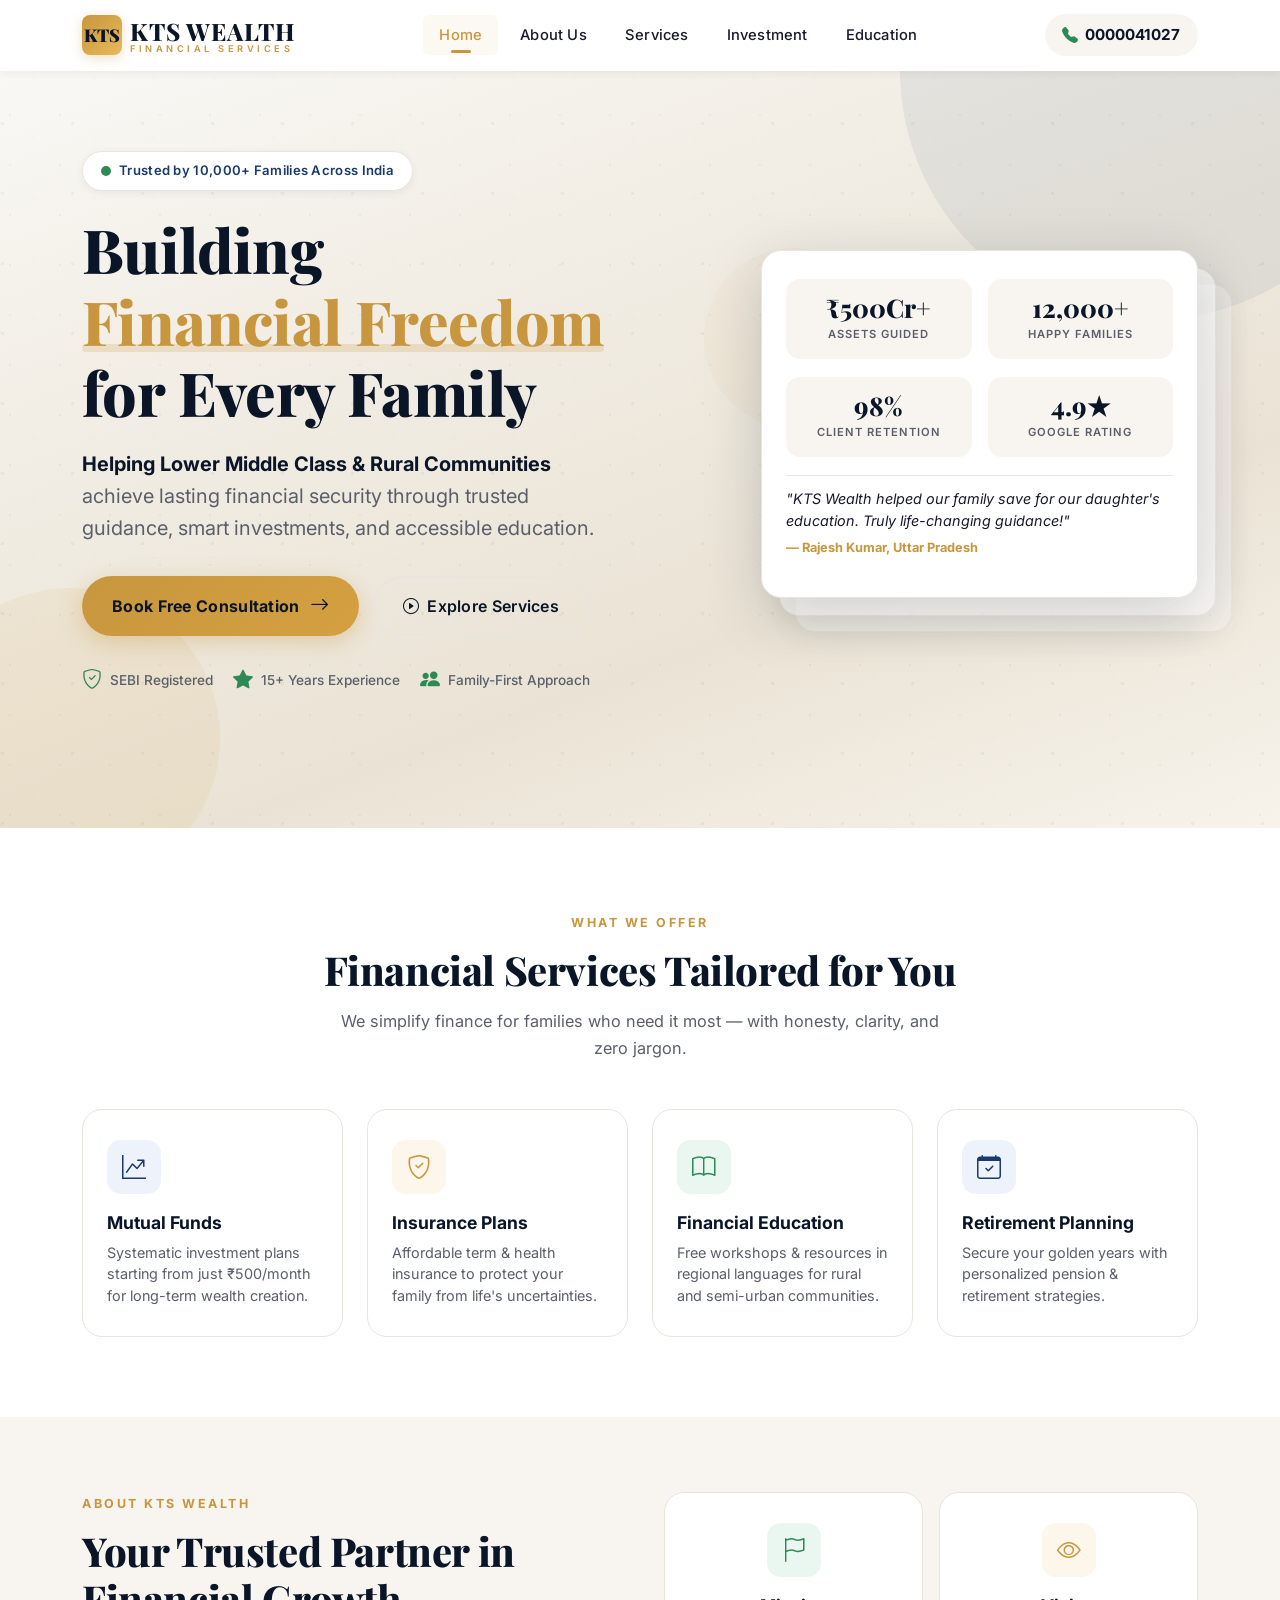
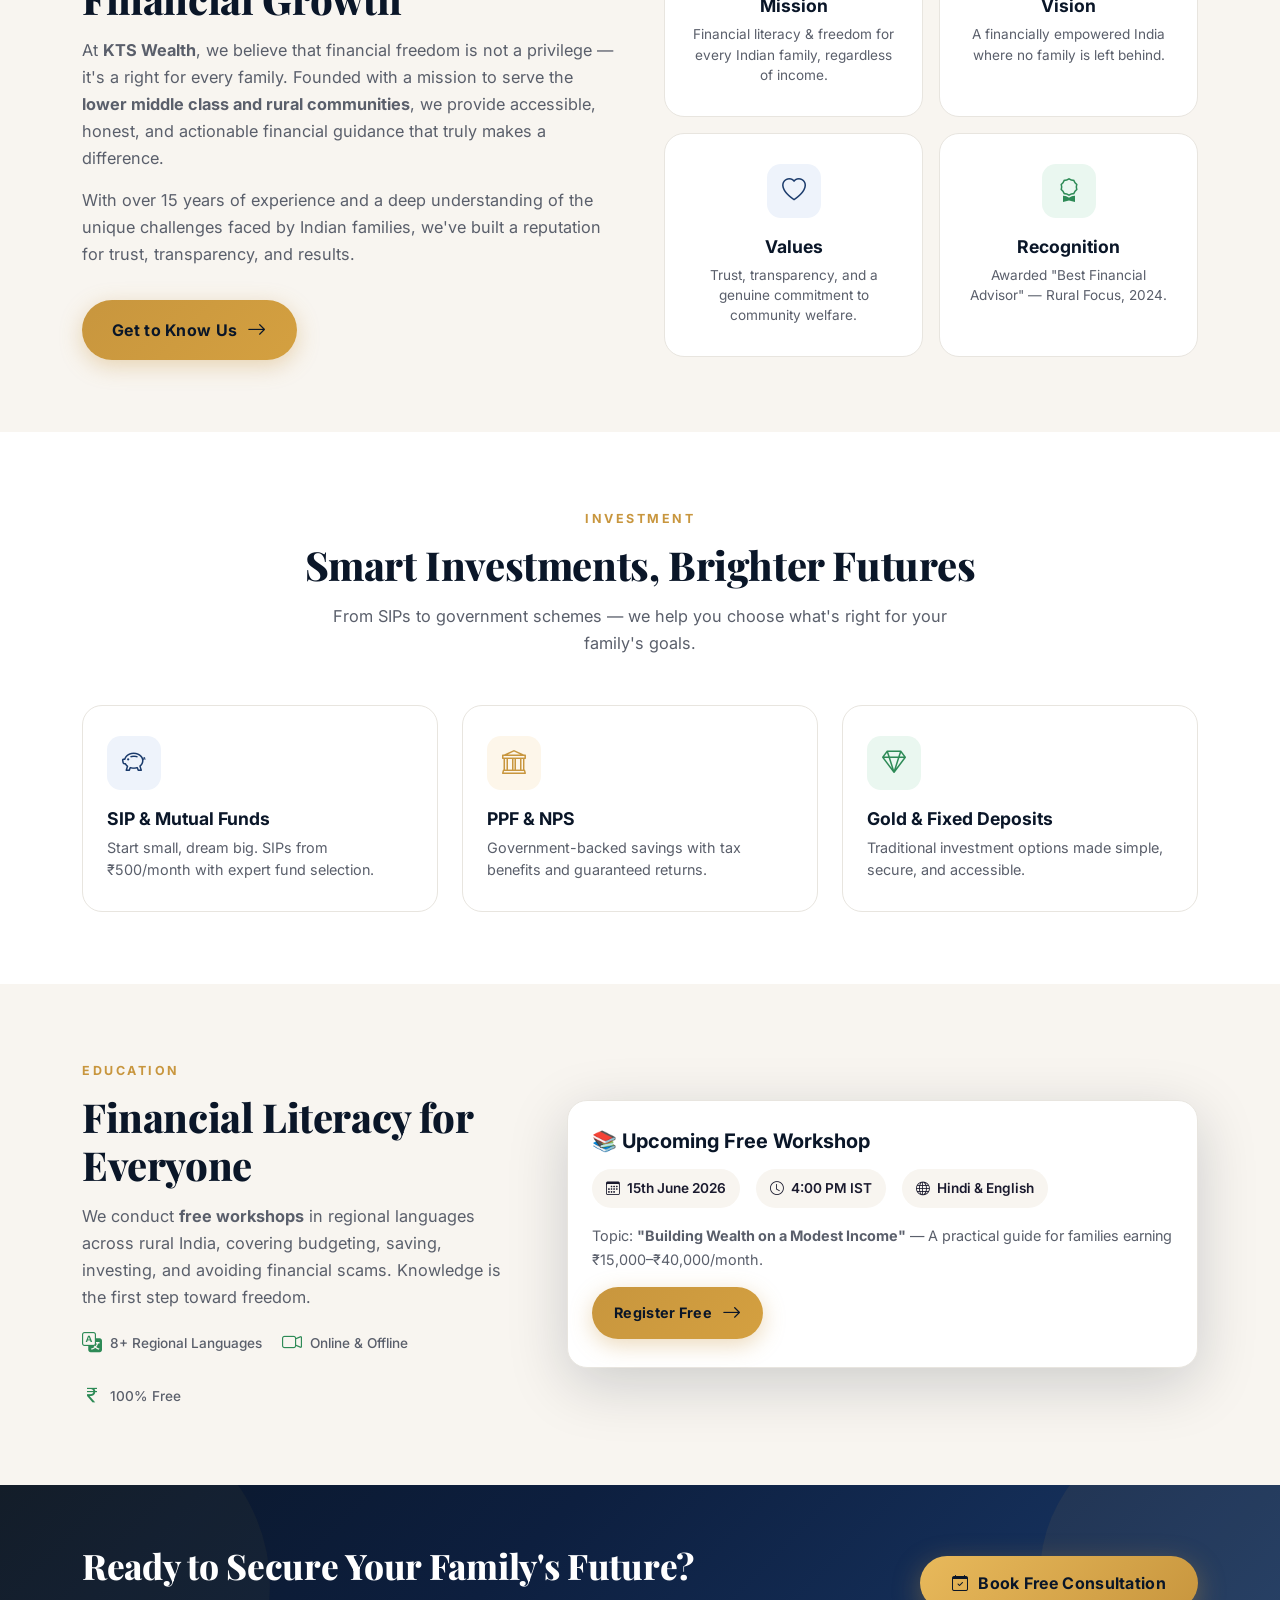
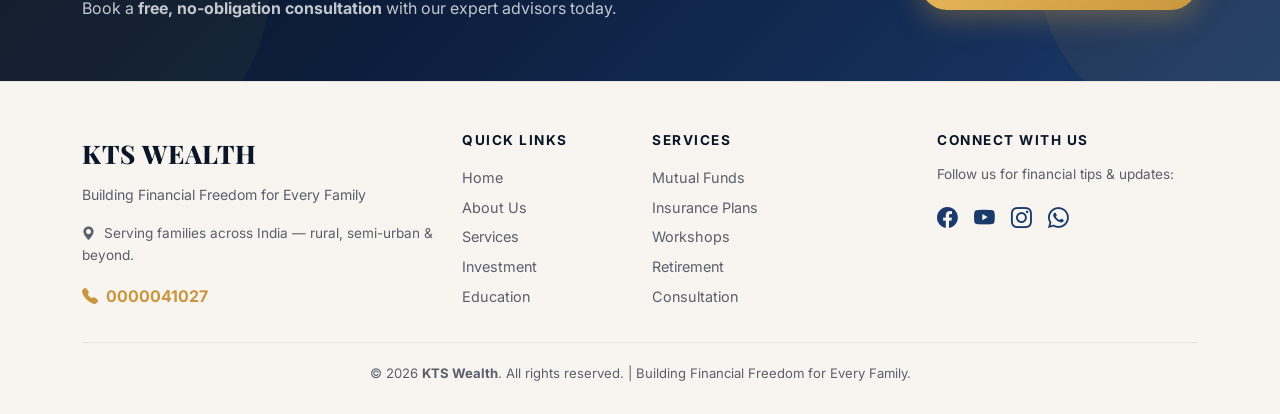
==== index.html @ d4b2c67c "first commit" ====
<!DOCTYPE html>
<html lang="en">
<head>
    <meta charset="UTF-8">
    <meta name="viewport" content="width=device-width, initial-scale=1.0">
    <title>KTS Wealth - Building Financial Freedom for Every Family</title>
    <!-- Bootstrap 5 CSS CDN -->
    <link href="https://cdn.jsdelivr.net/npm/bootstrap@5.3.2/dist/css/bootstrap.min.css" rel="stylesheet">
    <!-- Bootstrap Icons CDN -->
    <link href="https://cdn.jsdelivr.net/npm/bootstrap-icons@1.11.3/font/bootstrap-icons.css" rel="stylesheet">
    <!-- Google Fonts -->
    <link href="https://fonts.googleapis.com/css2?family=Inter:wght@300;400;500;600;700;800;900&family=Playfair+Display:wght@600;700;800&display=swap" rel="stylesheet">

    <style>
        :root {
            --deep-navy: #0a1628;
            --navy: #0f1f3d;
            --royal-blue: #1a3a6b;
            --gold: #c8963e;
            --gold-light: #d4a853;
            --gold-bright: #e8b95b;
            --cream: #f8f5f0;
            --white: #ffffff;
            --light-gray: #f4f4f5;
            --text-dark: #1a1a2e;
            --text-muted: #5a5f6b;
            --soft-border: #e8e5df;
            --success-green: #2d8a56;
            --shadow-sm: 0 2px 8px rgba(10, 22, 40, 0.06);
            --shadow-md: 0 4px 20px rgba(10, 22, 40, 0.10);
            --shadow-lg: 0 8px 40px rgba(10, 22, 40, 0.14);
            --shadow-xl: 0 16px 60px rgba(10, 22, 40, 0.18);
            --radius-sm: 8px;
            --radius-md: 14px;
            --radius-lg: 20px;
            --radius-xl: 28px;
            --transition: 0.28s cubic-bezier(0.4, 0, 0.2, 1);
            --bounce: 0.4s cubic-bezier(0.175, 0.885, 0.32, 1.275);
        }

        * {
            margin: 0;
            padding: 0;
            box-sizing: border-box;
        }

        body {
            font-family: 'Inter', -apple-system, BlinkMacSystemFont, 'Segoe UI', sans-serif;
            background-color: var(--white);
            color: var(--text-dark);
            line-height: 1.65;
            overflow-x: hidden;
            -webkit-font-smoothing: antialiased;
            -moz-osx-font-smoothing: grayscale;
        }

        /* ========== NAVBAR ========== */
        .navbar {
            background: var(--white);
            box-shadow: var(--shadow-sm);
            padding: 10px 0;
            transition: all var(--transition);
            z-index: 1050;
            border-bottom: 1px solid transparent;
        }
        .navbar.scrolled {
            box-shadow: var(--shadow-md);
            border-bottom: 1px solid var(--soft-border);
            padding: 6px 0;
        }
        .navbar-brand {
            font-family: 'Playfair Display', 'Inter', serif;
            font-weight: 800;
            font-size: 1.65rem;
            letter-spacing: -0.3px;
            color: var(--deep-navy) !important;
            display: flex;
            align-items: center;
            gap: 8px;
            text-decoration: none;
            transition: var(--transition);
        }
        .navbar-brand .brand-icon {
            width: 40px;
            height: 40px;
            background: linear-gradient(135deg, var(--gold) 0%, var(--gold-bright) 100%);
            border-radius: var(--radius-sm);
            display: flex;
            align-items: center;
            justify-content: center;
            color: var(--deep-navy);
            font-weight: 900;
            font-size: 1.1rem;
            flex-shrink: 0;
            box-shadow: 0 3px 12px rgba(200, 150, 62, 0.3);
        }
        .navbar-brand .brand-text {
            line-height: 1.15;
        }
        .navbar-brand .brand-text .brand-name {
            font-size: 1.5rem;
            font-weight: 800;
            letter-spacing: 1px;
        }
        .navbar-brand .brand-text .brand-sub {
            font-size: 0.58rem;
            font-weight: 600;
            letter-spacing: 3.5px;
            text-transform: uppercase;
            color: var(--gold);
            font-family: 'Inter', sans-serif;
            display: block;
            margin-top: -2px;
        }
        .navbar .nav-link {
            font-weight: 500;
            font-size: 0.92rem;
            color: var(--text-dark) !important;
            padding: 0.5rem 1rem !important;
            margin: 0 3px;
            border-radius: 6px;
            transition: all var(--transition);
            position: relative;
            letter-spacing: 0.2px;
        }
        .navbar .nav-link:hover,
        .navbar .nav-link.active {
            color: var(--gold) !important;
            background: rgba(200, 150, 62, 0.06);
        }
        .navbar .nav-link.active::after {
            content: '';
            position: absolute;
            bottom: 2px;
            left: 50%;
            transform: translateX(-50%);
            width: 20px;
            height: 3px;
            background: var(--gold);
            border-radius: 3px;
        }
        .navbar-phone {
            font-weight: 700;
            font-size: 0.95rem;
            color: var(--deep-navy) !important;
            background: var(--cream);
            padding: 0.5rem 1.1rem !important;
            border-radius: 50px;
            text-decoration: none;
            transition: all var(--transition);
            display: inline-flex;
            align-items: center;
            gap: 7px;
            white-space: nowrap;
        }
        .navbar-phone:hover {
            background: #efe9db;
            color: var(--gold) !important;
            transform: translateY(-1px);
            box-shadow: var(--shadow-sm);
        }
        .navbar-phone i {
            color: var(--success-green);
            font-size: 1rem;
        }
        .navbar-toggler {
            border: none;
            padding: 8px 10px;
            border-radius: var(--radius-sm);
            background: var(--cream);
            transition: var(--transition);
        }
        .navbar-toggler:focus {
            box-shadow: 0 0 0 3px rgba(200, 150, 62, 0.25);
            outline: none;
        }
        .navbar-toggler .navbar-toggler-icon {
            background-image: url("data:image/svg+xml,%3csvg xmlns='http://www.w3.org/2000/svg' viewBox='0 0 30 30'%3e%3cpath stroke='rgba(10, 22, 40, 0.75)' stroke-linecap='round' stroke-miterlimit='10' stroke-width='2.5' d='M4 7h22M4 15h22M4 23h22'/%3e%3c/svg%3e");
        }

        /* ========== HERO SECTION ========== */
        .hero-section {
            position: relative;
            background: linear-gradient(160deg, #fafaf8 0%, #f3efe7 30%, #eae3d5 70%, #f7f3eb 100%);
            min-height: 92vh;
            display: flex;
            align-items: center;
            overflow: hidden;
            padding: 100px 0 80px;
        }
        .hero-bg-pattern {
            position: absolute;
            top: 0;
            left: 0;
            width: 100%;
            height: 100%;
            pointer-events: none;
            z-index: 0;
            opacity: 0.045;
            background-image:
                radial-gradient(circle at 20% 30%, #1a3a6b 1px, transparent 1px),
                radial-gradient(circle at 75% 55%, #1a3a6b 1.5px, transparent 1.5px),
                radial-gradient(circle at 40% 80%, #c8963e 1px, transparent 1px);
            background-size: 50px 50px, 70px 70px, 60px 60px;
            background-position: 0 0, 20px 15px, 10px 30px;
        }
        .hero-accent-circle {
            position: absolute;
            border-radius: 50%;
            pointer-events: none;
            z-index: 0;
            opacity: 0.07;
        }
        .hero-accent-circle.circle-1 {
            width: 500px;
            height: 500px;
            background: var(--royal-blue);
            top: -180px;
            right: -120px;
        }
        .hero-accent-circle.circle-2 {
            width: 300px;
            height: 300px;
            background: var(--gold);
            bottom: -60px;
            left: -80px;
            opacity: 0.09;
        }
        .hero-accent-circle.circle-3 {
            width: 180px;
            height: 180px;
            background: var(--gold-light);
            top: 30%;
            left: 55%;
            opacity: 0.06;
        }
        .hero-content {
            position: relative;
            z-index: 2;
        }
        .hero-badge {
            display: inline-flex;
            align-items: center;
            gap: 8px;
            background: var(--white);
            border: 1px solid var(--soft-border);
            border-radius: 50px;
            padding: 8px 18px;
            font-size: 0.82rem;
            font-weight: 600;
            color: var(--royal-blue);
            letter-spacing: 0.3px;
            margin-bottom: 22px;
            box-shadow: var(--shadow-sm);
            animation: fadeInUp 0.7s ease-out;
        }
        .hero-badge .badge-dot {
            width: 10px;
            height: 10px;
            background: var(--success-green);
            border-radius: 50%;
            animation: pulse-dot 2s infinite;
        }
        @keyframes pulse-dot {
            0%,
            100% {
                box-shadow: 0 0 0 0 rgba(45, 138, 86, 0.5);
            }
            50% {
                box-shadow: 0 0 0 10px rgba(45, 138, 86, 0);
            }
        }
        .hero-title {
            font-family: 'Playfair Display', 'Inter', serif;
            font-weight: 800;
            font-size: clamp(2.4rem, 5.5vw, 3.8rem);
            line-height: 1.18;
            color: var(--deep-navy);
            margin-bottom: 20px;
            letter-spacing: -0.6px;
            animation: fadeInUp 0.7s ease-out 0.1s both;
        }
        .hero-title .highlight {
            position: relative;
            display: inline-block;
            color: var(--gold);
        }
        .hero-title .highlight::after {
            content: '';
            position: absolute;
            bottom: 4px;
            left: 0;
            width: 100%;
            height: 8px;
            background: rgba(200, 150, 62, 0.2);
            border-radius: 4px;
            z-index: -1;
        }
        .hero-subtitle {
            font-size: clamp(1.05rem, 1.8vw, 1.25rem);
            color: var(--text-muted);
            font-weight: 400;
            line-height: 1.6;
            margin-bottom: 32px;
            max-width: 540px;
            animation: fadeInUp 0.7s ease-out 0.2s both;
        }
        .hero-subtitle strong {
            color: var(--deep-navy);
            font-weight: 700;
        }
        .hero-buttons {
            display: flex;
            flex-wrap: wrap;
            gap: 14px;
            animation: fadeInUp 0.7s ease-out 0.3s both;
        }
        .btn-hero-primary {
            background: linear-gradient(135deg, var(--gold) 0%, #d4a040 100%);
            color: var(--deep-navy);
            font-weight: 700;
            font-size: 1rem;
            padding: 14px 30px;
            border-radius: 50px;
            border: none;
            letter-spacing: 0.3px;
            transition: all var(--bounce);
            box-shadow: 0 6px 22px rgba(200, 150, 62, 0.35);
            display: inline-flex;
            align-items: center;
            gap: 10px;
            text-decoration: none;
            cursor: pointer;
        }
        .btn-hero-primary:hover {
            background: linear-gradient(135deg, #d4a040 0%, #c8963e 100%);
            transform: translateY(-3px);
            box-shadow: 0 10px 30px rgba(200, 150, 62, 0.45);
            color: var(--deep-navy);
        }
        .btn-hero-primary i {
            font-size: 1.2rem;
            transition: transform var(--bounce);
        }
        .btn-hero-primary:hover i {
            transform: translateX(4px);
        }
        .btn-hero-outline {
            background: transparent;
            color: var(--deep-navy);
            font-weight: 600;
            font-size: 1rem;
            padding: 14px 28px;
            border-radius: 50px;
            border: 2px solid var(--soft-border);
            letter-spacing: 0.3px;
            transition: all var(--bounce);
            text-decoration: none;
            display: inline-flex;
            align-items: center;
            gap: 8px;
            cursor: pointer;
        }
        .btn-hero-outline:hover {
            border-color: var(--gold);
            color: var(--gold);
            background: rgba(200, 150, 62, 0.03);
            transform: translateY(-3px);
        }
        .hero-visual {
            position: relative;
            z-index: 2;
            animation: fadeInRight 0.8s ease-out 0.2s both;
        }
        .hero-card-stack {
            position: relative;
            width: 100%;
            max-width: 440px;
            margin: 0 auto;
        }
        .hero-card {
            background: var(--white);
            border-radius: var(--radius-lg);
            padding: 28px 24px;
            box-shadow: var(--shadow-xl);
            position: relative;
            z-index: 3;
            border: 1px solid var(--soft-border);
        }
        .hero-card-behind {
            position: absolute;
            top: 18px;
            left: 18px;
            right: -18px;
            bottom: -18px;
            background: var(--white);
            border-radius: var(--radius-lg);
            z-index: 1;
            opacity: 0.55;
            box-shadow: var(--shadow-lg);
            border: 1px solid var(--soft-border);
        }
        .hero-card-behind.behind-2 {
            top: 34px;
            left: 34px;
            right: -34px;
            bottom: -34px;
            opacity: 0.3;
            z-index: 0;
        }
        .hero-card .card-stat-row {
            display: flex;
            gap: 16px;
            margin-bottom: 18px;
        }
        .hero-card .stat-box {
            flex: 1;
            background: var(--cream);
            border-radius: var(--radius-md);
            padding: 16px 14px;
            text-align: center;
            transition: var(--transition);
        }
        .hero-card .stat-box:hover {
            background: #efe9db;
            transform: translateY(-2px);
        }
        .hero-card .stat-box .stat-number {
            font-family: 'Playfair Display', serif;
            font-weight: 800;
            font-size: 1.6rem;
            color: var(--deep-navy);
            line-height: 1;
        }
        .hero-card .stat-box .stat-label {
            font-size: 0.7rem;
            font-weight: 600;
            color: var(--text-muted);
            text-transform: uppercase;
            letter-spacing: 1px;
            margin-top: 4px;
        }
        .hero-card .card-testimonial {
            font-size: 0.9rem;
            color: var(--text-dark);
            font-style: italic;
            line-height: 1.5;
            padding: 12px 0;
            border-top: 1px solid var(--soft-border);
            margin-top: 8px;
        }
        .hero-card .card-testimonial .testimonial-author {
            font-style: normal;
            font-weight: 700;
            font-size: 0.8rem;
            color: var(--gold);
            margin-top: 6px;
        }
        .hero-trust-strip {
            display: flex;
            flex-wrap: wrap;
            gap: 20px;
            margin-top: 28px;
            animation: fadeInUp 0.7s ease-out 0.4s both;
        }
        .hero-trust-item {
            display: flex;
            align-items: center;
            gap: 8px;
            font-size: 0.85rem;
            font-weight: 500;
            color: var(--text-muted);
        }
        .hero-trust-item i {
            color: var(--success-green);
            font-size: 1.25rem;
        }

        @keyframes fadeInUp {
            from {
                opacity: 0;
                transform: translateY(28px);
            }
            to {
                opacity: 1;
                transform: translateY(0);
            }
        }
        @keyframes fadeInRight {
            from {
                opacity: 0;
                transform: translateX(30px);
            }
            to {
                opacity: 1;
                transform: translateX(0);
            }
        }

        /* ========== SECTION STYLES ========== */
        .section-pill {
            display: inline-block;
            font-size: 0.78rem;
            font-weight: 700;
            letter-spacing: 2.5px;
            text-transform: uppercase;
            color: var(--gold);
            margin-bottom: 12px;
        }
        .section-title {
            font-family: 'Playfair Display', serif;
            font-weight: 800;
            font-size: clamp(1.8rem, 3.5vw, 2.5rem);
            color: var(--deep-navy);
            letter-spacing: -0.4px;
            margin-bottom: 14px;
        }
        .section-desc {
            color: var(--text-muted);
            font-size: 1.02rem;
            max-width: 620px;
            line-height: 1.65;
        }

        /* ========== SERVICES SECTION ========== */
        .services-section {
            background: var(--white);
            padding: 80px 0;
        }
        .service-card {
            background: var(--white);
            border: 1px solid var(--soft-border);
            border-radius: var(--radius-lg);
            padding: 30px 24px;
            transition: all var(--bounce);
            cursor: pointer;
            position: relative;
            overflow: hidden;
            height: 100%;
            text-decoration: none;
            display: block;
            color: inherit;
        }
        .service-card:hover {
            transform: translateY(-8px);
            box-shadow: var(--shadow-xl);
            border-color: transparent;
        }
        .service-card .service-icon {
            width: 54px;
            height: 54px;
            border-radius: var(--radius-md);
            display: flex;
            align-items: center;
            justify-content: center;
            font-size: 1.5rem;
            margin-bottom: 18px;
            transition: var(--bounce);
        }
        .service-card:hover .service-icon {
            transform: scale(1.1);
        }
        .service-card .icon-blue {
            background: #eef3fb;
            color: var(--royal-blue);
        }
        .service-card .icon-gold {
            background: #fdf6ea;
            color: var(--gold);
        }
        .service-card .icon-green {
            background: #eaf7f0;
            color: var(--success-green);
        }
        .service-card h5 {
            font-weight: 700;
            font-size: 1.1rem;
            color: var(--deep-navy);
            margin-bottom: 8px;
        }
        .service-card p {
            font-size: 0.9rem;
            color: var(--text-muted);
            margin: 0;
            line-height: 1.5;
        }
        .service-card .card-arrow {
            position: absolute;
            bottom: 20px;
            right: 24px;
            width: 34px;
            height: 34px;
            border-radius: 50%;
            background: var(--cream);
            display: flex;
            align-items: center;
            justify-content: center;
            transition: var(--bounce);
            opacity: 0;
            transform: translateX(-10px);
        }
        .service-card:hover .card-arrow {
            opacity: 1;
            transform: translateX(0);
            background: var(--gold);
            color: var(--white);
        }

        /* ========== CTA BANNER ========== */
        .cta-banner {
            background: linear-gradient(135deg, var(--deep-navy) 0%, #0d1f3f 40%, var(--royal-blue) 100%);
            padding: 60px 0;
            position: relative;
            overflow: hidden;
        }
        .cta-banner::before {
            content: '';
            position: absolute;
            top: -60px;
            right: -60px;
            width: 300px;
            height: 300px;
            border-radius: 50%;
            background: rgba(200, 150, 62, 0.08);
            pointer-events: none;
        }
        .cta-banner::after {
            content: '';
            position: absolute;
            bottom: -80px;
            left: -80px;
            width: 350px;
            height: 350px;
            border-radius: 50%;
            background: rgba(200, 150, 62, 0.05);
            pointer-events: none;
        }
        .cta-banner .cta-content {
            position: relative;
            z-index: 2;
        }
        .cta-banner h2 {
            font-family: 'Playfair Display', serif;
            font-weight: 800;
            font-size: clamp(1.6rem, 3vw, 2.2rem);
            color: var(--white);
            letter-spacing: -0.3px;
        }
        .cta-banner p {
            color: rgba(255, 255, 255, 0.75);
            font-size: 1rem;
        }
        .btn-cta-gold {
            background: linear-gradient(135deg, var(--gold-bright) 0%, var(--gold) 100%);
            color: var(--deep-navy);
            font-weight: 700;
            font-size: 1rem;
            padding: 14px 32px;
            border-radius: 50px;
            border: none;
            letter-spacing: 0.3px;
            transition: all var(--bounce);
            box-shadow: 0 8px 28px rgba(200, 150, 62, 0.4);
            text-decoration: none;
            display: inline-flex;
            align-items: center;
            gap: 10px;
            white-space: nowrap;
            cursor: pointer;
        }
        .btn-cta-gold:hover {
            background: linear-gradient(135deg, #f0c860 0%, #d4a040 100%);
            transform: translateY(-3px);
            box-shadow: 0 12px 36px rgba(200, 150, 62, 0.55);
            color: var(--deep-navy);
        }

        /* ========== FOOTER ========== */
        .footer-section {
            background: var(--cream);
            padding: 50px 0 30px;
            border-top: 1px solid var(--soft-border);
        }
        .footer-brand {
            font-family: 'Playfair Display', serif;
            font-weight: 800;
            font-size: 1.6rem;
            color: var(--deep-navy);
            letter-spacing: 1px;
            margin-bottom: 8px;
        }
        .footer-tagline {
            font-size: 0.88rem;
            color: var(--text-muted);
            margin-bottom: 16px;
        }
        .footer-link {
            color: var(--text-muted);
            text-decoration: none;
            font-size: 0.9rem;
            transition: var(--transition);
            display: block;
            padding: 3px 0;
            font-weight: 400;
        }
        .footer-link:hover {
            color: var(--gold);
            padding-left: 4px;
        }
        .footer-heading {
            font-weight: 700;
            font-size: 0.85rem;
            text-transform: uppercase;
            letter-spacing: 1.5px;
            color: var(--deep-navy);
            margin-bottom: 14px;
        }
        .footer-bottom {
            border-top: 1px solid var(--soft-border);
            padding-top: 20px;
            margin-top: 30px;
            text-align: center;
            font-size: 0.82rem;
            color: var(--text-muted);
        }

        /* ========== MODAL ========== */
        .modal-content {
            border-radius: var(--radius-lg);
            border: none;
            box-shadow: var(--shadow-xl);
        }
        .modal-header {
            border-bottom: 1px solid var(--soft-border);
            padding: 20px 24px;
        }
        .modal-header .modal-title {
            font-family: 'Playfair Display', serif;
            font-weight: 700;
            color: var(--deep-navy);
        }
        .modal-body {
            padding: 24px;
        }
        .form-control {
            border-radius: var(--radius-sm);
            border: 1.5px solid var(--soft-border);
            padding: 12px 16px;
            font-size: 0.95rem;
            transition: var(--transition);
            background: var(--white);
        }
        .form-control:focus {
            border-color: var(--gold);
            box-shadow: 0 0 0 4px rgba(200, 150, 62, 0.1);
            outline: none;
        }
        .form-label {
            font-weight: 600;
            font-size: 0.88rem;
            color: var(--deep-navy);
            margin-bottom: 6px;
        }
        .btn-submit {
            background: linear-gradient(135deg, var(--gold) 0%, #d4a040 100%);
            color: var(--deep-navy);
            font-weight: 700;
            border: none;
            padding: 13px 28px;
            border-radius: 50px;
            letter-spacing: 0.3px;
            transition: all var(--bounce);
            box-shadow: 0 6px 22px rgba(200, 150, 62, 0.35);
            cursor: pointer;
            width: 100%;
        }
        .btn-submit:hover {
            transform: translateY(-2px);
            box-shadow: 0 10px 30px rgba(200, 150, 62, 0.5);
        }

        /* ========== RESPONSIVE ========== */
        @media (max-width: 991.98px) {
            .hero-section {
                min-height: auto;
                padding: 70px 0 50px;
                text-align: center;
            }
            .hero-subtitle {
                margin-left: auto;
                margin-right: auto;
            }
            .hero-buttons {
                justify-content: center;
            }
            .hero-trust-strip {
                justify-content: center;
            }
            .hero-visual {
                margin-top: 40px;
            }
            .hero-card-stack {
                max-width: 340px;
            }
            .hero-card-behind {
                display: none;
            }
            .navbar .nav-link {
                padding: 0.6rem 1rem !important;
            }
            .navbar-phone {
                margin-top: 6px;
            }
            .navbar-collapse {
                background: var(--white);
                border-radius: var(--radius-md);
                padding: 16px;
                box-shadow: var(--shadow-lg);
                margin-top: 8px;
            }
        }
        @media (max-width: 575.98px) {
            .hero-title {
                font-size: 2rem;
            }
            .hero-buttons {
                flex-direction: column;
                align-items: center;
            }
            .btn-hero-primary,
            .btn-hero-outline {
                width: 100%;
                justify-content: center;
                text-align: center;
            }
            .hero-card-stack {
                max-width: 280px;
            }
            .hero-card .card-stat-row {
                flex-direction: column;
                gap: 10px;
            }
            .cta-banner {
                text-align: center;
            }
            .cta-banner .d-flex {
                flex-direction: column;
                align-items: center;
                gap: 16px;
            }
            .navbar-brand {
                font-size: 1.3rem;
            }
            .navbar-brand .brand-icon {
                width: 34px;
                height: 34px;
                font-size: 0.9rem;
            }
            .navbar-brand .brand-text .brand-name {
                font-size: 1.25rem;
            }
        }
        @media (min-width: 1400px) {
            .container {
                max-width: 1240px;
            }
        }
    </style>
</head>
<body>

    <!-- ==================== NAVBAR ==================== -->
    <nav class="navbar navbar-expand-lg fixed-top" id="mainNavbar">
        <div class="container">
            <!-- Brand -->
            <a class="navbar-brand" href="#">
                <div class="brand-icon">KTS</div>
                <div class="brand-text">
                    <span class="brand-name">KTS WEALTH</span>
                    <span class="brand-sub">Financial Services</span>
                </div>
            </a>

            <!-- Toggler -->
            <button class="navbar-toggler" type="button" data-bs-toggle="collapse" data-bs-target="#navbarContent"
            aria-controls="navbarContent" aria-expanded="false" aria-label="Toggle navigation">
            <span class="navbar-toggler-icon"></span>
        </button>

        <!-- Nav Links -->
        <div class="collapse navbar-collapse" id="navbarContent">
            <ul class="navbar-nav mx-auto mb-2 mb-lg-0 align-items-lg-center">
                <li class="nav-item"><a class="nav-link active" href="#">Home</a></li>
                <li class="nav-item"><a class="nav-link" href="#about">About Us</a></li>
                <li class="nav-item"><a class="nav-link" href="#services">Services</a></li>
                <li class="nav-item"><a class="nav-link" href="#investment">Investment</a></li>
                <li class="nav-item"><a class="nav-link" href="#education">Education</a></li>
            </ul>
            <!-- Phone -->
            <a href="tel:0000041027" class="navbar-phone">
                <i class="bi bi-telephone-fill"></i> 0000041027
            </a>
        </div>
    </div>
</nav>

<!-- ==================== HERO SECTION ==================== -->
<section class="hero-section" id="home">
    <div class="hero-bg-pattern"></div>
    <div class="hero-accent-circle circle-1"></div>
    <div class="hero-accent-circle circle-2"></div>
    <div class="hero-accent-circle circle-3"></div>
    <div class="container">
        <div class="row align-items-center g-5">
            <!-- Left Content -->
            <div class="col-lg-7 hero-content">
                <div class="hero-badge">
                    <span class="badge-dot"></span> Trusted by 10,000+ Families Across India
                </div>
                <h1 class="hero-title">
                    Building <span class="highlight">Financial Freedom</span><br>for Every Family
                </h1>
                <p class="hero-subtitle">
                    <strong>Helping Lower Middle Class &amp; Rural Communities</strong> achieve lasting financial security through trusted guidance, smart investments, and accessible education.
                </p>
                <div class="hero-buttons">
                    <a href="#consultation" class="btn-hero-primary" data-bs-toggle="modal" data-bs-target="#consultationModal">
                        Book Free Consultation <i class="bi bi-arrow-right"></i>
                    </a>
                    <a href="#services" class="btn-hero-outline">
                        <i class="bi bi-play-circle"></i> Explore Services
                    </a>
                </div>
                <div class="hero-trust-strip">
                    <div class="hero-trust-item"><i class="bi bi-shield-check"></i> SEBI Registered</div>
                    <div class="hero-trust-item"><i class="bi bi-star-fill"></i> 15+ Years Experience</div>
                    <div class="hero-trust-item"><i class="bi bi-people-fill"></i> Family-First Approach</div>
                </div>
            </div>

            <!-- Right Visual -->
            <div class="col-lg-5 hero-visual">
                <div class="hero-card-stack">
                    <div class="hero-card-behind behind-2"></div>
                    <div class="hero-card-behind"></div>
                    <div class="hero-card">
                        <div class="card-stat-row">
                            <div class="stat-box">
                                <div class="stat-number">₹500Cr+</div>
                                <div class="stat-label">Assets Guided</div>
                            </div>
                            <div class="stat-box">
                                <div class="stat-number">12,000+</div>
                                <div class="stat-label">Happy Families</div>
                            </div>
                        </div>
                        <div class="card-stat-row">
                            <div class="stat-box">
                                <div class="stat-number">98%</div>
                                <div class="stat-label">Client Retention</div>
                            </div>
                            <div class="stat-box">
                                <div class="stat-number">4.9★</div>
                                <div class="stat-label">Google Rating</div>
                            </div>
                        </div>
                        <div class="card-testimonial">
                            "KTS Wealth helped our family save for our daughter's education. Truly life-changing guidance!"
                            <div class="testimonial-author">— Rajesh Kumar, Uttar Pradesh</div>
                        </div>
                    </div>
                </div>
            </div>
        </div>
    </div>
</section>

<!-- ==================== SERVICES SECTION ==================== -->
<section class="services-section" id="services">
    <div class="container">
        <div class="text-center mb-5">
            <span class="section-pill">What We Offer</span>
            <h2 class="section-title">Financial Services Tailored for You</h2>
            <p class="section-desc mx-auto">We simplify finance for families who need it most — with honesty, clarity, and zero jargon.</p>
        </div>
        <div class="row g-4">
            <div class="col-md-6 col-lg-3">
                <a href="#investment" class="service-card">
                    <div class="service-icon icon-blue"><i class="bi bi-graph-up-arrow"></i></div>
                    <h5>Mutual Funds</h5>
                    <p>Systematic investment plans starting from just ₹500/month for long-term wealth creation.</p>
                    <div class="card-arrow"><i class="bi bi-arrow-right"></i></div>
                </a>
            </div>
            <div class="col-md-6 col-lg-3">
                <a href="#insurance" class="service-card">
                    <div class="service-icon icon-gold"><i class="bi bi-shield-check"></i></div>
                    <h5>Insurance Plans</h5>
                    <p>Affordable term &amp; health insurance to protect your family from life's uncertainties.</p>
                    <div class="card-arrow"><i class="bi bi-arrow-right"></i></div>
                </a>
            </div>
            <div class="col-md-6 col-lg-3">
                <a href="#education" class="service-card">
                    <div class="service-icon icon-green"><i class="bi bi-book"></i></div>
                    <h5>Financial Education</h5>
                    <p>Free workshops &amp; resources in regional languages for rural and semi-urban communities.</p>
                    <div class="card-arrow"><i class="bi bi-arrow-right"></i></div>
                </a>
            </div>
            <div class="col-md-6 col-lg-3">
                <a href="#retirement" class="service-card">
                    <div class="service-icon icon-blue"><i class="bi bi-calendar-check"></i></div>
                    <h5>Retirement Planning</h5>
                    <p>Secure your golden years with personalized pension &amp; retirement strategies.</p>
                    <div class="card-arrow"><i class="bi bi-arrow-right"></i></div>
                </a>
            </div>
        </div>
    </div>
</section>

<!-- ==================== ABOUT SECTION ==================== -->
<section class="py-5" id="about" style="background: var(--cream);">
    <div class="container py-4">
        <div class="row align-items-center g-5">
            <div class="col-lg-6">
                <span class="section-pill">About KTS Wealth</span>
                <h2 class="section-title">Your Trusted Partner in Financial Growth</h2>
                <p class="section-desc">
                    At <strong>KTS Wealth</strong>, we believe that financial freedom is not a privilege — it's a right for every family. Founded with a mission to serve the <strong>lower middle class and rural communities</strong>, we provide accessible, honest, and actionable financial guidance that truly makes a difference.
                </p>
                <p class="section-desc mt-3">
                    With over 15 years of experience and a deep understanding of the unique challenges faced by Indian families, we've built a reputation for trust, transparency, and results.
                </p>
                <a href="#consultation" class="btn-hero-primary mt-3" data-bs-toggle="modal" data-bs-target="#consultationModal" style="display: inline-flex;">
                    Get to Know Us <i class="bi bi-arrow-right"></i>
                </a>
            </div>
            <div class="col-lg-6">
                <div class="row g-3">
                    <div class="col-6">
                        <div class="service-card text-center" style="cursor:default;">
                            <div class="service-icon icon-green mx-auto"><i class="bi bi-flag"></i></div>
                            <h5>Mission</h5>
                            <p style="font-size:0.85rem;">Financial literacy &amp; freedom for every Indian family, regardless of income.</p>
                        </div>
                    </div>
                    <div class="col-6">
                        <div class="service-card text-center" style="cursor:default;">
                            <div class="service-icon icon-gold mx-auto"><i class="bi bi-eye"></i></div>
                            <h5>Vision</h5>
                            <p style="font-size:0.85rem;">A financially empowered India where no family is left behind.</p>
                        </div>
                    </div>
                    <div class="col-6">
                        <div class="service-card text-center" style="cursor:default;">
                            <div class="service-icon icon-blue mx-auto"><i class="bi bi-heart"></i></div>
                            <h5>Values</h5>
                            <p style="font-size:0.85rem;">Trust, transparency, and a genuine commitment to community welfare.</p>
                        </div>
                    </div>
                    <div class="col-6">
                        <div class="service-card text-center" style="cursor:default;">
                            <div class="service-icon icon-green mx-auto"><i class="bi bi-award"></i></div>
                            <h5>Recognition</h5>
                            <p style="font-size:0.85rem;">Awarded "Best Financial Advisor" — Rural Focus, 2024.</p>
                        </div>
                    </div>
                </div>
            </div>
        </div>
    </div>
</section>

<!-- ==================== INVESTMENT SECTION ==================== -->
<section class="py-5" id="investment">
    <div class="container py-4">
        <div class="text-center mb-5">
            <span class="section-pill">Investment</span>
            <h2 class="section-title">Smart Investments, Brighter Futures</h2>
            <p class="section-desc mx-auto">From SIPs to government schemes — we help you choose what's right for your family's goals.</p>
        </div>
        <div class="row g-4">
            <div class="col-md-4">
                <div class="service-card">
                    <div class="service-icon icon-blue"><i class="bi bi-piggy-bank"></i></div>
                    <h5>SIP &amp; Mutual Funds</h5>
                    <p>Start small, dream big. SIPs from ₹500/month with expert fund selection.</p>
                </div>
            </div>
            <div class="col-md-4">
                <div class="service-card">
                    <div class="service-icon icon-gold"><i class="bi bi-bank"></i></div>
                    <h5>PPF &amp; NPS</h5>
                    <p>Government-backed savings with tax benefits and guaranteed returns.</p>
                </div>
            </div>
            <div class="col-md-4">
                <div class="service-card">
                    <div class="service-icon icon-green"><i class="bi bi-gem"></i></div>
                    <h5>Gold &amp; Fixed Deposits</h5>
                    <p>Traditional investment options made simple, secure, and accessible.</p>
                </div>
            </div>
        </div>
    </div>
</section>

<!-- ==================== EDUCATION SECTION ==================== -->
<section class="py-5" id="education" style="background: var(--cream);">
    <div class="container py-4">
        <div class="row align-items-center g-5">
            <div class="col-lg-5">
                <span class="section-pill">Education</span>
                <h2 class="section-title">Financial Literacy for Everyone</h2>
                <p class="section-desc">
                    We conduct <strong>free workshops</strong> in regional languages across rural India, covering budgeting, saving, investing, and avoiding financial scams. Knowledge is the first step toward freedom.
                </p>
                <div class="hero-trust-strip mt-3">
                    <div class="hero-trust-item"><i class="bi bi-translate"></i> 8+ Regional Languages</div>
                    <div class="hero-trust-item"><i class="bi bi-camera-video"></i> Online &amp; Offline</div>
                    <div class="hero-trust-item"><i class="bi bi-currency-rupee"></i> 100% Free</div>
                </div>
            </div>
            <div class="col-lg-7">
                <div class="hero-card" style="max-width:100%;">
                    <h5 class="fw-bold mb-3" style="color:var(--deep-navy);">📚 Upcoming Free Workshop</h5>
                    <div class="d-flex flex-wrap gap-3 mb-3">
                        <span style="background:var(--cream);padding:8px 14px;border-radius:20px;font-size:0.85rem;font-weight:600;">
                            <i class="bi bi-calendar3 me-1"></i> 15th June 2026
                        </span>
                        <span style="background:var(--cream);padding:8px 14px;border-radius:20px;font-size:0.85rem;font-weight:600;">
                            <i class="bi bi-clock me-1"></i> 4:00 PM IST
                        </span>
                        <span style="background:var(--cream);padding:8px 14px;border-radius:20px;font-size:0.85rem;font-weight:600;">
                            <i class="bi bi-globe me-1"></i> Hindi &amp; English
                        </span>
                    </div>
                    <p style="font-size:0.9rem;color:var(--text-muted);">Topic: <strong>"Building Wealth on a Modest Income"</strong> — A practical guide for families earning ₹15,000–₹40,000/month.</p>
                    <a href="#consultation" class="btn-hero-primary" data-bs-toggle="modal" data-bs-target="#consultationModal" style="display:inline-flex;font-size:0.9rem;padding:10px 22px;">
                        Register Free <i class="bi bi-arrow-right"></i>
                    </a>
                </div>
            </div>
        </div>
    </div>
</section>

<!-- ==================== CTA BANNER ==================== -->
<section class="cta-banner" id="consultation">
    <div class="container">
        <div class="cta-content d-flex flex-wrap align-items-center justify-content-between gap-3">
            <div>
                <h2>Ready to Secure Your Family's Future?</h2>
                <p class="mb-0 mt-2">Book a <strong>free, no-obligation consultation</strong> with our expert advisors today.</p>
            </div>
            <a href="#" class="btn-cta-gold" data-bs-toggle="modal" data-bs-target="#consultationModal">
                <i class="bi bi-calendar-check"></i> Book Free Consultation
            </a>
        </div>
    </div>
</section>

<!-- ==================== FOOTER ==================== -->
<footer class="footer-section">
    <div class="container">
        <div class="row g-4">
            <div class="col-md-4">
                <div class="footer-brand">KTS WEALTH</div>
                <p class="footer-tagline">Building Financial Freedom for Every Family</p>
                <p style="font-size:0.85rem;color:var(--text-muted);">
                    <i class="bi bi-geo-alt-fill me-1"></i> Serving families across India — rural, semi-urban &amp; beyond.
                </p>
                <a href="tel:0000041027" style="color:var(--gold);font-weight:700;text-decoration:none;font-size:1rem;">
                    <i class="bi bi-telephone-fill me-1"></i> 0000041027
                </a>
            </div>
            <div class="col-md-2 col-6">
                <h6 class="footer-heading">Quick Links</h6>
                <a href="#" class="footer-link">Home</a>
                <a href="#about" class="footer-link">About Us</a>
                <a href="#services" class="footer-link">Services</a>
                <a href="#investment" class="footer-link">Investment</a>
                <a href="#education" class="footer-link">Education</a>
            </div>
            <div class="col-md-3 col-6">
                <h6 class="footer-heading">Services</h6>
                <a href="#investment" class="footer-link">Mutual Funds</a>
                <a href="#investment" class="footer-link">Insurance Plans</a>
                <a href="#education" class="footer-link">Workshops</a>
                <a href="#investment" class="footer-link">Retirement</a>
                <a href="#consultation" class="footer-link" data-bs-toggle="modal" data-bs-target="#consultationModal">Consultation</a>
            </div>
            <div class="col-md-3">
                <h6 class="footer-heading">Connect With Us</h6>
                <p style="font-size:0.85rem;color:var(--text-muted);">Follow us for financial tips &amp; updates:</p>
                <div class="d-flex gap-3 mt-2">
                    <a href="#" style="color:var(--royal-blue);font-size:1.3rem;" title="Facebook"><i class="bi bi-facebook"></i></a>
                    <a href="#" style="color:var(--royal-blue);font-size:1.3rem;" title="YouTube"><i class="bi bi-youtube"></i></a>
                    <a href="#" style="color:var(--royal-blue);font-size:1.3rem;" title="Instagram"><i class="bi bi-instagram"></i></a>
                    <a href="#" style="color:var(--royal-blue);font-size:1.3rem;" title="WhatsApp"><i class="bi bi-whatsapp"></i></a>
                </div>
            </div>
        </div>
        <div class="footer-bottom">
            &copy; 2026 <strong>KTS Wealth</strong>. All rights reserved. | Building Financial Freedom for Every Family.
        </div>
    </div>
</footer>

<!-- ==================== CONSULTATION MODAL ==================== -->
<div class="modal fade" id="consultationModal" tabindex="-1" aria-labelledby="consultationModalLabel" aria-hidden="true">
    <div class="modal-dialog modal-dialog-centered modal-lg">
        <div class="modal-content">
            <div class="modal-header">
                <h5 class="modal-title" id="consultationModalLabel">
                    <i class="bi bi-calendar-check me-2" style="color:var(--gold);"></i>Book Your Free Consultation
                </h5>
                <button type="button" class="btn-close" data-bs-dismiss="modal" aria-label="Close"></button>
            </div>
            <div class="modal-body">
                <form id="consultationForm">
                    <div class="row g-3">
                        <div class="col-md-6">
                            <label for="fullName" class="form-label">Full Name *</label>
                            <input type="text" class="form-control" id="fullName" placeholder="Enter your full name" required>
                        </div>
                        <div class="col-md-6">
                            <label for="phoneNumber" class="form-label">Phone Number *</label>
                            <input type="tel" class="form-control" id="phoneNumber" placeholder="Enter phone number" required>
                        </div>
                        <div class="col-md-6">
                            <label for="emailAddress" class="form-label">Email Address</label>
                            <input type="email" class="form-control" id="emailAddress" placeholder="Enter email (optional)">
                        </div>
                        <div class="col-md-6">
                            <label for="serviceInterest" class="form-label">I'm Interested In</label>
                            <select class="form-control" id="serviceInterest">
                                <option value="">Select an option</option>
                                <option>Mutual Funds / SIP</option>
                                <option>Insurance Planning</option>
                                <option>Financial Education</option>
                                <option>Retirement Planning</option>
                                <option>General Consultation</option>
                            </select>
                        </div>
                        <div class="col-12">
                            <label for="messageArea" class="form-label">Message (Optional)</label>
                            <textarea class="form-control" id="messageArea" rows="3" placeholder="Tell us about your financial goals..."></textarea>
                        </div>
                        <div class="col-12 mt-2">
                            <button type="submit" class="btn-submit">
                                <i class="bi bi-send-fill me-2"></i> Submit &amp; Schedule Call
                            </button>
                            <p class="text-muted mt-2 mb-0" style="font-size:0.78rem;text-align:center;">
                                <i class="bi bi-lock-fill me-1"></i> Your information is safe &amp; will never be shared.
                            </p>
                        </div>
                    </div>
                </form>
                <div id="formSuccessMessage" class="text-center py-4" style="display:none;">
                    <i class="bi bi-check-circle-fill" style="font-size:3rem;color:var(--success-green);"></i>
                    <h5 class="mt-3 fw-bold" style="color:var(--deep-navy);">Thank You!</h5>
                    <p class="text-muted">We've received your request. Our advisor will call you within <strong>24 hours</strong>.</p>
                </div>
            </div>
        </div>
    </div>
</div>

<!-- Bootstrap 5 JS CDN -->
<script src="https://cdn.jsdelivr.net/npm/bootstrap@5.3.2/dist/js/bootstrap.bundle.min.js">
</script>

<script>
    // ========== Navbar scroll effect ==========
    const navbar = document.getElementById('mainNavbar');
    window.addEventListener('scroll', function() {
        if (window.scrollY > 50) {
            navbar.classList.add('scrolled');
        } else {
            navbar.classList.remove('scrolled');
        }
    });

    // ========== Smooth scroll for anchor links ==========
    document.querySelectorAll('a[href^="#"]').forEach(anchor => {
        anchor.addEventListener('click', function(e) {
            const href = this.getAttribute('href');
            // Skip modal triggers and non-hash links
            if (!href || href === '#' || href.includes('modal') || !href.startsWith(
                    '#')) return;
            const targetEl = document.querySelector(href);
            if (targetEl) {
                e.preventDefault();
                const navbarHeight = navbar.offsetHeight;
                const targetPosition = targetEl.getBoundingClientRect().top + window.pageYOffset -
                    navbarHeight - 10;
                window.scrollTo({
                    top: targetPosition,
                    behavior: 'smooth'
                });
                // Close mobile navbar if open
                const navbarCollapse = document.getElementById('navbarContent');
                if (navbarCollapse.classList.contains('show')) {
                    bootstrap.Collapse.getInstance(navbarCollapse)?.hide();
                }
            }
        });
    });

    // ========== Consultation form submission ==========
    const consultationForm = document.getElementById('consultationForm');
    const formSuccessMessage = document.getElementById('formSuccessMessage');

    consultationForm.addEventListener('submit', function(e) {
        e.preventDefault();

        // Basic validation
        const fullName = document.getElementById('fullName').value.trim();
        const phoneNumber = document.getElementById('phoneNumber').value.trim();

        if (!fullName || !phoneNumber) {
            alert('Please fill in your name and phone number.');
            return;
        }

        if (!/^\d{10,}$/.test(phoneNumber.replace(/[\s\-+]/g, ''))) {
            alert('Please enter a valid phone number (at least 10 digits).');
            return;
        }

        // Simulate submission
        consultationForm.style.display = 'none';
        formSuccessMessage.style.display = 'block';

        // Reset after modal closes
        const modalEl = document.getElementById('consultationModal');
        modalEl.addEventListener('hidden.bs.modal', function resetForm() {
            consultationForm.style.display = 'block';
            formSuccessMessage.style.display = 'none';
            consultationForm.reset();
            modalEl.removeEventListener('hidden.bs.modal', resetForm);
        });

        // Auto close after 4 seconds
        setTimeout(() => {
            const modalInstance = bootstrap.Modal.getInstance(modalEl);
            if (modalInstance) modalInstance.hide();
        }, 4000);
    });

    // ========== Active nav link update on scroll ==========
    const sections = document.querySelectorAll('section[id]');
    const navLinks = document.querySelectorAll('.navbar .nav-link');

    function updateActiveLink() {
        let currentSectionId = '';
        const scrollPos = window.scrollY + navbar.offsetHeight + 60;

        sections.forEach(section => {
            const sectionTop = section.offsetTop;
            const sectionHeight = section.offsetHeight;
            if (scrollPos >= sectionTop && scrollPos < sectionTop + sectionHeight) {
                currentSectionId = section.getAttribute('id');
            }
        });

        navLinks.forEach(link => {
            link.classList.remove('active');
            const linkHref = link.getAttribute('href');
            if (linkHref && linkHref.includes('#' + currentSectionId)) {
                link.classList.add('active');
            }
        });

        // Default to Home if at top
        if (window.scrollY < 200) {
            navLinks.forEach(link => link.classList.remove('active'));
            const homeLink = document.querySelector('.navbar .nav-link[href="#"]');
            if (homeLink) homeLink.classList.add('active');
        }
    }

    window.addEventListener('scroll', updateActiveLink);
    updateActiveLink(); // Run on load

    console.log('🏠 KTS Wealth — Building Financial Freedom for Every Family');
    console.log('📞 Contact: 0000041027 | Book a Free Consultation today!');
</script>
</body>
</html>
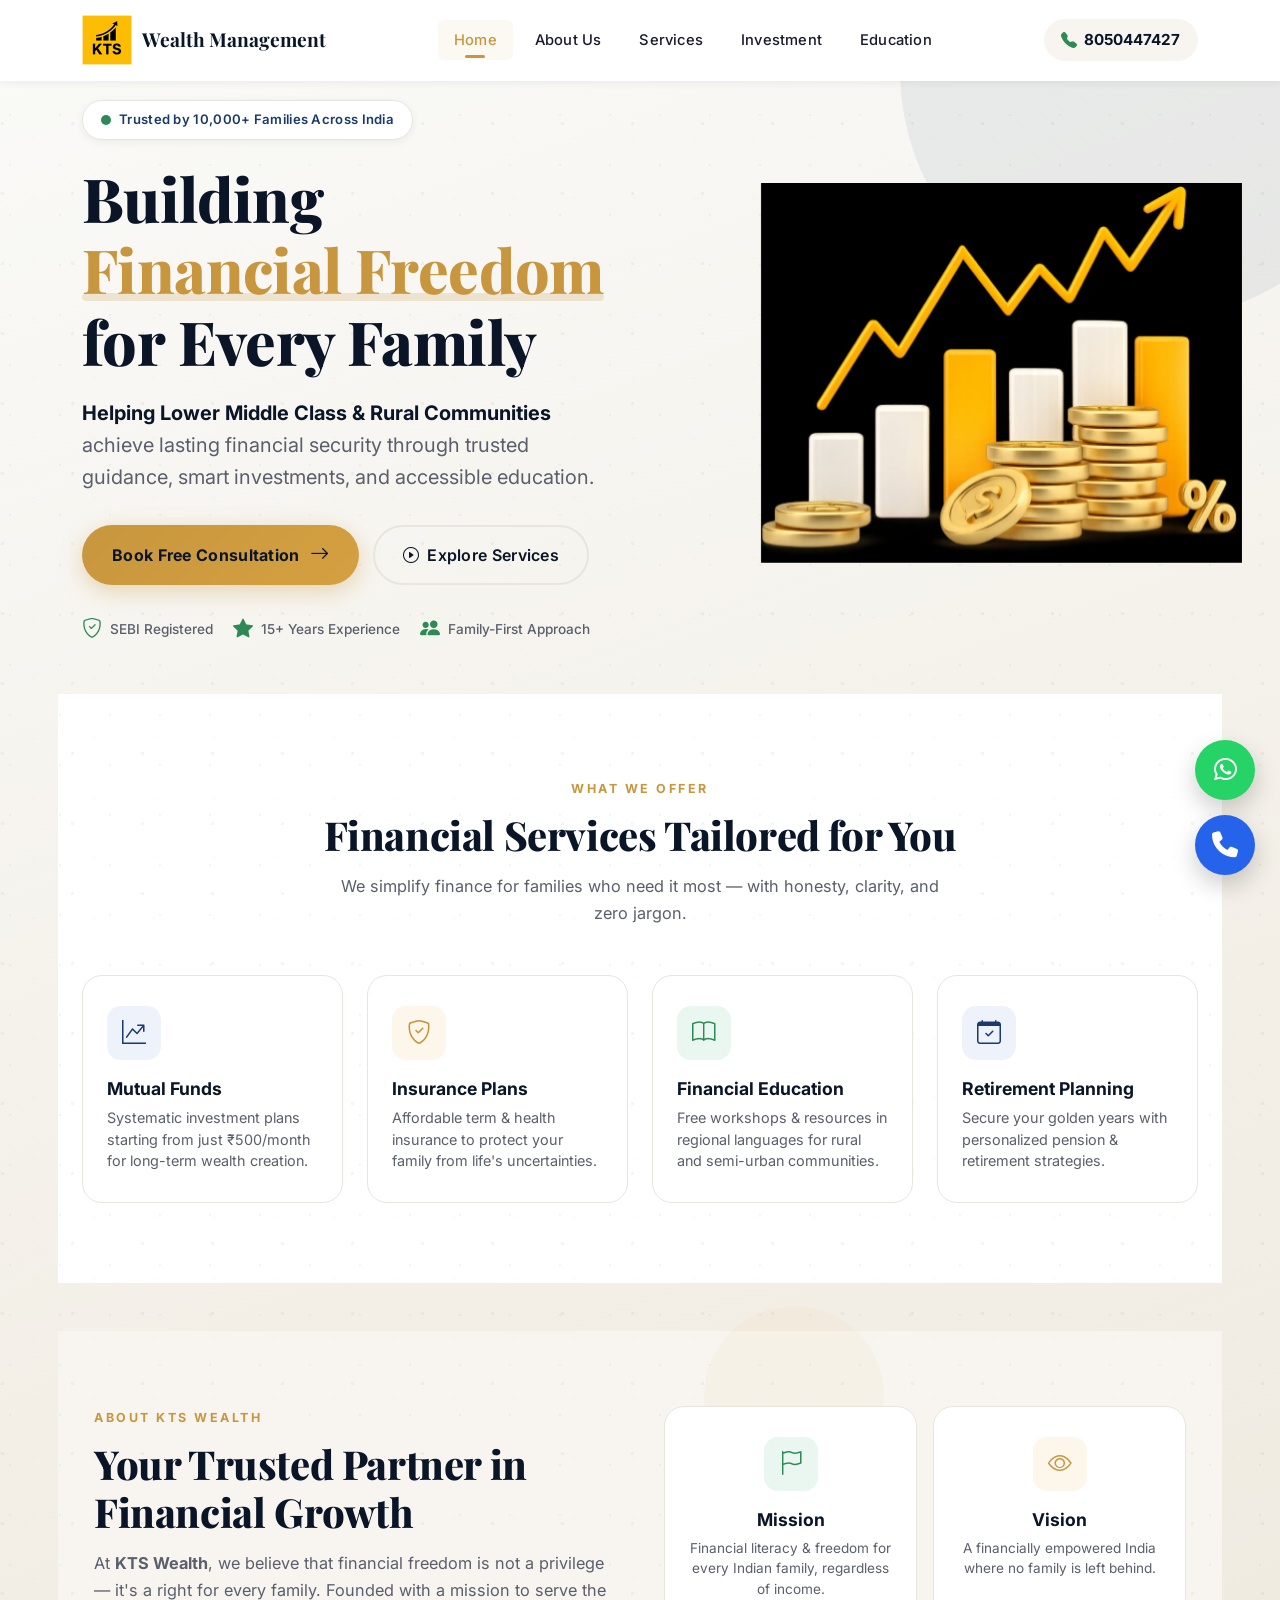
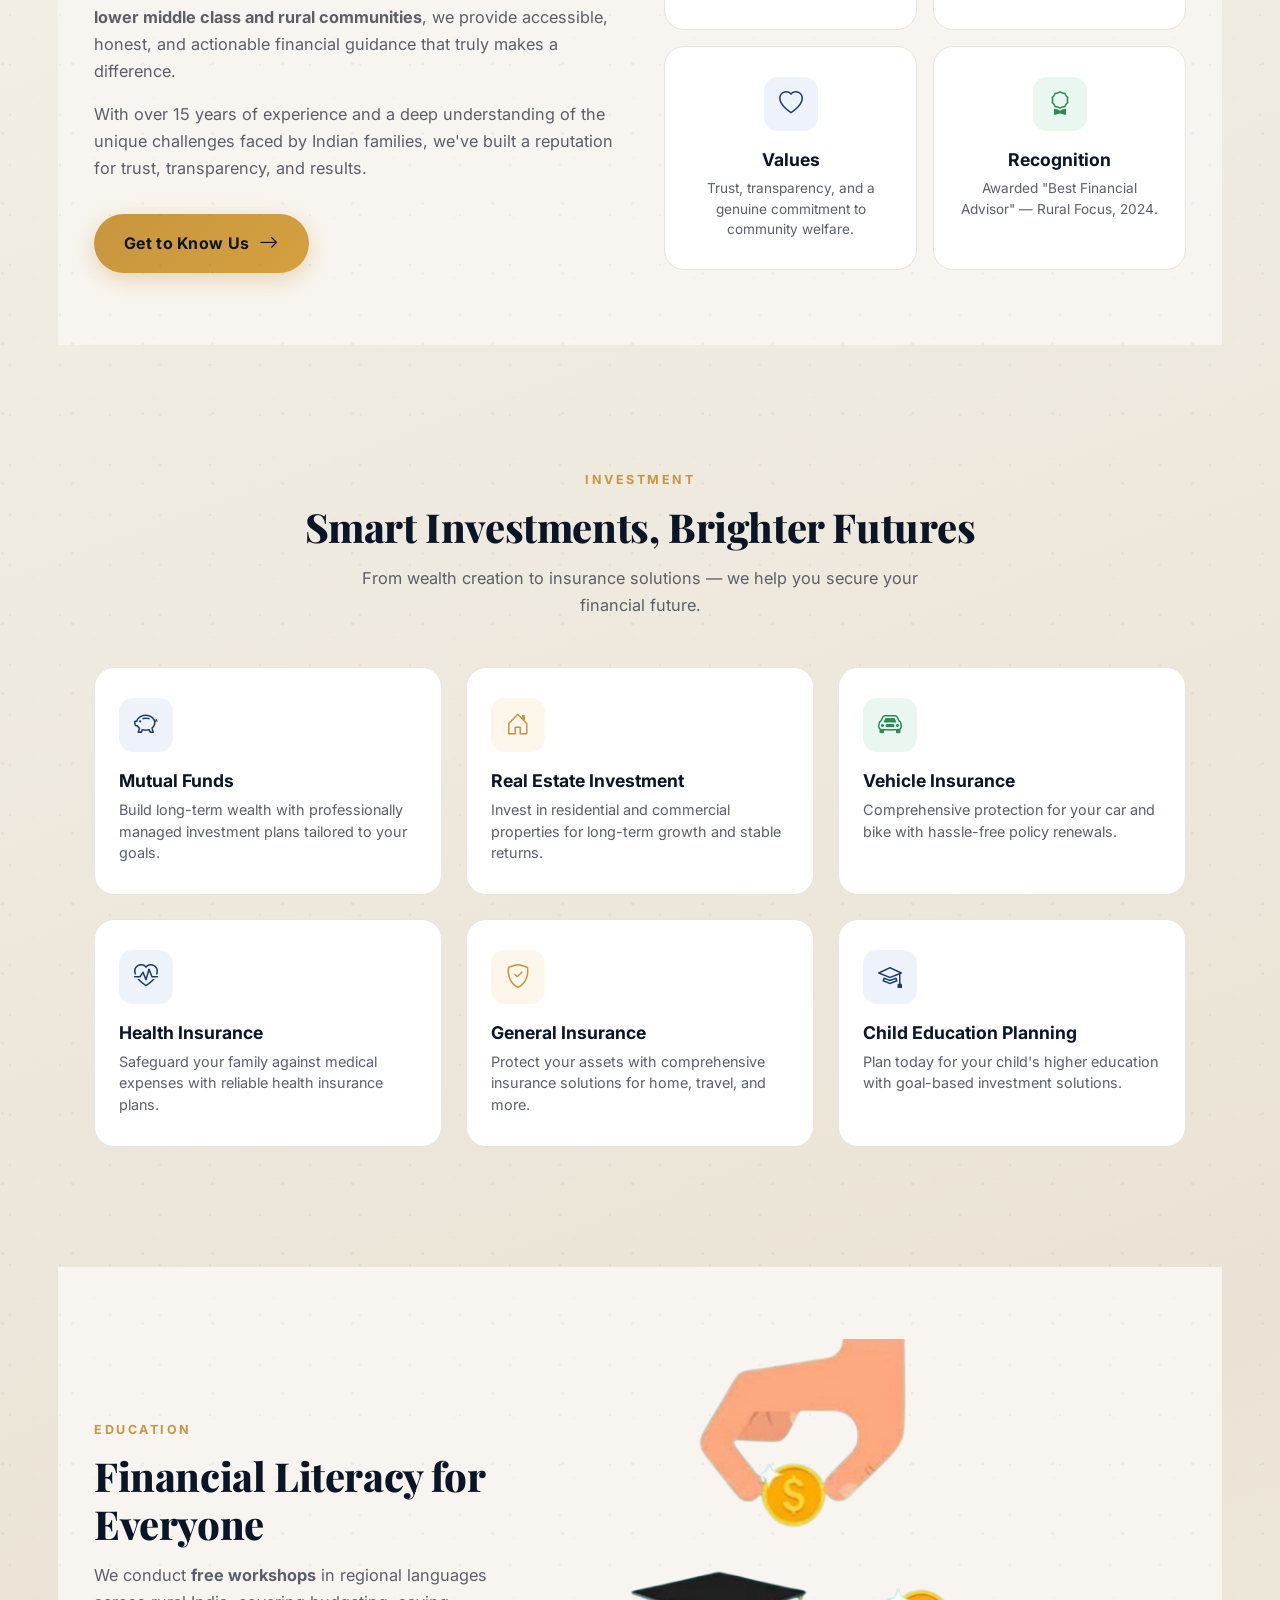
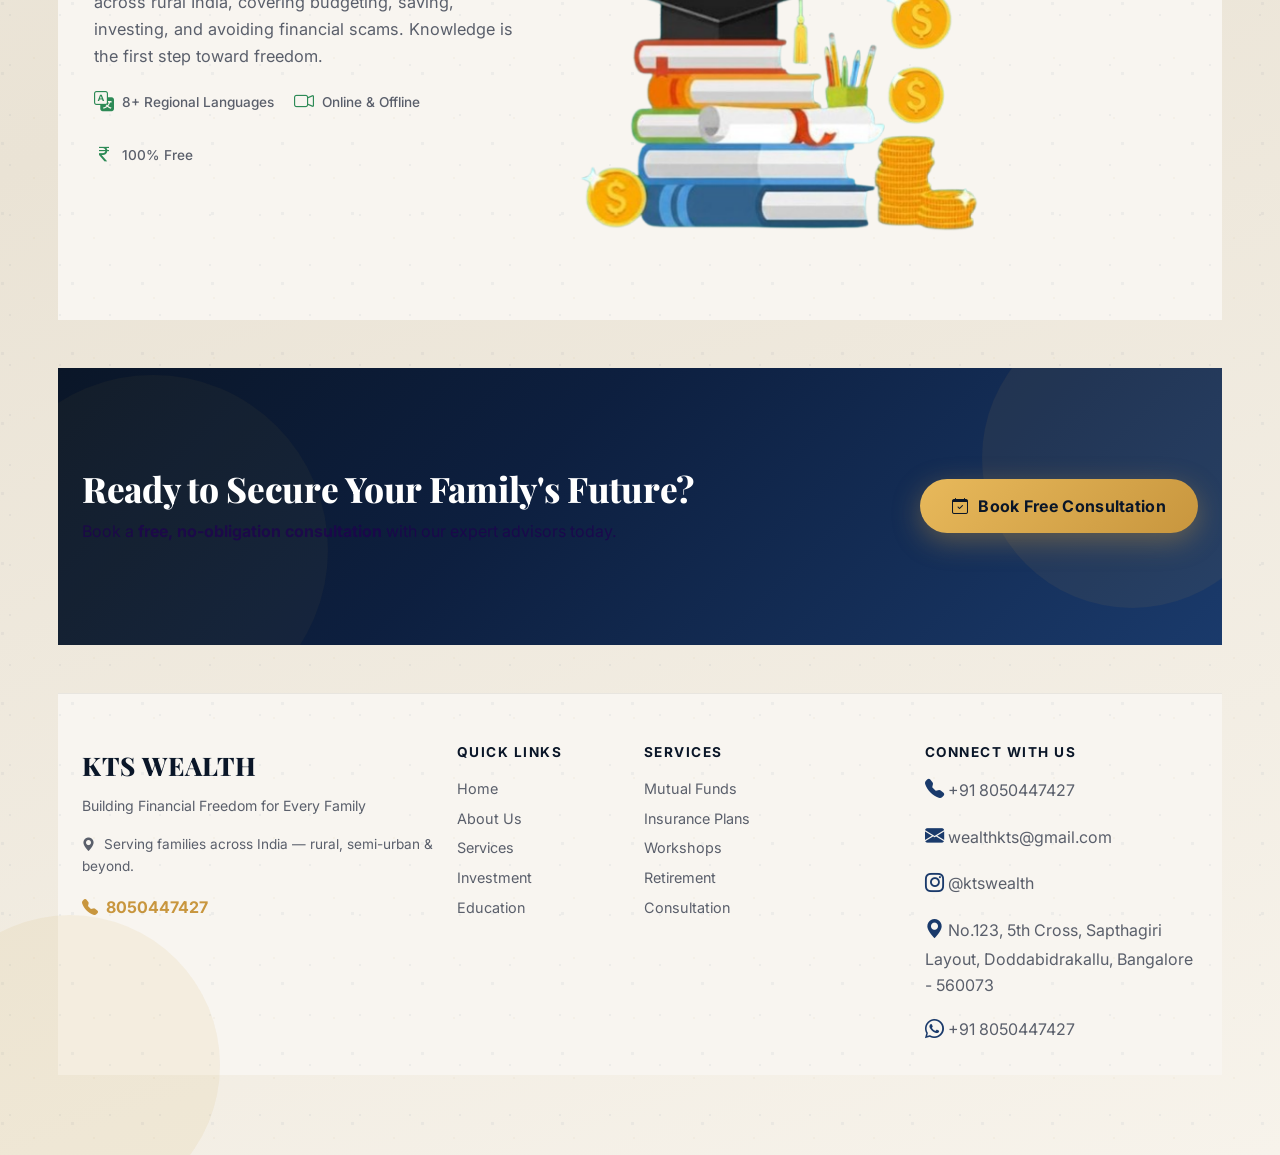
==== commit e503400c: "first commit" ====
--- a/index.html
+++ b/index.html
@@ -11,860 +11,15 @@
     <!-- Google Fonts -->
     <link href="https://fonts.googleapis.com/css2?family=Inter:wght@300;400;500;600;700;800;900&family=Playfair+Display:wght@600;700;800&display=swap" rel="stylesheet">
 
+    <!-- FONT AWESOME -->
+
+    <link
+        rel="stylesheet"
+        href="https://cdnjs.cloudflare.com/ajax/libs/font-awesome/6.5.2/css/all.min.css">
+
+    <link rel="stylesheet" href="index.css">
+
     <style>
-        :root {
-            --deep-navy: #0a1628;
-            --navy: #0f1f3d;
-            --royal-blue: #1a3a6b;
-            --gold: #c8963e;
-            --gold-light: #d4a853;
-            --gold-bright: #e8b95b;
-            --cream: #f8f5f0;
-            --white: #ffffff;
-            --light-gray: #f4f4f5;
-            --text-dark: #1a1a2e;
-            --text-muted: #5a5f6b;
-            --soft-border: #e8e5df;
-            --success-green: #2d8a56;
-            --shadow-sm: 0 2px 8px rgba(10, 22, 40, 0.06);
-            --shadow-md: 0 4px 20px rgba(10, 22, 40, 0.10);
-            --shadow-lg: 0 8px 40px rgba(10, 22, 40, 0.14);
-            --shadow-xl: 0 16px 60px rgba(10, 22, 40, 0.18);
-            --radius-sm: 8px;
-            --radius-md: 14px;
-            --radius-lg: 20px;
-            --radius-xl: 28px;
-            --transition: 0.28s cubic-bezier(0.4, 0, 0.2, 1);
-            --bounce: 0.4s cubic-bezier(0.175, 0.885, 0.32, 1.275);
-        }
-
-        * {
-            margin: 0;
-            padding: 0;
-            box-sizing: border-box;
-        }
-
-        body {
-            font-family: 'Inter', -apple-system, BlinkMacSystemFont, 'Segoe UI', sans-serif;
-            background-color: var(--white);
-            color: var(--text-dark);
-            line-height: 1.65;
-            overflow-x: hidden;
-            -webkit-font-smoothing: antialiased;
-            -moz-osx-font-smoothing: grayscale;
-        }
-
-        /* ========== NAVBAR ========== */
-        .navbar {
-            background: var(--white);
-            box-shadow: var(--shadow-sm);
-            padding: 10px 0;
-            transition: all var(--transition);
-            z-index: 1050;
-            border-bottom: 1px solid transparent;
-        }
-        .navbar.scrolled {
-            box-shadow: var(--shadow-md);
-            border-bottom: 1px solid var(--soft-border);
-            padding: 6px 0;
-        }
-        .navbar-brand {
-            font-family: 'Playfair Display', 'Inter', serif;
-            font-weight: 800;
-            font-size: 1.65rem;
-            letter-spacing: -0.3px;
-            color: var(--deep-navy) !important;
-            display: flex;
-            align-items: center;
-            gap: 8px;
-            text-decoration: none;
-            transition: var(--transition);
-        }
-        .navbar-brand .brand-icon {
-            width: 40px;
-            height: 40px;
-            background: linear-gradient(135deg, var(--gold) 0%, var(--gold-bright) 100%);
-            border-radius: var(--radius-sm);
-            display: flex;
-            align-items: center;
-            justify-content: center;
-            color: var(--deep-navy);
-            font-weight: 900;
-            font-size: 1.1rem;
-            flex-shrink: 0;
-            box-shadow: 0 3px 12px rgba(200, 150, 62, 0.3);
-        }
-        .navbar-brand .brand-text {
-            line-height: 1.15;
-        }
-        .navbar-brand .brand-text .brand-name {
-            font-size: 1.5rem;
-            font-weight: 800;
-            letter-spacing: 1px;
-        }
-        .navbar-brand .brand-text .brand-sub {
-            font-size: 0.58rem;
-            font-weight: 600;
-            letter-spacing: 3.5px;
-            text-transform: uppercase;
-            color: var(--gold);
-            font-family: 'Inter', sans-serif;
-            display: block;
-            margin-top: -2px;
-        }
-        .navbar .nav-link {
-            font-weight: 500;
-            font-size: 0.92rem;
-            color: var(--text-dark) !important;
-            padding: 0.5rem 1rem !important;
-            margin: 0 3px;
-            border-radius: 6px;
-            transition: all var(--transition);
-            position: relative;
-            letter-spacing: 0.2px;
-        }
-        .navbar .nav-link:hover,
-        .navbar .nav-link.active {
-            color: var(--gold) !important;
-            background: rgba(200, 150, 62, 0.06);
-        }
-        .navbar .nav-link.active::after {
-            content: '';
-            position: absolute;
-            bottom: 2px;
-            left: 50%;
-            transform: translateX(-50%);
-            width: 20px;
-            height: 3px;
-            background: var(--gold);
-            border-radius: 3px;
-        }
-        .navbar-phone {
-            font-weight: 700;
-            font-size: 0.95rem;
-            color: var(--deep-navy) !important;
-            background: var(--cream);
-            padding: 0.5rem 1.1rem !important;
-            border-radius: 50px;
-            text-decoration: none;
-            transition: all var(--transition);
-            display: inline-flex;
-            align-items: center;
-            gap: 7px;
-            white-space: nowrap;
-        }
-        .navbar-phone:hover {
-            background: #efe9db;
-            color: var(--gold) !important;
-            transform: translateY(-1px);
-            box-shadow: var(--shadow-sm);
-        }
-        .navbar-phone i {
-            color: var(--success-green);
-            font-size: 1rem;
-        }
-        .navbar-toggler {
-            border: none;
-            padding: 8px 10px;
-            border-radius: var(--radius-sm);
-            background: var(--cream);
-            transition: var(--transition);
-        }
-        .navbar-toggler:focus {
-            box-shadow: 0 0 0 3px rgba(200, 150, 62, 0.25);
-            outline: none;
-        }
-        .navbar-toggler .navbar-toggler-icon {
-            background-image: url("data:image/svg+xml,%3csvg xmlns='http://www.w3.org/2000/svg' viewBox='0 0 30 30'%3e%3cpath stroke='rgba(10, 22, 40, 0.75)' stroke-linecap='round' stroke-miterlimit='10' stroke-width='2.5' d='M4 7h22M4 15h22M4 23h22'/%3e%3c/svg%3e");
-        }
-
-        /* ========== HERO SECTION ========== */
-        .hero-section {
-            position: relative;
-            background: linear-gradient(160deg, #fafaf8 0%, #f3efe7 30%, #eae3d5 70%, #f7f3eb 100%);
-            min-height: 92vh;
-            display: flex;
-            align-items: center;
-            overflow: hidden;
-            padding: 100px 0 80px;
-        }
-        .hero-bg-pattern {
-            position: absolute;
-            top: 0;
-            left: 0;
-            width: 100%;
-            height: 100%;
-            pointer-events: none;
-            z-index: 0;
-            opacity: 0.045;
-            background-image:
-                radial-gradient(circle at 20% 30%, #1a3a6b 1px, transparent 1px),
-                radial-gradient(circle at 75% 55%, #1a3a6b 1.5px, transparent 1.5px),
-                radial-gradient(circle at 40% 80%, #c8963e 1px, transparent 1px);
-            background-size: 50px 50px, 70px 70px, 60px 60px;
-            background-position: 0 0, 20px 15px, 10px 30px;
-        }
-        .hero-accent-circle {
-            position: absolute;
-            border-radius: 50%;
-            pointer-events: none;
-            z-index: 0;
-            opacity: 0.07;
-        }
-        .hero-accent-circle.circle-1 {
-            width: 500px;
-            height: 500px;
-            background: var(--royal-blue);
-            top: -180px;
-            right: -120px;
-        }
-        .hero-accent-circle.circle-2 {
-            width: 300px;
-            height: 300px;
-            background: var(--gold);
-            bottom: -60px;
-            left: -80px;
-            opacity: 0.09;
-        }
-        .hero-accent-circle.circle-3 {
-            width: 180px;
-            height: 180px;
-            background: var(--gold-light);
-            top: 30%;
-            left: 55%;
-            opacity: 0.06;
-        }
-        .hero-content {
-            position: relative;
-            z-index: 2;
-        }
-        .hero-badge {
-            display: inline-flex;
-            align-items: center;
-            gap: 8px;
-            background: var(--white);
-            border: 1px solid var(--soft-border);
-            border-radius: 50px;
-            padding: 8px 18px;
-            font-size: 0.82rem;
-            font-weight: 600;
-            color: var(--royal-blue);
-            letter-spacing: 0.3px;
-            margin-bottom: 22px;
-            box-shadow: var(--shadow-sm);
-            animation: fadeInUp 0.7s ease-out;
-        }
-        .hero-badge .badge-dot {
-            width: 10px;
-            height: 10px;
-            background: var(--success-green);
-            border-radius: 50%;
-            animation: pulse-dot 2s infinite;
-        }
-        @keyframes pulse-dot {
-            0%,
-            100% {
-                box-shadow: 0 0 0 0 rgba(45, 138, 86, 0.5);
-            }
-            50% {
-                box-shadow: 0 0 0 10px rgba(45, 138, 86, 0);
-            }
-        }
-        .hero-title {
-            font-family: 'Playfair Display', 'Inter', serif;
-            font-weight: 800;
-            font-size: clamp(2.4rem, 5.5vw, 3.8rem);
-            line-height: 1.18;
-            color: var(--deep-navy);
-            margin-bottom: 20px;
-            letter-spacing: -0.6px;
-            animation: fadeInUp 0.7s ease-out 0.1s both;
-        }
-        .hero-title .highlight {
-            position: relative;
-            display: inline-block;
-            color: var(--gold);
-        }
-        .hero-title .highlight::after {
-            content: '';
-            position: absolute;
-            bottom: 4px;
-            left: 0;
-            width: 100%;
-            height: 8px;
-            background: rgba(200, 150, 62, 0.2);
-            border-radius: 4px;
-            z-index: -1;
-        }
-        .hero-subtitle {
-            font-size: clamp(1.05rem, 1.8vw, 1.25rem);
-            color: var(--text-muted);
-            font-weight: 400;
-            line-height: 1.6;
-            margin-bottom: 32px;
-            max-width: 540px;
-            animation: fadeInUp 0.7s ease-out 0.2s both;
-        }
-        .hero-subtitle strong {
-            color: var(--deep-navy);
-            font-weight: 700;
-        }
-        .hero-buttons {
-            display: flex;
-            flex-wrap: wrap;
-            gap: 14px;
-            animation: fadeInUp 0.7s ease-out 0.3s both;
-        }
-        .btn-hero-primary {
-            background: linear-gradient(135deg, var(--gold) 0%, #d4a040 100%);
-            color: var(--deep-navy);
-            font-weight: 700;
-            font-size: 1rem;
-            padding: 14px 30px;
-            border-radius: 50px;
-            border: none;
-            letter-spacing: 0.3px;
-            transition: all var(--bounce);
-            box-shadow: 0 6px 22px rgba(200, 150, 62, 0.35);
-            display: inline-flex;
-            align-items: center;
-            gap: 10px;
-            text-decoration: none;
-            cursor: pointer;
-        }
-        .btn-hero-primary:hover {
-            background: linear-gradient(135deg, #d4a040 0%, #c8963e 100%);
-            transform: translateY(-3px);
-            box-shadow: 0 10px 30px rgba(200, 150, 62, 0.45);
-            color: var(--deep-navy);
-        }
-        .btn-hero-primary i {
-            font-size: 1.2rem;
-            transition: transform var(--bounce);
-        }
-        .btn-hero-primary:hover i {
-            transform: translateX(4px);
-        }
-        .btn-hero-outline {
-            background: transparent;
-            color: var(--deep-navy);
-            font-weight: 600;
-            font-size: 1rem;
-            padding: 14px 28px;
-            border-radius: 50px;
-            border: 2px solid var(--soft-border);
-            letter-spacing: 0.3px;
-            transition: all var(--bounce);
-            text-decoration: none;
-            display: inline-flex;
-            align-items: center;
-            gap: 8px;
-            cursor: pointer;
-        }
-        .btn-hero-outline:hover {
-            border-color: var(--gold);
-            color: var(--gold);
-            background: rgba(200, 150, 62, 0.03);
-            transform: translateY(-3px);
-        }
-        .hero-visual {
-            position: relative;
-            z-index: 2;
-            animation: fadeInRight 0.8s ease-out 0.2s both;
-        }
-        .hero-card-stack {
-            position: relative;
-            width: 100%;
-            max-width: 440px;
-            margin: 0 auto;
-        }
-        .hero-card {
-            background: var(--white);
-            border-radius: var(--radius-lg);
-            padding: 28px 24px;
-            box-shadow: var(--shadow-xl);
-            position: relative;
-            z-index: 3;
-            border: 1px solid var(--soft-border);
-        }
-        .hero-card-behind {
-            position: absolute;
-            top: 18px;
-            left: 18px;
-            right: -18px;
-            bottom: -18px;
-            background: var(--white);
-            border-radius: var(--radius-lg);
-            z-index: 1;
-            opacity: 0.55;
-            box-shadow: var(--shadow-lg);
-            border: 1px solid var(--soft-border);
-        }
-        .hero-card-behind.behind-2 {
-            top: 34px;
-            left: 34px;
-            right: -34px;
-            bottom: -34px;
-            opacity: 0.3;
-            z-index: 0;
-        }
-        .hero-card .card-stat-row {
-            display: flex;
-            gap: 16px;
-            margin-bottom: 18px;
-        }
-        .hero-card .stat-box {
-            flex: 1;
-            background: var(--cream);
-            border-radius: var(--radius-md);
-            padding: 16px 14px;
-            text-align: center;
-            transition: var(--transition);
-        }
-        .hero-card .stat-box:hover {
-            background: #efe9db;
-            transform: translateY(-2px);
-        }
-        .hero-card .stat-box .stat-number {
-            font-family: 'Playfair Display', serif;
-            font-weight: 800;
-            font-size: 1.6rem;
-            color: var(--deep-navy);
-            line-height: 1;
-        }
-        .hero-card .stat-box .stat-label {
-            font-size: 0.7rem;
-            font-weight: 600;
-            color: var(--text-muted);
-            text-transform: uppercase;
-            letter-spacing: 1px;
-            margin-top: 4px;
-        }
-        .hero-card .card-testimonial {
-            font-size: 0.9rem;
-            color: var(--text-dark);
-            font-style: italic;
-            line-height: 1.5;
-            padding: 12px 0;
-            border-top: 1px solid var(--soft-border);
-            margin-top: 8px;
-        }
-        .hero-card .card-testimonial .testimonial-author {
-            font-style: normal;
-            font-weight: 700;
-            font-size: 0.8rem;
-            color: var(--gold);
-            margin-top: 6px;
-        }
-        .hero-trust-strip {
-            display: flex;
-            flex-wrap: wrap;
-            gap: 20px;
-            margin-top: 28px;
-            animation: fadeInUp 0.7s ease-out 0.4s both;
-        }
-        .hero-trust-item {
-            display: flex;
-            align-items: center;
-            gap: 8px;
-            font-size: 0.85rem;
-            font-weight: 500;
-            color: var(--text-muted);
-        }
-        .hero-trust-item i {
-            color: var(--success-green);
-            font-size: 1.25rem;
-        }
-
-        @keyframes fadeInUp {
-            from {
-                opacity: 0;
-                transform: translateY(28px);
-            }
-            to {
-                opacity: 1;
-                transform: translateY(0);
-            }
-        }
-        @keyframes fadeInRight {
-            from {
-                opacity: 0;
-                transform: translateX(30px);
-            }
-            to {
-                opacity: 1;
-                transform: translateX(0);
-            }
-        }
-
-        /* ========== SECTION STYLES ========== */
-        .section-pill {
-            display: inline-block;
-            font-size: 0.78rem;
-            font-weight: 700;
-            letter-spacing: 2.5px;
-            text-transform: uppercase;
-            color: var(--gold);
-            margin-bottom: 12px;
-        }
-        .section-title {
-            font-family: 'Playfair Display', serif;
-            font-weight: 800;
-            font-size: clamp(1.8rem, 3.5vw, 2.5rem);
-            color: var(--deep-navy);
-            letter-spacing: -0.4px;
-            margin-bottom: 14px;
-        }
-        .section-desc {
-            color: var(--text-muted);
-            font-size: 1.02rem;
-            max-width: 620px;
-            line-height: 1.65;
-        }
-
-        /* ========== SERVICES SECTION ========== */
-        .services-section {
-            background: var(--white);
-            padding: 80px 0;
-        }
-        .service-card {
-            background: var(--white);
-            border: 1px solid var(--soft-border);
-            border-radius: var(--radius-lg);
-            padding: 30px 24px;
-            transition: all var(--bounce);
-            cursor: pointer;
-            position: relative;
-            overflow: hidden;
-            height: 100%;
-            text-decoration: none;
-            display: block;
-            color: inherit;
-        }
-        .service-card:hover {
-            transform: translateY(-8px);
-            box-shadow: var(--shadow-xl);
-            border-color: transparent;
-        }
-        .service-card .service-icon {
-            width: 54px;
-            height: 54px;
-            border-radius: var(--radius-md);
-            display: flex;
-            align-items: center;
-            justify-content: center;
-            font-size: 1.5rem;
-            margin-bottom: 18px;
-            transition: var(--bounce);
-        }
-        .service-card:hover .service-icon {
-            transform: scale(1.1);
-        }
-        .service-card .icon-blue {
-            background: #eef3fb;
-            color: var(--royal-blue);
-        }
-        .service-card .icon-gold {
-            background: #fdf6ea;
-            color: var(--gold);
-        }
-        .service-card .icon-green {
-            background: #eaf7f0;
-            color: var(--success-green);
-        }
-        .service-card h5 {
-            font-weight: 700;
-            font-size: 1.1rem;
-            color: var(--deep-navy);
-            margin-bottom: 8px;
-        }
-        .service-card p {
-            font-size: 0.9rem;
-            color: var(--text-muted);
-            margin: 0;
-            line-height: 1.5;
-        }
-        .service-card .card-arrow {
-            position: absolute;
-            bottom: 20px;
-            right: 24px;
-            width: 34px;
-            height: 34px;
-            border-radius: 50%;
-            background: var(--cream);
-            display: flex;
-            align-items: center;
-            justify-content: center;
-            transition: var(--bounce);
-            opacity: 0;
-            transform: translateX(-10px);
-        }
-        .service-card:hover .card-arrow {
-            opacity: 1;
-            transform: translateX(0);
-            background: var(--gold);
-            color: var(--white);
-        }
-
-        /* ========== CTA BANNER ========== */
-        .cta-banner {
-            background: linear-gradient(135deg, var(--deep-navy) 0%, #0d1f3f 40%, var(--royal-blue) 100%);
-            padding: 60px 0;
-            position: relative;
-            overflow: hidden;
-        }
-        .cta-banner::before {
-            content: '';
-            position: absolute;
-            top: -60px;
-            right: -60px;
-            width: 300px;
-            height: 300px;
-            border-radius: 50%;
-            background: rgba(200, 150, 62, 0.08);
-            pointer-events: none;
-        }
-        .cta-banner::after {
-            content: '';
-            position: absolute;
-            bottom: -80px;
-            left: -80px;
-            width: 350px;
-            height: 350px;
-            border-radius: 50%;
-            background: rgba(200, 150, 62, 0.05);
-            pointer-events: none;
-        }
-        .cta-banner .cta-content {
-            position: relative;
-            z-index: 2;
-        }
-        .cta-banner h2 {
-            font-family: 'Playfair Display', serif;
-            font-weight: 800;
-            font-size: clamp(1.6rem, 3vw, 2.2rem);
-            color: var(--white);
-            letter-spacing: -0.3px;
-        }
-        .cta-banner p {
-            color: rgba(255, 255, 255, 0.75);
-            font-size: 1rem;
-        }
-        .btn-cta-gold {
-            background: linear-gradient(135deg, var(--gold-bright) 0%, var(--gold) 100%);
-            color: var(--deep-navy);
-            font-weight: 700;
-            font-size: 1rem;
-            padding: 14px 32px;
-            border-radius: 50px;
-            border: none;
-            letter-spacing: 0.3px;
-            transition: all var(--bounce);
-            box-shadow: 0 8px 28px rgba(200, 150, 62, 0.4);
-            text-decoration: none;
-            display: inline-flex;
-            align-items: center;
-            gap: 10px;
-            white-space: nowrap;
-            cursor: pointer;
-        }
-        .btn-cta-gold:hover {
-            background: linear-gradient(135deg, #f0c860 0%, #d4a040 100%);
-            transform: translateY(-3px);
-            box-shadow: 0 12px 36px rgba(200, 150, 62, 0.55);
-            color: var(--deep-navy);
-        }
-
-        /* ========== FOOTER ========== */
-        .footer-section {
-            background: var(--cream);
-            padding: 50px 0 30px;
-            border-top: 1px solid var(--soft-border);
-        }
-        .footer-brand {
-            font-family: 'Playfair Display', serif;
-            font-weight: 800;
-            font-size: 1.6rem;
-            color: var(--deep-navy);
-            letter-spacing: 1px;
-            margin-bottom: 8px;
-        }
-        .footer-tagline {
-            font-size: 0.88rem;
-            color: var(--text-muted);
-            margin-bottom: 16px;
-        }
-        .footer-link {
-            color: var(--text-muted);
-            text-decoration: none;
-            font-size: 0.9rem;
-            transition: var(--transition);
-            display: block;
-            padding: 3px 0;
-            font-weight: 400;
-        }
-        .footer-link:hover {
-            color: var(--gold);
-            padding-left: 4px;
-        }
-        .footer-heading {
-            font-weight: 700;
-            font-size: 0.85rem;
-            text-transform: uppercase;
-            letter-spacing: 1.5px;
-            color: var(--deep-navy);
-            margin-bottom: 14px;
-        }
-        .footer-bottom {
-            border-top: 1px solid var(--soft-border);
-            padding-top: 20px;
-            margin-top: 30px;
-            text-align: center;
-            font-size: 0.82rem;
-            color: var(--text-muted);
-        }
-
-        /* ========== MODAL ========== */
-        .modal-content {
-            border-radius: var(--radius-lg);
-            border: none;
-            box-shadow: var(--shadow-xl);
-        }
-        .modal-header {
-            border-bottom: 1px solid var(--soft-border);
-            padding: 20px 24px;
-        }
-        .modal-header .modal-title {
-            font-family: 'Playfair Display', serif;
-            font-weight: 700;
-            color: var(--deep-navy);
-        }
-        .modal-body {
-            padding: 24px;
-        }
-        .form-control {
-            border-radius: var(--radius-sm);
-            border: 1.5px solid var(--soft-border);
-            padding: 12px 16px;
-            font-size: 0.95rem;
-            transition: var(--transition);
-            background: var(--white);
-        }
-        .form-control:focus {
-            border-color: var(--gold);
-            box-shadow: 0 0 0 4px rgba(200, 150, 62, 0.1);
-            outline: none;
-        }
-        .form-label {
-            font-weight: 600;
-            font-size: 0.88rem;
-            color: var(--deep-navy);
-            margin-bottom: 6px;
-        }
-        .btn-submit {
-            background: linear-gradient(135deg, var(--gold) 0%, #d4a040 100%);
-            color: var(--deep-navy);
-            font-weight: 700;
-            border: none;
-            padding: 13px 28px;
-            border-radius: 50px;
-            letter-spacing: 0.3px;
-            transition: all var(--bounce);
-            box-shadow: 0 6px 22px rgba(200, 150, 62, 0.35);
-            cursor: pointer;
-            width: 100%;
-        }
-        .btn-submit:hover {
-            transform: translateY(-2px);
-            box-shadow: 0 10px 30px rgba(200, 150, 62, 0.5);
-        }
-
-        /* ========== RESPONSIVE ========== */
-        @media (max-width: 991.98px) {
-            .hero-section {
-                min-height: auto;
-                padding: 70px 0 50px;
-                text-align: center;
-            }
-            .hero-subtitle {
-                margin-left: auto;
-                margin-right: auto;
-            }
-            .hero-buttons {
-                justify-content: center;
-            }
-            .hero-trust-strip {
-                justify-content: center;
-            }
-            .hero-visual {
-                margin-top: 40px;
-            }
-            .hero-card-stack {
-                max-width: 340px;
-            }
-            .hero-card-behind {
-                display: none;
-            }
-            .navbar .nav-link {
-                padding: 0.6rem 1rem !important;
-            }
-            .navbar-phone {
-                margin-top: 6px;
-            }
-            .navbar-collapse {
-                background: var(--white);
-                border-radius: var(--radius-md);
-                padding: 16px;
-                box-shadow: var(--shadow-lg);
-                margin-top: 8px;
-            }
-        }
-        @media (max-width: 575.98px) {
-            .hero-title {
-                font-size: 2rem;
-            }
-            .hero-buttons {
-                flex-direction: column;
-                align-items: center;
-            }
-            .btn-hero-primary,
-            .btn-hero-outline {
-                width: 100%;
-                justify-content: center;
-                text-align: center;
-            }
-            .hero-card-stack {
-                max-width: 280px;
-            }
-            .hero-card .card-stat-row {
-                flex-direction: column;
-                gap: 10px;
-            }
-            .cta-banner {
-                text-align: center;
-            }
-            .cta-banner .d-flex {
-                flex-direction: column;
-                align-items: center;
-                gap: 16px;
-            }
-            .navbar-brand {
-                font-size: 1.3rem;
-            }
-            .navbar-brand .brand-icon {
-                width: 34px;
-                height: 34px;
-                font-size: 0.9rem;
-            }
-            .navbar-brand .brand-text .brand-name {
-                font-size: 1.25rem;
-            }
-        }
-        @media (min-width: 1400px) {
-            .container {
-                max-width: 1240px;
-            }
-        }
     </style>
 </head>
 <body>
@@ -874,12 +29,9 @@
         <div class="container">
             <!-- Brand -->
             <a class="navbar-brand" href="#">
-                <div class="brand-icon">KTS</div>
-                <div class="brand-text">
-                    <span class="brand-name">KTS WEALTH</span>
-                    <span class="brand-sub">Financial Services</span>
-                </div>
-            </a>
+    <img src="KTS.png" alt="KTS Wealth logo" class="KTS">
+    <span>Wealth Management</span>
+</a>
 
             <!-- Toggler -->
             <button class="navbar-toggler" type="button" data-bs-toggle="collapse" data-bs-target="#navbarContent"
@@ -897,8 +49,8 @@
                 <li class="nav-item"><a class="nav-link" href="#education">Education</a></li>
             </ul>
             <!-- Phone -->
-            <a href="tel:0000041027" class="navbar-phone">
-                <i class="bi bi-telephone-fill"></i> 0000041027
+            <a href="tel:8050447427" class="navbar-phone">
+                <i class="bi bi-telephone-fill"></i> 8050447427
             </a>
         </div>
     </div>
@@ -924,7 +76,7 @@
                     <strong>Helping Lower Middle Class &amp; Rural Communities</strong> achieve lasting financial security through trusted guidance, smart investments, and accessible education.
                 </p>
                 <div class="hero-buttons">
-                    <a href="#consultation" class="btn-hero-primary" data-bs-toggle="modal" data-bs-target="#consultationModal">
+                    <a href="consultation.html" class="btn-hero-primary">
                         Book Free Consultation <i class="bi bi-arrow-right"></i>
                     </a>
                     <a href="#services" class="btn-hero-outline">
@@ -939,42 +91,9 @@
             </div>
 
             <!-- Right Visual -->
-            <div class="col-lg-5 hero-visual">
-                <div class="hero-card-stack">
-                    <div class="hero-card-behind behind-2"></div>
-                    <div class="hero-card-behind"></div>
-                    <div class="hero-card">
-                        <div class="card-stat-row">
-                            <div class="stat-box">
-                                <div class="stat-number">₹500Cr+</div>
-                                <div class="stat-label">Assets Guided</div>
-                            </div>
-                            <div class="stat-box">
-                                <div class="stat-number">12,000+</div>
-                                <div class="stat-label">Happy Families</div>
-                            </div>
-                        </div>
-                        <div class="card-stat-row">
-                            <div class="stat-box">
-                                <div class="stat-number">98%</div>
-                                <div class="stat-label">Client Retention</div>
-                            </div>
-                            <div class="stat-box">
-                                <div class="stat-number">4.9★</div>
-                                <div class="stat-label">Google Rating</div>
-                            </div>
-                        </div>
-                        <div class="card-testimonial">
-                            "KTS Wealth helped our family save for our daughter's education. Truly life-changing guidance!"
-                            <div class="testimonial-author">— Rajesh Kumar, Uttar Pradesh</div>
-                        </div>
-                    </div>
-                </div>
-            </div>
-        </div>
-    </div>
-</section>
-
+<div class="col-lg-5 hero-visual text-center">
+    <img src="financial.png" alt="Financial" class="financial img-fluid">
+</div>
 <!-- ==================== SERVICES SECTION ==================== -->
 <section class="services-section" id="services">
     <div class="container">
@@ -1079,34 +198,80 @@
         <div class="text-center mb-5">
             <span class="section-pill">Investment</span>
             <h2 class="section-title">Smart Investments, Brighter Futures</h2>
-            <p class="section-desc mx-auto">From SIPs to government schemes — we help you choose what's right for your family's goals.</p>
-        </div>
+            <p class="section-desc mx-auto">
+                From wealth creation to insurance solutions — we help you secure your financial future.
+            </p>
+        </div>
+
         <div class="row g-4">
+
+            <!-- Mutual Funds -->
             <div class="col-md-4">
                 <div class="service-card">
-                    <div class="service-icon icon-blue"><i class="bi bi-piggy-bank"></i></div>
-                    <h5>SIP &amp; Mutual Funds</h5>
-                    <p>Start small, dream big. SIPs from ₹500/month with expert fund selection.</p>
-                </div>
-            </div>
+                    <div class="service-icon icon-blue">
+                        <i class="bi bi-piggy-bank"></i>
+                    </div>
+                    <h5>Mutual Funds</h5>
+                    <p>Build long-term wealth with professionally managed investment plans tailored to your goals.</p>
+                </div>
+            </div>
+
+            <!-- Real Estate Investment -->
             <div class="col-md-4">
                 <div class="service-card">
-                    <div class="service-icon icon-gold"><i class="bi bi-bank"></i></div>
-                    <h5>PPF &amp; NPS</h5>
-                    <p>Government-backed savings with tax benefits and guaranteed returns.</p>
-                </div>
-            </div>
+                    <div class="service-icon icon-gold">
+                        <i class="bi bi-house-door"></i>
+                    </div>
+                    <h5>Real Estate Investment</h5>
+                    <p>Invest in residential and commercial properties for long-term growth and stable returns.</p>
+                </div>
+            </div>
+
+            <!-- Vehicle Insurance -->
             <div class="col-md-4">
                 <div class="service-card">
-                    <div class="service-icon icon-green"><i class="bi bi-gem"></i></div>
-                    <h5>Gold &amp; Fixed Deposits</h5>
-                    <p>Traditional investment options made simple, secure, and accessible.</p>
-                </div>
-            </div>
+                    <div class="service-icon icon-green">
+                        <i class="bi bi-car-front"></i>
+                    </div>
+                    <h5>Vehicle Insurance</h5>
+                    <p>Comprehensive protection for your car and bike with hassle-free policy renewals.</p>
+                </div>
+            </div>
+
+            <!-- Health Insurance -->
+            <div class="col-md-4">
+                <div class="service-card">
+                    <div class="service-icon icon-blue">
+                        <i class="bi bi-heart-pulse"></i>
+                    </div>
+                    <h5>Health Insurance</h5>
+                    <p>Safeguard your family against medical expenses with reliable health insurance plans.</p>
+                </div>
+            </div>
+
+            <!-- General Insurance -->
+            <div class="col-md-4">
+                <div class="service-card">
+                    <div class="service-icon icon-gold">
+                        <i class="bi bi-shield-check"></i>
+                    </div>
+                    <h5>General Insurance</h5>
+                    <p>Protect your assets with comprehensive insurance solutions for home, travel, and more.</p>
+                </div>
+            </div>
+            <!--Child Education Planning-->
+             <div class="col-md-4">
+                <div class="service-card">
+                    <div class="service-icon icon-blue">
+                        <i class="bi bi-mortarboard"></i>
+                    </div>
+        <h5>Child Education Planning</h5>
+        <p>Plan today for your child's higher education with goal-based investment solutions.</p>
+            </div>
+          </div>
         </div>
     </div>
 </section>
-
 <!-- ==================== EDUCATION SECTION ==================== -->
 <section class="py-5" id="education" style="background: var(--cream);">
     <div class="container py-4">
@@ -1122,27 +287,10 @@
                     <div class="hero-trust-item"><i class="bi bi-camera-video"></i> Online &amp; Offline</div>
                     <div class="hero-trust-item"><i class="bi bi-currency-rupee"></i> 100% Free</div>
                 </div>
-            </div>
-            <div class="col-lg-7">
-                <div class="hero-card" style="max-width:100%;">
-                    <h5 class="fw-bold mb-3" style="color:var(--deep-navy);">📚 Upcoming Free Workshop</h5>
-                    <div class="d-flex flex-wrap gap-3 mb-3">
-                        <span style="background:var(--cream);padding:8px 14px;border-radius:20px;font-size:0.85rem;font-weight:600;">
-                            <i class="bi bi-calendar3 me-1"></i> 15th June 2026
-                        </span>
-                        <span style="background:var(--cream);padding:8px 14px;border-radius:20px;font-size:0.85rem;font-weight:600;">
-                            <i class="bi bi-clock me-1"></i> 4:00 PM IST
-                        </span>
-                        <span style="background:var(--cream);padding:8px 14px;border-radius:20px;font-size:0.85rem;font-weight:600;">
-                            <i class="bi bi-globe me-1"></i> Hindi &amp; English
-                        </span>
-                    </div>
-                    <p style="font-size:0.9rem;color:var(--text-muted);">Topic: <strong>"Building Wealth on a Modest Income"</strong> — A practical guide for families earning ₹15,000–₹40,000/month.</p>
-                    <a href="#consultation" class="btn-hero-primary" data-bs-toggle="modal" data-bs-target="#consultationModal" style="display:inline-flex;font-size:0.9rem;padding:10px 22px;">
-                        Register Free <i class="bi bi-arrow-right"></i>
-                    </a>
-                </div>
-            </div>
+                </div>
+                <div class="col-lg-5 hero-visual text-center">
+    <img src="education.png" alt="education" class="education img-fluid">
+</div>
         </div>
     </div>
 </section>
@@ -1165,15 +313,15 @@
 <!-- ==================== FOOTER ==================== -->
 <footer class="footer-section">
     <div class="container">
-        <div class="row g-4">
+        <div class="row g-2">
             <div class="col-md-4">
                 <div class="footer-brand">KTS WEALTH</div>
                 <p class="footer-tagline">Building Financial Freedom for Every Family</p>
                 <p style="font-size:0.85rem;color:var(--text-muted);">
                     <i class="bi bi-geo-alt-fill me-1"></i> Serving families across India — rural, semi-urban &amp; beyond.
                 </p>
-                <a href="tel:0000041027" style="color:var(--gold);font-weight:700;text-decoration:none;font-size:1rem;">
-                    <i class="bi bi-telephone-fill me-1"></i> 0000041027
+                <a href="tel:8050447427" style="color:var(--gold);font-weight:700;text-decoration:none;font-size:1rem;">
+                    <i class="bi bi-telephone-fill me-1"></i> 8050447427
                 </a>
             </div>
             <div class="col-md-2 col-6">
@@ -1192,22 +340,39 @@
                 <a href="#investment" class="footer-link">Retirement</a>
                 <a href="#consultation" class="footer-link" data-bs-toggle="modal" data-bs-target="#consultationModal">Consultation</a>
             </div>
+            
             <div class="col-md-3">
                 <h6 class="footer-heading">Connect With Us</h6>
-                <p style="font-size:0.85rem;color:var(--text-muted);">Follow us for financial tips &amp; updates:</p>
-                <div class="d-flex gap-3 mt-2">
-                    <a href="#" style="color:var(--royal-blue);font-size:1.3rem;" title="Facebook"><i class="bi bi-facebook"></i></a>
-                    <a href="#" style="color:var(--royal-blue);font-size:1.3rem;" title="YouTube"><i class="bi bi-youtube"></i></a>
-                    <a href="#" style="color:var(--royal-blue);font-size:1.3rem;" title="Instagram"><i class="bi bi-instagram"></i></a>
-                    <a href="#" style="color:var(--royal-blue);font-size:1.3rem;" title="WhatsApp"><i class="bi bi-whatsapp"></i></a>
-                </div>
-            </div>
-        </div>
-        <div class="footer-bottom">
-            &copy; 2026 <strong>KTS Wealth</strong>. All rights reserved. | Building Financial Freedom for Every Family.
-        </div>
-    </div>
-</footer>
+                <div class="d-flex flex-column gap-3 mt-2">
+
+    <div class="social-icons">
+
+    <div class="contact-item">
+        <i class="bi bi-telephone-fill"></i>
+        <span>+91 8050447427</span>
+    </div>
+
+    <div class="contact-item">
+        <i class="bi bi-envelope-fill"></i>
+        <span>wealthkts@gmail.com</span>
+    </div>
+
+    <div class="contact-item">
+        <i class="bi bi-instagram"></i>
+        <span>@ktswealth</span>
+    </div>
+
+    <div class="contact-item">
+        <i class="bi bi-geo-alt-fill"></i>
+        <span>No.123, 5th Cross, Sapthagiri Layout, Doddabidrakallu, Bangalore - 560073</span>
+    </div>
+
+    <div class="contact-item">
+        <i class="bi bi-whatsapp"></i>
+        <span>+91 8050447427</span>
+    </div>
+
+</div>
 
 <!-- ==================== CONSULTATION MODAL ==================== -->
 <div class="modal fade" id="consultationModal" tabindex="-1" aria-labelledby="consultationModalLabel" aria-hidden="true">
@@ -1387,7 +552,27 @@
     updateActiveLink(); // Run on load
 
     console.log('🏠 KTS Wealth — Building Financial Freedom for Every Family');
-    console.log('📞 Contact: 0000041027 | Book a Free Consultation today!');
+    console.log('📞 Contact: 8050447427 | Book a Free Consultation today!');
 </script>
 </body>
+
+<div class="floating-buttons">
+
+    <a
+        href="https://wa.me/918050447427"
+        class="whatsapp-btn">
+
+        <i class="fa-brands fa-whatsapp"></i>
+
+    </a>
+
+    <a
+        href="tel:+918050447427"
+        class="phone-btn">
+
+        <i class="fa-solid fa-phone"></i>
+
+    </a>
+
+</div>
 </html>
--- a/index.css
+++ b/index.css
@@ -0,0 +1,973 @@
+   :root {
+            --deep-navy: #0a1628;
+            --navy: #0f1f3d;
+            --royal-blue: #1a3a6b;
+            --gold: #c8963e;
+            --gold-light: #d4a853;
+            --gold-bright: #e8b95b;
+            --cream: #f8f5f0;
+            --white: #ffffff;
+            --light-gray: #f4f4f5;
+            --text-dark: #1a1a2e;
+            --text-muted: #5a5f6b;
+            --soft-border: #e8e5df;
+            --success-green: #2d8a56;
+            --shadow-sm: 0 2px 8px rgba(10, 22, 40, 0.06);
+            --shadow-md: 0 4px 20px rgba(10, 22, 40, 0.10);
+            --shadow-lg: 0 8px 40px rgba(10, 22, 40, 0.14);
+            --shadow-xl: 0 16px 60px rgba(10, 22, 40, 0.18);
+            --radius-sm: 8px;
+            --radius-md: 14px;
+            --radius-lg: 20px;
+            --radius-xl: 28px;
+            --transition: 0.28s cubic-bezier(0.4, 0, 0.2, 1);
+            --bounce: 0.4s cubic-bezier(0.175, 0.885, 0.32, 1.275);
+        }
+
+        *{
+            margin: 0;
+            padding: 0;
+            box-sizing: border-box;
+        }
+
+        body {
+            font-family: 'Inter', -apple-system, BlinkMacSystemFont, 'Segoe UI', sans-serif;
+            background-color: var(--white);
+            color: var(--text-dark);
+            line-height: 1.65;
+            overflow-x: hidden;
+            -webkit-font-smoothing: antialiased;
+            -moz-osx-font-smoothing: grayscale;
+        }
+
+        /* ========== NAVBAR ========== */
+        .navbar {
+            background: var(--white);
+            box-shadow: var(--shadow-sm);
+            padding: 10px 0;
+            transition: all var(--transition);
+            z-index: 1050;
+            border-bottom: 1px solid transparent;
+        }
+        .navbar.scrolled {
+            box-shadow: var(--shadow-md);
+            border-bottom: 1px solid var(--soft-border);
+            padding: 6px 0;
+        }
+
+        .navbar-brand {
+    display: flex;
+    align-items: center;
+    gap: 10px;
+    text-decoration: none;
+    font-family: 'Playfair Display', serif;
+    font-weight: 700;
+    color: var(--deep-navy) !important;
+}
+
+.navbar-brand .KTS {
+    width: 50px;
+    height: 50px;
+    object-fit: contain;
+    flex-shrink: 0;
+}
+
+.navbar-brand span {
+    font-size: 1.2rem;
+    font-weight: 700;
+    color: var(--deep-navy);
+    line-height: 1;
+    white-space: nowrap;
+}
+        .navbar-brand .brand-text {
+            line-height: 1.15;
+        }
+        .navbar-brand .brand-text .brand-name {
+            font-size: 1.5rem;
+            font-weight: 800;
+            letter-spacing: 1px;
+        }
+        .navbar-brand .brand-text .brand-sub {
+            font-size: 0.58rem;
+            font-weight: 600;
+            letter-spacing: 3.5px;
+            text-transform: uppercase;
+            color: var(--gold);
+            font-family: 'Inter', sans-serif;
+            display: block;
+            margin-top: -2px;
+        }
+        .navbar .nav-link {
+            font-weight: 500;
+            font-size: 0.92rem;
+            color: var(--text-dark) !important;
+            padding: 0.5rem 1rem !important;
+            margin: 0 3px;
+            border-radius: 6px;
+            transition: all var(--transition);
+            position: relative;
+            letter-spacing: 0.2px;
+        }
+        .navbar .nav-link:hover,
+        .navbar .nav-link.active {
+            color: var(--gold) !important;
+            background: rgba(200, 150, 62, 0.06);
+        }
+        .navbar .nav-link.active::after {
+            content: '';
+            position: absolute;
+            bottom: 2px;
+            left: 50%;
+            transform: translateX(-50%);
+            width: 20px;
+            height: 3px;
+            background: var(--gold);
+            border-radius: 3px;
+        }
+        .navbar-phone {
+            font-weight: 700;
+            font-size: 0.95rem;
+            color: var(--deep-navy) !important;
+            background: var(--cream);
+            padding: 0.5rem 1.1rem !important;
+            border-radius: 50px;
+            text-decoration: none;
+            transition: all var(--transition);
+            display: inline-flex;
+            align-items: center;
+            gap: 7px;
+            white-space: nowrap;
+        }
+        .navbar-phone:hover {
+            background: #efe9db;
+            color: var(--gold) !important;
+            transform: translateY(-1px);
+            box-shadow: var(--shadow-sm);
+        }
+        .navbar-phone i {
+            color: var(--success-green);
+            font-size: 1rem;
+        }
+        .navbar-toggler {
+            border: none;
+            padding: 8px 10px;
+            border-radius: var(--radius-sm);
+            background: var(--cream);
+            transition: var(--transition);
+        }
+        .navbar-toggler:focus {
+            box-shadow: 0 0 0 3px rgba(200, 150, 62, 0.25);
+            outline: none;
+        }
+        .navbar-toggler .navbar-toggler-icon {
+            background-image: url("data:image/svg+xml,%3csvg xmlns='http://www.w3.org/2000/svg' viewBox='0 0 30 30'%3e%3cpath stroke='rgba(10, 22, 40, 0.75)' stroke-linecap='round' stroke-miterlimit='10' stroke-width='2.5' d='M4 7h22M4 15h22M4 23h22'/%3e%3c/svg%3e");
+        }
+
+        /* ========== HERO SECTION ========== */
+        .hero-section {
+            position: relative;
+            background: linear-gradient(160deg, #fafaf8 0%, #f3efe7 30%, #eae3d5 70%, #f7f3eb 100%);
+            min-height: 92vh;
+            display: flex;
+            align-items: center;
+            overflow: hidden;
+            padding: 100px 0 80px;
+        }
+        .hero-bg-pattern {
+            position: absolute;
+            top: 0;
+            left: 0;
+            width: 100%;
+            height: 100%;
+            pointer-events: none;
+            z-index: 0;
+            opacity: 0.045;
+            background-image:
+                radial-gradient(circle at 20% 30%, #1a3a6b 1px, transparent 1px),
+                radial-gradient(circle at 75% 55%, #1a3a6b 1.5px, transparent 1.5px),
+                radial-gradient(circle at 40% 80%, #c8963e 1px, transparent 1px);
+            background-size: 50px 50px, 70px 70px, 60px 60px;
+            background-position: 0 0, 20px 15px, 10px 30px;
+        }
+        .hero-accent-circle {
+            position: absolute;
+            border-radius: 50%;
+            pointer-events: none;
+            z-index: 0;
+            opacity: 0.07;
+        }
+        .hero-accent-circle.circle-1 {
+            width: 500px;
+            height: 500px;
+            background: var(--royal-blue);
+            top: -180px;
+            right: -120px;
+        }
+        .hero-accent-circle.circle-2 {
+            width: 300px;
+            height: 300px;
+            background: var(--gold);
+            bottom: -60px;
+            left: -80px;
+            opacity: 0.09;
+        }
+        .hero-accent-circle.circle-3 {
+            width: 180px;
+            height: 180px;
+            background: var(--gold-light);
+            top: 30%;
+            left: 55%;
+            opacity: 0.06;
+        }
+        
+        .hero-content {
+            position: relative;
+            z-index: 2;
+        }
+        .hero-badge {
+            display: inline-flex;
+            align-items: center;
+            gap: 8px;
+            background: var(--white);
+            border: 1px solid var(--soft-border);
+            border-radius: 50px;
+            padding: 8px 18px;
+            font-size: 0.82rem;
+            font-weight: 600;
+            color: var(--royal-blue);
+            letter-spacing: 0.3px;
+            margin-bottom: 22px;
+            box-shadow: var(--shadow-sm);
+            animation: fadeInUp 0.7s ease-out;
+        }
+        .hero-badge .badge-dot {
+            width: 10px;
+            height: 10px;
+            background: var(--success-green);
+            border-radius: 50%;
+            animation: pulse-dot 2s infinite;
+        }
+        @keyframes pulse-dot {
+            0%,
+            100% {
+                box-shadow: 0 0 0 0 rgba(45, 138, 86, 0.5);
+            }
+            50% {
+                box-shadow: 0 0 0 10px rgba(45, 138, 86, 0);
+            }
+        }
+        .hero-title {
+            font-family: 'Playfair Display', 'Inter', serif;
+            font-weight: 800;
+            font-size: clamp(2.4rem, 5.5vw, 3.8rem);
+            line-height: 1.18;
+            color: var(--deep-navy);
+            margin-bottom: 20px;
+            letter-spacing: -0.6px;
+            animation: fadeInUp 0.7s ease-out 0.1s both;
+        }
+        .hero-title .highlight {
+            position: relative;
+            display: inline-block;
+            color: var(--gold);
+        }
+        .hero-title .highlight::after {
+            content: '';
+            position: absolute;
+            bottom: 4px;
+            left: 0;
+            width: 100%;
+            height: 8px;
+            background: rgba(200, 150, 62, 0.2);
+            border-radius: 4px;
+            z-index: -1;
+        }
+        .hero-subtitle {
+            font-size: clamp(1.05rem, 1.8vw, 1.25rem);
+            color: var(--text-muted);
+            font-weight: 400;
+            line-height: 1.6;
+            margin-bottom: 32px;
+            max-width: 540px;
+            animation: fadeInUp 0.7s ease-out 0.2s both;
+        }
+        .hero-subtitle strong {
+            color: var(--deep-navy);
+            font-weight: 700;
+        }
+        .hero-buttons {
+            display: flex;
+            flex-wrap: wrap;
+            gap: 14px;
+            animation: fadeInUp 0.7s ease-out 0.3s both;
+        }
+        .btn-hero-primary {
+            background: linear-gradient(135deg, var(--gold) 0%, #d4a040 100%);
+            color: var(--deep-navy);
+            font-weight: 700;
+            font-size: 1rem;
+            padding: 14px 30px;
+            border-radius: 50px;
+            border: none;
+            letter-spacing: 0.3px;
+            transition: all var(--bounce);
+            box-shadow: 0 6px 22px rgba(200, 150, 62, 0.35);
+            display: inline-flex;
+            align-items: center;
+            gap: 10px;
+            text-decoration: none;
+            cursor: pointer;
+        }
+        .btn-hero-primary:hover {
+            background: linear-gradient(135deg, #d4a040 0%, #c8963e 100%);
+            transform: translateY(-3px);
+            box-shadow: 0 10px 30px rgba(200, 150, 62, 0.45);
+            color: var(--deep-navy);
+        }
+        .btn-hero-primary i {
+            font-size: 1.2rem;
+            transition: transform var(--bounce);
+        }
+        .btn-hero-primary:hover i {
+            transform: translateX(4px);
+        }
+        .btn-hero-outline {
+            background: transparent;
+            color: var(--deep-navy);
+            font-weight: 600;
+            font-size: 1rem;
+            padding: 14px 28px;
+            border-radius: 50px;
+            border: 2px solid var(--soft-border);
+            letter-spacing: 0.3px;
+            transition: all var(--bounce);
+            text-decoration: none;
+            display: inline-flex;
+            align-items: center;
+            gap: 8px;
+            cursor: pointer;
+        }
+        .btn-hero-outline:hover {
+            border-color: var(--gold);
+            color: var(--gold);
+            background: rgba(200, 150, 62, 0.03);
+            transform: translateY(-3px);
+        }
+        .hero-visual {
+            position: relative;
+            z-index: 2;
+            animation: fadeInRight 0.8s ease-out 0.2s both;
+        }
+        .hero-card-stack {
+            position: relative;
+            width: 100%;
+            max-width: 440px;
+            margin: 0 auto;
+        }
+        .hero-card {
+            background: var(--white);
+            border-radius: var(--radius-lg);
+            padding: 28px 24px;
+            box-shadow: var(--shadow-xl);
+            position: relative;
+            z-index: 3;
+            border: 1px solid var(--soft-border);
+        }
+        .hero-card-behind {
+            position: absolute;
+            top: 18px;
+            left: 18px;
+            right: -18px;
+            bottom: -18px;
+            background: var(--white);
+            border-radius: var(--radius-lg);
+            z-index: 1;
+            opacity: 0.55;
+            box-shadow: var(--shadow-lg);
+            border: 1px solid var(--soft-border);
+        }
+        .hero-card-behind.behind-2 {
+            top: 34px;
+            left: 34px;
+            right: -34px;
+            bottom: -34px;
+            opacity: 0.3;
+            z-index: 0;
+        }
+        .hero-card .card-stat-row {
+            display: flex;
+            gap: 16px;
+            margin-bottom: 18px;
+        }
+        .hero-card .stat-box {
+            flex: 1;
+            background: var(--cream);
+            border-radius: var(--radius-md);
+            padding: 16px 14px;
+            text-align: center;
+            transition: var(--transition);
+        }
+        .hero-card .stat-box:hover {
+            background: #efe9db;
+            transform: translateY(-2px);
+        }
+        .hero-card .stat-box .stat-number {
+            font-family: 'Playfair Display', serif;
+            font-weight: 800;
+            font-size: 1.6rem;
+            color: var(--deep-navy);
+            line-height: 1;
+        }
+        .hero-card .stat-box .stat-label {
+            font-size: 0.7rem;
+            font-weight: 600;
+            color: var(--text-muted);
+            text-transform: uppercase;
+            letter-spacing: 1px;
+            margin-top: 4px;
+        }
+        .hero-card .card-testimonial {
+            font-size: 0.9rem;
+            color: var(--text-dark);
+            font-style: italic;
+            line-height: 1.5;
+            padding: 12px 0;
+            border-top: 1px solid var(--soft-border);
+            margin-top: 8px;
+        }
+        .hero-card .card-testimonial .testimonial-author {
+            font-style: normal;
+            font-weight: 700;
+            font-size: 0.8rem;
+            color: var(--gold);
+            margin-top: 6px;
+        }
+        .hero-trust-strip {
+            display: flex;
+            flex-wrap: wrap;
+            gap: 20px;
+            margin-top: 28px;
+            animation: fadeInUp 0.7s ease-out 0.4s both;
+        }
+        .hero-trust-item {
+            display: flex;
+            align-items: center;
+            gap: 8px;
+            font-size: 0.85rem;
+            font-weight: 500;
+            color: var(--text-muted);
+        }
+        .hero-trust-item i {
+            color: var(--success-green);
+            font-size: 1.25rem;
+        }
+
+        @keyframes fadeInUp {
+            from {
+                opacity: 0;
+                transform: translateY(28px);
+            }
+            to {
+                opacity: 1;
+                transform: translateY(0);
+            }
+        }
+        @keyframes fadeInRight {
+            from {
+                opacity: 0;
+                transform: translateX(30px);
+            }
+            to {
+                opacity: 1;
+                transform: translateX(0);
+            }
+        }
+        .financial {
+    width: 110%;
+    max-width: 110%;
+    height: auto;
+    display: block;
+    margin: 0 auto;
+}
+
+        /* ========== SECTION STYLES ========== */
+        .section-pill {
+            display: inline-block;
+            font-size: 0.78rem;
+            font-weight: 700;
+            letter-spacing: 2.5px;
+            text-transform: uppercase;
+            color: var(--gold);
+            margin-bottom: 12px;
+        }
+        .section-title {
+            font-family: 'Playfair Display', serif;
+            font-weight: 800;
+            font-size: clamp(1.8rem, 3.5vw, 2.5rem);
+            color: var(--deep-navy);
+            letter-spacing: -0.4px;
+            margin-bottom: 14px;
+        }
+        .section-desc {
+            color: var(--text-muted);
+            font-size: 1.02rem;
+            max-width: 620px;
+            line-height: 1.65;
+        }
+
+        /* ========== SERVICES SECTION ========== */
+        .services-section {
+            background: var(--white);
+            padding: 80px 0;
+        }
+        .service-card {
+            background: var(--white);
+            border: 1px solid var(--soft-border);
+            border-radius: var(--radius-lg);
+            padding: 30px 24px;
+            transition: all var(--bounce);
+            cursor: pointer;
+            position: relative;
+            overflow: hidden;
+            height: 100%;
+            text-decoration: none;
+            display: block;
+            color: inherit;
+        }
+        .service-card:hover {
+            transform: translateY(-8px);
+            box-shadow: var(--shadow-xl);
+            border-color: transparent;
+        }
+        .service-card .service-icon {
+            width: 54px;
+            height: 54px;
+            border-radius: var(--radius-md);
+            display: flex;
+            align-items: center;
+            justify-content: center;
+            font-size: 1.5rem;
+            margin-bottom: 18px;
+            transition: var(--bounce);
+        }
+        .service-card:hover .service-icon {
+            transform: scale(1.1);
+        }
+        .service-card .icon-blue {
+            background: #eef3fb;
+            color: var(--royal-blue);
+        }
+        .service-card .icon-gold {
+            background: #fdf6ea;
+            color: var(--gold);
+        }
+        .service-card .icon-green {
+            background: #eaf7f0;
+            color: var(--success-green);
+        }
+        .service-card h5 {
+            font-weight: 700;
+            font-size: 1.1rem;
+            color: var(--deep-navy);
+            margin-bottom: 8px;
+        }
+        .service-card p {
+            font-size: 0.9rem;
+            color: var(--text-muted);
+            margin: 0;
+            line-height: 1.5;
+        }
+        .service-card .card-arrow {
+            position: absolute;
+            bottom: 20px;
+            right: 24px;
+            width: 34px;
+            height: 34px;
+            border-radius: 50%;
+            background: var(--cream);
+            display: flex;
+            align-items: center;
+            justify-content: center;
+            transition: var(--bounce);
+            opacity: 0;
+            transform: translateX(-10px);
+        }
+        .service-card:hover .card-arrow {
+            opacity: 1;
+            transform: translateX(0);
+            background: var(--gold);
+            color: var(--white);
+        }
+
+        /* ========== CTA BANNER ========== */
+        .cta-banner {
+            background: linear-gradient(135deg, var(--deep-navy) 0%, #0d1f3f 40%, var(--royal-blue) 100%);
+            padding: 100px 0;
+            position: relative;
+            overflow: hidden;
+        }
+        .cta-banner::before {
+            content: '';
+            position: absolute;
+            top: -60px;
+            right: -60px;
+            width: 300px;
+            height: 300px;
+            border-radius: 50%;
+            background: rgba(200, 150, 62, 0.08);
+            pointer-events: none;
+        }
+        .cta-banner::after {
+            content: '';
+            position: absolute;
+            bottom: -80px;
+            left: -80px;
+            width: 350px;
+            height: 350px;
+            border-radius: 50%;
+            background: rgba(200, 150, 62, 0.05);
+            pointer-events: none;
+        }
+        .cta-banner .cta-content {
+            position: relative;
+            z-index: 2;
+        }
+        .cta-banner h2 {
+            font-family: 'Playfair Display', serif;
+            font-weight: 800;
+            font-size: clamp(1.6rem, 3vw, 2.2rem);
+            color: var(--white);
+            letter-spacing: -0.3px;
+        }
+        .cta-banner p {
+            color: #1f0150bf;
+            font-size: 1rem;
+        }
+        .btn-cta-gold {
+            background: linear-gradient(135deg, var(--gold-bright) 0%, var(--gold) 100%);
+            color: var(--deep-navy);
+            font-weight: 700;
+            font-size: 1rem;
+            padding: 14px 32px;
+            border-radius: 50px;
+            border: none;
+            letter-spacing: 0.3px;
+            transition: all var(--bounce);
+            box-shadow: 0 8px 28px rgba(200, 150, 62, 0.4);
+            text-decoration: none;
+            display: inline-flex;
+            align-items: center;
+            gap: 10px;
+            white-space: nowrap;
+            cursor: pointer;
+        }
+        .btn-cta-gold:hover {
+            background: linear-gradient(135deg, #f0c860 0%, #d4a040 100%);
+            transform: translateY(-3px);
+            box-shadow: 0 12px 36px rgba(200, 150, 62, 0.55);
+            color: var(--deep-navy);
+        }
+
+       /* ========== FOOTER ========== */
+        .footer-section {
+            background: var(--cream);
+            padding: 50px 0 30px;
+            border-top: 1px solid var(--soft-border);
+        }
+        .footer-brand {
+            font-family: 'Playfair Display', serif;
+            font-weight: 800;
+            font-size: 1.6rem;
+            color: var(--deep-navy);
+            letter-spacing: 1px;
+            margin-bottom: 8px;
+        }
+        .footer-tagline {
+            font-size: 0.88rem;
+            color: var(--text-muted);
+            margin-bottom: 16px;
+        }
+        .footer-link {
+            color: var(--text-muted);
+            text-decoration: none;
+            font-size: 0.9rem;
+            transition: var(--transition);
+            display: block;
+            padding: 3px 0;
+            font-weight: 400;
+        }
+        .footer-link:hover {
+            color: var(--gold);
+            padding-left: 4px;
+        }
+        .footer-heading {
+            font-weight: 700;
+            font-size: 0.85rem;
+            text-transform: uppercase;
+            letter-spacing: 1.5px;
+            color: var(--deep-navy);
+            margin-bottom: 14px;
+        }
+        .footer-bottom {
+            border-top: 1px solid var(--soft-border);
+            padding-top: 20px;
+            margin-top: 10px;
+            text-align: center;
+            font-size: 0.82rem;
+            color: var(--text-muted);
+        }
+.social-icons{
+    display: flex;
+    flex-direction: column;
+    gap:15px;
+}
+
+/* Contact Details */
+
+.social-icons div i {
+    font-size: 1.2rem;
+    color: var(--royal-blue);
+    min-width: 22px;
+    margin-top: 3px;
+}
+
+.social-icons div span {
+    flex: 1;
+    word-break: break-word;
+    color: var(--text-muted);
+}
+
+/* Hover Effect */
+.social-icons div:hover span {
+    color: var(--gold);
+    transition: 0.3s ease;
+}
+
+/*====================
+FLOATING BUTTONS
+====================*/
+
+.floating-buttons{
+    position:fixed;
+    right:25px;
+    bottom:25px;
+
+    display:flex;
+    flex-direction:column;
+    gap:15px;
+
+    z-index:9999;
+}
+
+.floating-buttons a{
+    width:60px;
+    height:60px;
+
+    display:flex;
+    justify-content:center;
+    align-items:center;
+
+    border-radius:50%;
+    text-decoration:none;
+
+    color:#fff;
+    font-size:26px;
+
+    box-shadow:0 10px 25px rgba(0,0,0,.2);
+
+    transition:all .3s ease;
+}
+
+/* WhatsApp */
+
+.whatsapp-btn{
+    background:#25D366;
+}
+
+.whatsapp-btn:hover{
+    background:#1EBE57;
+    transform:translateY(-5px) scale(1.08);
+    box-shadow:0 15px 35px rgba(37,211,102,.45);
+}
+
+/* Phone */
+
+.phone-btn{
+    background:#2563EB;
+}
+
+.phone-btn:hover{
+    background:#2563EB;
+    transform:translateY(-5px) scale(1.08);
+    box-shadow:0 15px 35px rgba(133, 155, 201, 0.35);;
+}
+
+/* Click Animation */
+
+.floating-buttons a:active{
+    transform:scale(.95);
+}
+
+/* Mobile */
+@media (max-width: 768px) {
+    .social-icons div {
+        font-size: 0.9rem;
+    }
+
+    .social-icons div i {
+        font-size: 1.1rem;
+    }
+}
+
+        /* ========== MODAL ========== */
+        .modal-content {
+            border-radius: var(--radius-lg);
+            border: none;
+            box-shadow: var(--shadow-xl);
+        }
+        .modal-header {
+            border-bottom: 1px solid var(--soft-border);
+            padding: 20px 24px;
+        }
+        .modal-header .modal-title {
+            font-family: 'Playfair Display', serif;
+            font-weight: 700;
+            color: var(--deep-navy);
+        }
+        .modal-body {
+            padding: 24px;
+        }
+        .form-control {
+            border-radius: var(--radius-sm);
+            border: 1.5px solid var(--soft-border);
+            padding: 12px 16px;
+            font-size: 0.95rem;
+            transition: var(--transition);
+            background: var(--white);
+        }
+        .form-control:focus {
+            border-color: var(--gold);
+            box-shadow: 0 0 0 4px rgba(200, 150, 62, 0.1);
+            outline: none;
+        }
+        .form-label {
+            font-weight: 600;
+            font-size: 0.88rem;
+            color: var(--deep-navy);
+            margin-bottom: 6px;
+        }
+        .btn-submit {
+            background: linear-gradient(135deg, var(--gold) 0%, #d4a040 100%);
+            color: var(--deep-navy);
+            font-weight: 700;
+            border: none;
+            padding: 13px 28px;
+            border-radius: 50px;
+            letter-spacing: 0.3px;
+            transition: all var(--bounce);
+            box-shadow: 0 6px 22px rgba(200, 150, 62, 0.35);
+            cursor: pointer;
+            width: 100%;
+        }
+        .btn-submit:hover {
+            transform: translateY(-2px);
+            box-shadow: 0 10px 30px rgba(200, 150, 62, 0.5);
+        }
+
+        /* ========== RESPONSIVE ========== */
+        @media (max-width: 991.98px) {
+            .hero-section {
+                min-height: auto;
+                padding: 70px 0 50px;
+                text-align: center;
+            }
+            .hero-subtitle {
+                margin-left: auto;
+                margin-right: auto;
+            }
+            .hero-buttons {
+                justify-content: center;
+            }
+            .hero-trust-strip {
+                justify-content: center;
+            }
+            .hero-visual {
+                margin-top: 40px;
+            }
+            .hero-card-stack {
+                max-width: 340px;
+            }
+            .hero-card-behind {
+                display: none;
+            }
+            .navbar .nav-link {
+                padding: 0.6rem 1rem !important;
+            }
+            .navbar-phone {
+                margin-top: 6px;
+            }
+            .navbar-collapse {
+                background: var(--white);
+                border-radius: var(--radius-md);
+                padding: 16px;
+                box-shadow: var(--shadow-lg);
+                margin-top: 8px;
+            }
+            .floating-buttons{
+                right:15px;
+                bottom:15px;
+            }
+
+            .floating-buttons a{
+                width:55px;
+                height:55px;
+                font-size:22px;
+            }
+        }
+        @media (max-width: 575.98px) {
+            .hero-title {
+                font-size: 2rem;
+            }
+            .hero-buttons {
+                flex-direction: column;
+                align-items: center;
+            }
+            .btn-hero-primary,
+            .btn-hero-outline {
+                width: 100%;
+                justify-content: center;
+                text-align: center;
+            }
+            .hero-card-stack {
+                max-width: 280px;
+            }
+            .hero-card .card-stat-row {
+                flex-direction: column;
+                gap: 10px;
+            }
+            .cta-banner {
+                text-align: center;
+            }
+            .cta-banner .d-flex {
+                flex-direction: column;
+                align-items: center;
+                gap: 16px;
+            }
+            .navbar-brand {
+                font-size: 1.3rem;
+            }
+            .navbar-brand .brand-icon {
+                width: 34px;
+                height: 34px;
+                font-size: 0.9rem;
+                
+            }
+            .navbar-brand .brand-text .brand-name {
+                font-size: 1.25rem;
+            }
+        }
+        @media (min-width: 1400px) {
+            .container {
+                max-width: 1240px;
+            }
+        }
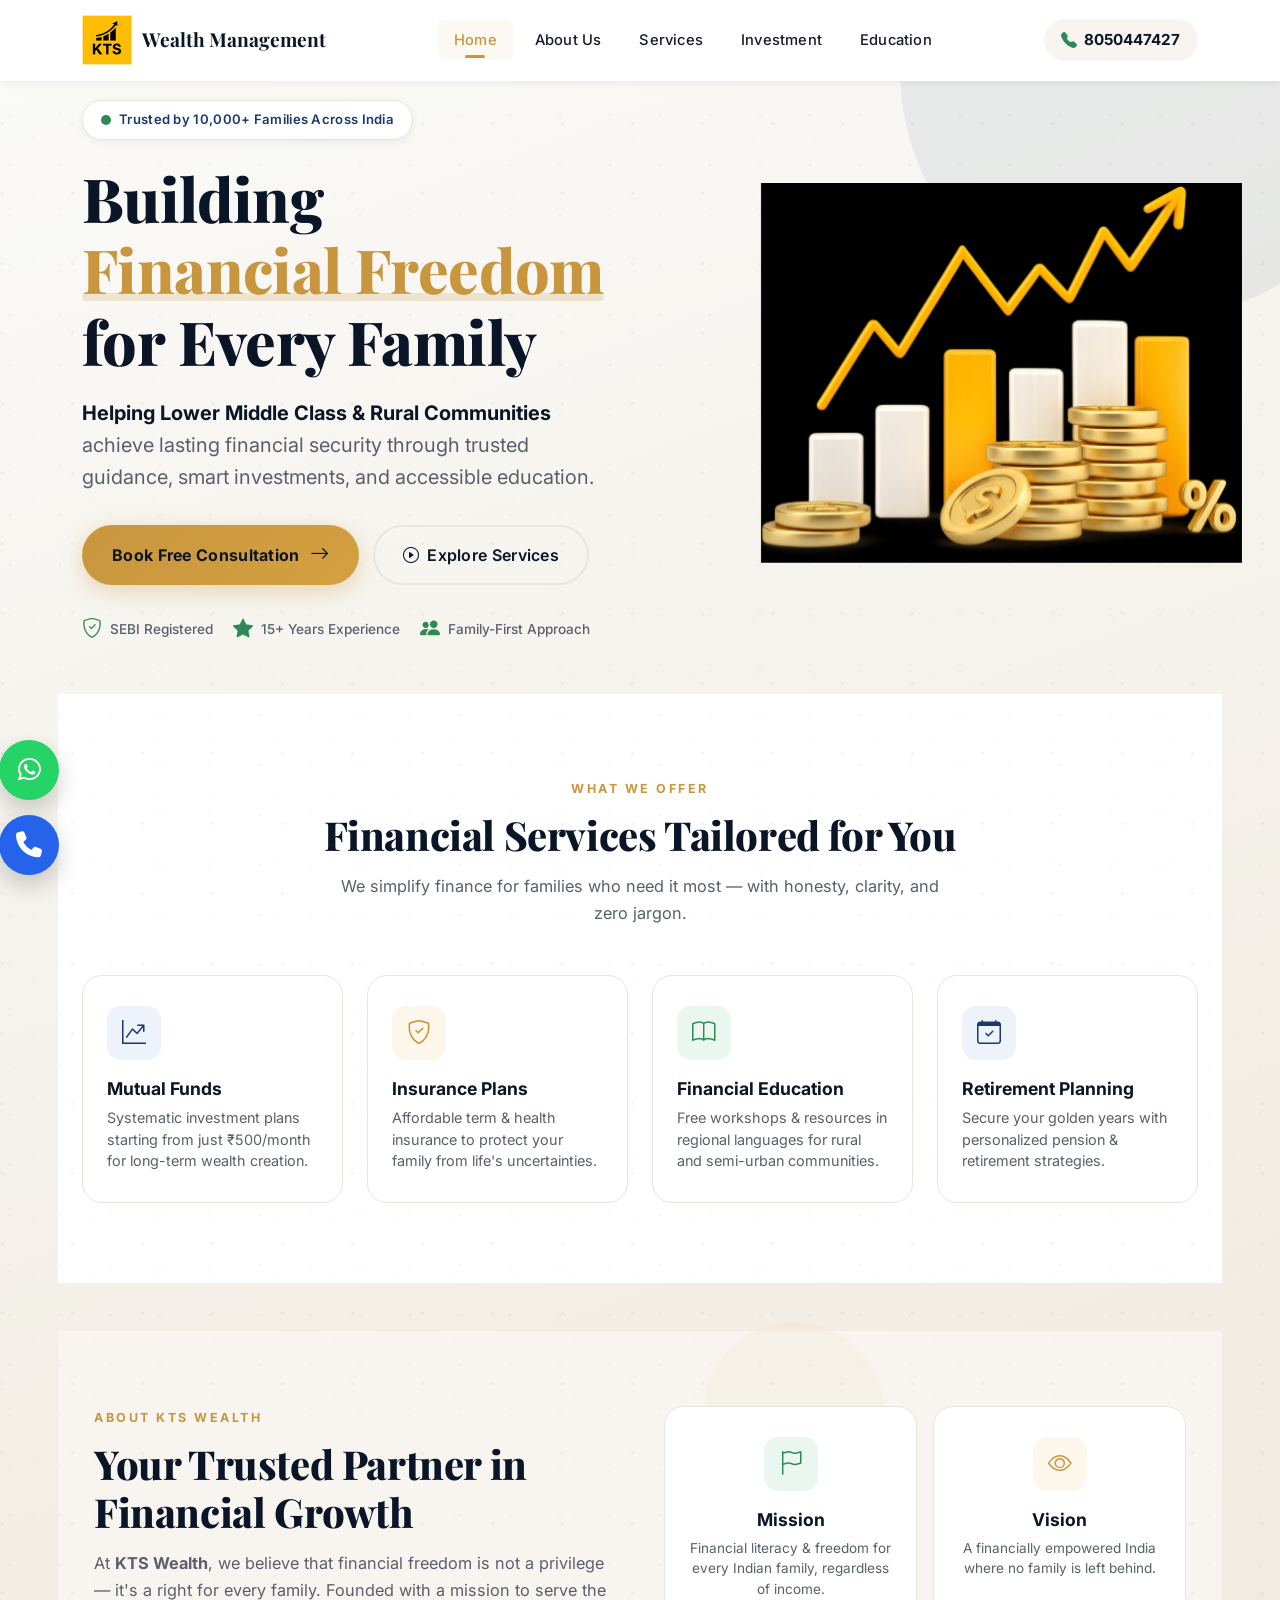
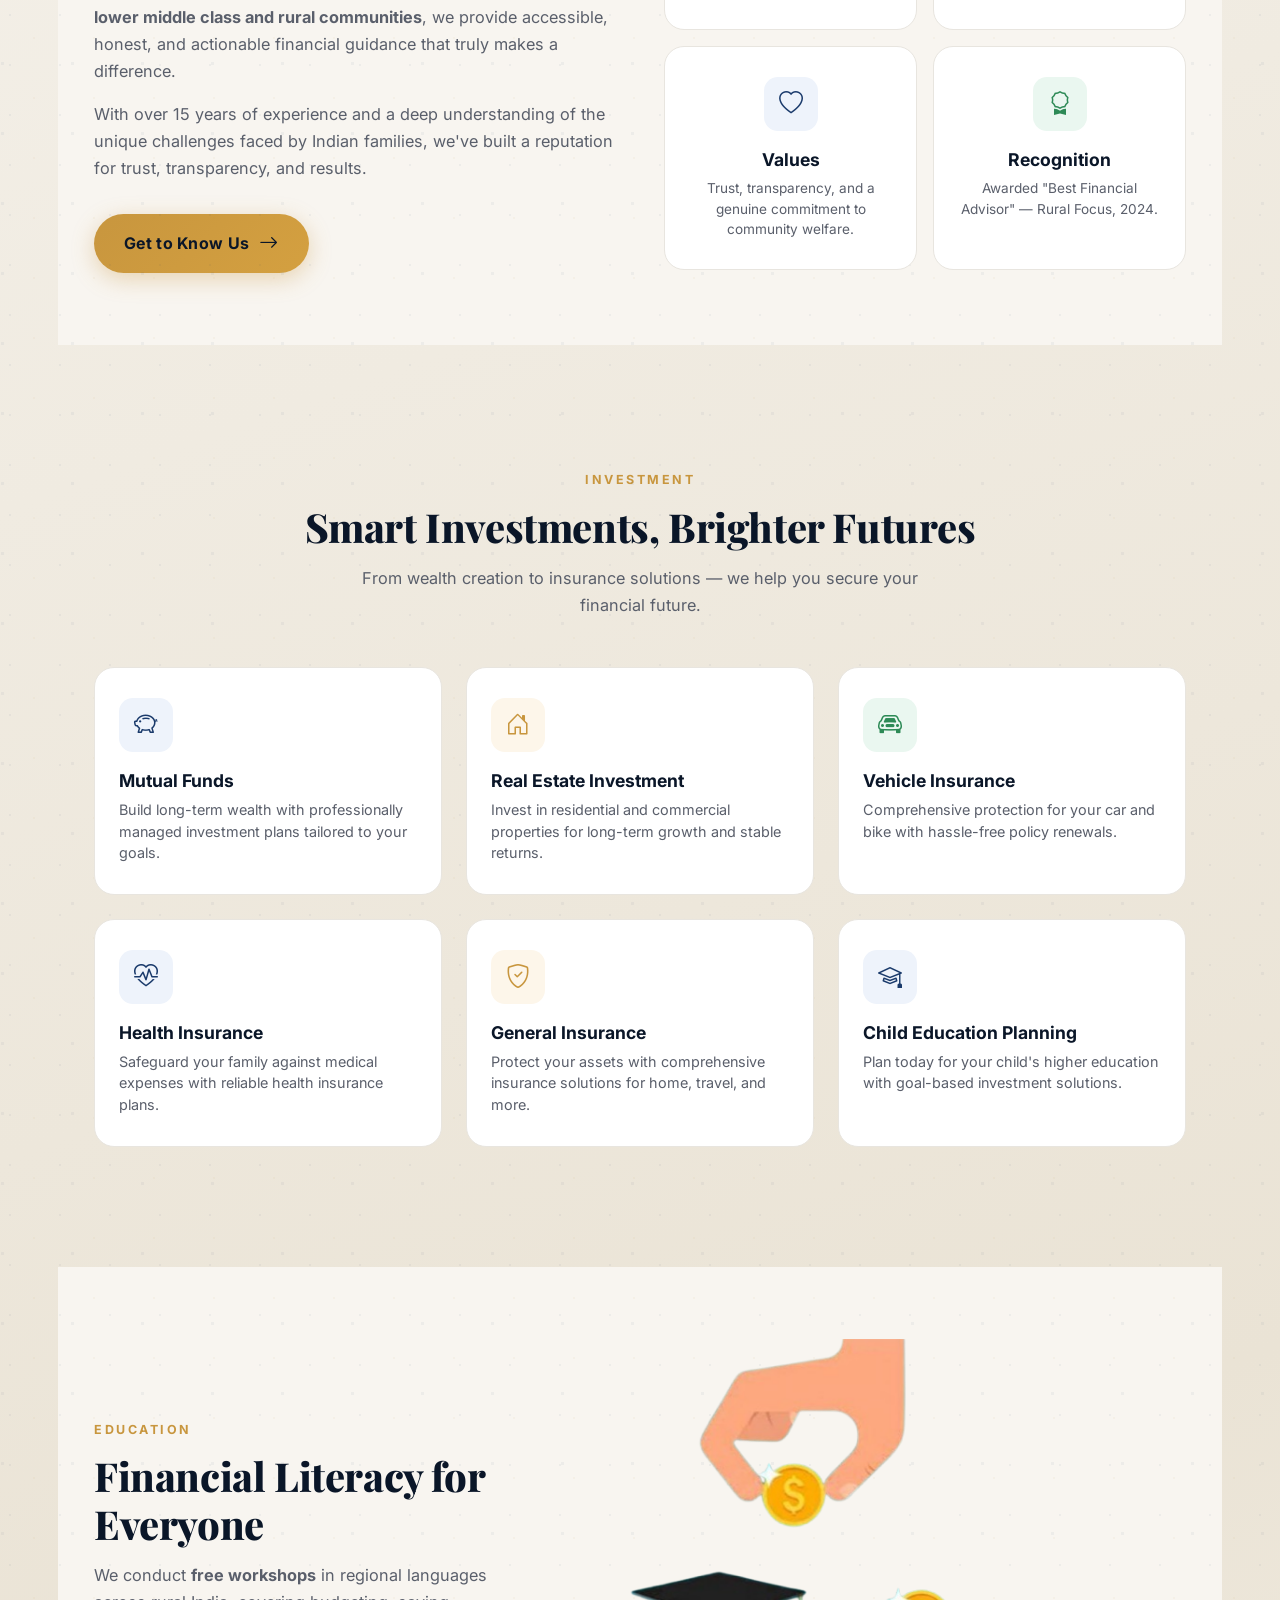
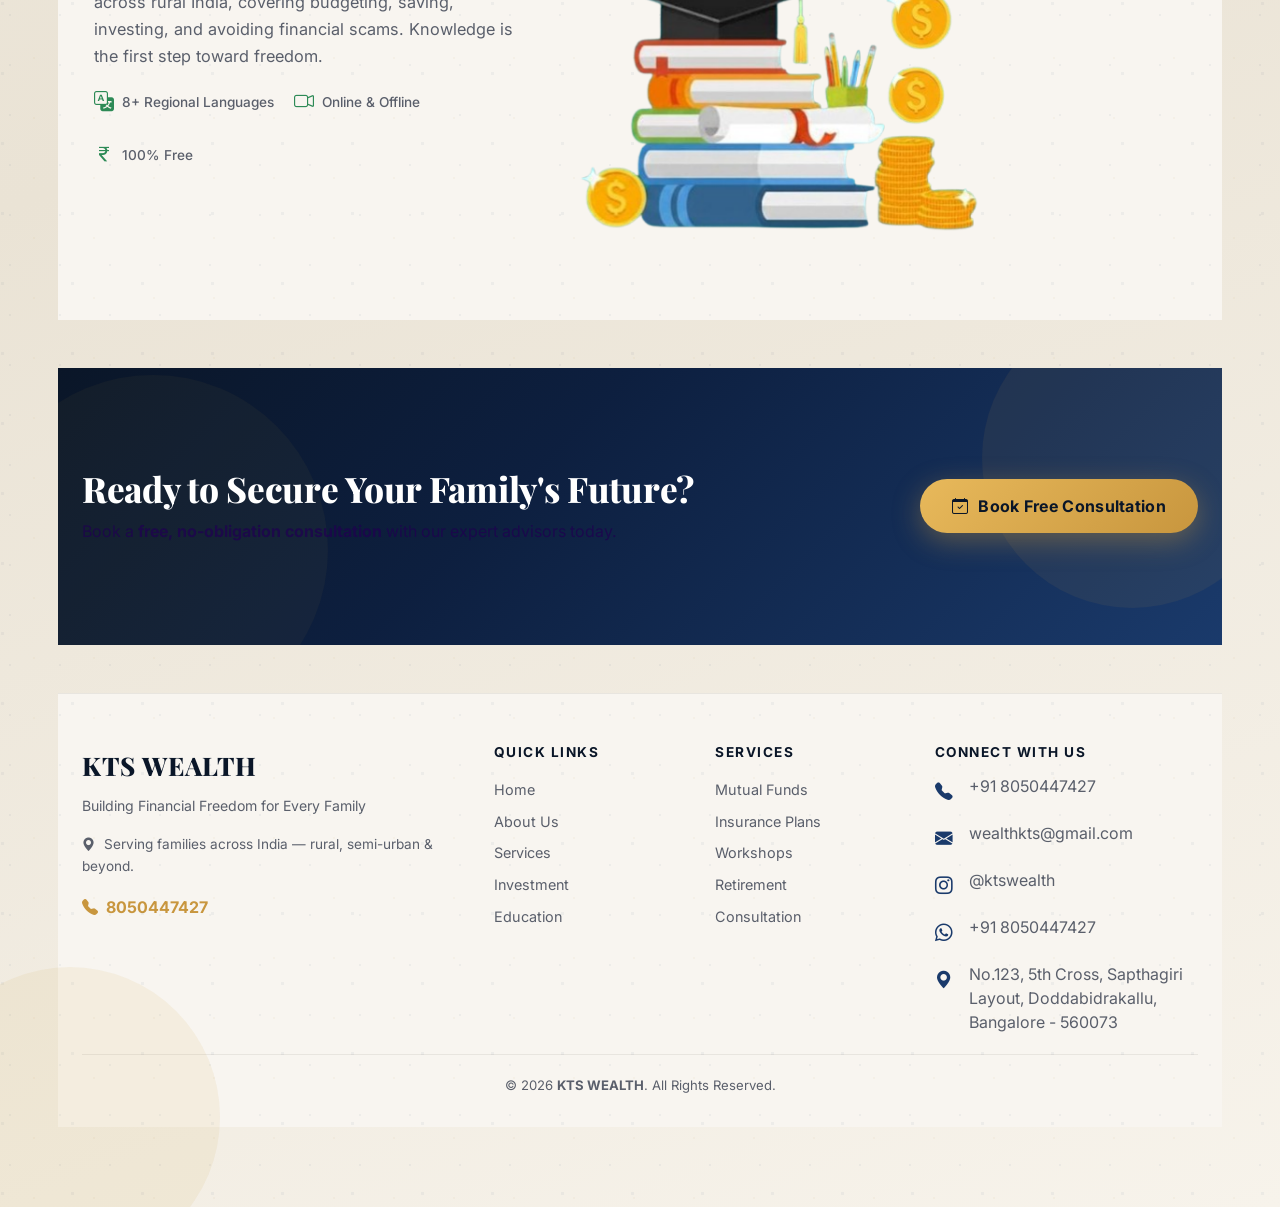
==== commit 4533ca85: "Updated website changes" ====
--- a/index.html
+++ b/index.html
@@ -313,66 +313,101 @@
 <!-- ==================== FOOTER ==================== -->
 <footer class="footer-section">
     <div class="container">
-        <div class="row g-2">
-            <div class="col-md-4">
-                <div class="footer-brand">KTS WEALTH</div>
-                <p class="footer-tagline">Building Financial Freedom for Every Family</p>
+<div class="row gy-5 justify-content-between">
+
+            <!-- Brand -->
+<div class="col-lg-4 col-md-6">
+                    <div class="footer-brand">KTS WEALTH</div>
+
+                <p class="footer-tagline">
+                    Building Financial Freedom for Every Family
+                </p>
+
                 <p style="font-size:0.85rem;color:var(--text-muted);">
-                    <i class="bi bi-geo-alt-fill me-1"></i> Serving families across India — rural, semi-urban &amp; beyond.
+                    <i class="bi bi-geo-alt-fill me-1"></i>
+                    Serving families across India — rural, semi-urban &amp; beyond.
                 </p>
-                <a href="tel:8050447427" style="color:var(--gold);font-weight:700;text-decoration:none;font-size:1rem;">
-                    <i class="bi bi-telephone-fill me-1"></i> 8050447427
+
+                <a href="tel:8050447427"
+                   style="color:var(--gold);font-weight:700;text-decoration:none;font-size:1rem;">
+                    <i class="bi bi-telephone-fill me-1"></i>
+                    8050447427
                 </a>
             </div>
-            <div class="col-md-2 col-6">
-                <h6 class="footer-heading">Quick Links</h6>
+
+            <!-- Quick Links -->
+<div class="col-lg-2 col-md-6">
+                    <h6 class="footer-heading">Quick Links</h6>
+
                 <a href="#" class="footer-link">Home</a>
                 <a href="#about" class="footer-link">About Us</a>
                 <a href="#services" class="footer-link">Services</a>
                 <a href="#investment" class="footer-link">Investment</a>
                 <a href="#education" class="footer-link">Education</a>
             </div>
-            <div class="col-md-3 col-6">
-                <h6 class="footer-heading">Services</h6>
+
+            <!-- Services -->
+<div class="col-lg-2 col-md-6">
+                    <h6 class="footer-heading">Services</h6>
+
                 <a href="#investment" class="footer-link">Mutual Funds</a>
                 <a href="#investment" class="footer-link">Insurance Plans</a>
                 <a href="#education" class="footer-link">Workshops</a>
                 <a href="#investment" class="footer-link">Retirement</a>
-                <a href="#consultation" class="footer-link" data-bs-toggle="modal" data-bs-target="#consultationModal">Consultation</a>
-            </div>
-            
-            <div class="col-md-3">
-                <h6 class="footer-heading">Connect With Us</h6>
-                <div class="d-flex flex-column gap-3 mt-2">
-
-    <div class="social-icons">
-
-    <div class="contact-item">
-        <i class="bi bi-telephone-fill"></i>
-        <span>+91 8050447427</span>
-    </div>
-
-    <div class="contact-item">
-        <i class="bi bi-envelope-fill"></i>
-        <span>wealthkts@gmail.com</span>
-    </div>
-
-    <div class="contact-item">
-        <i class="bi bi-instagram"></i>
-        <span>@ktswealth</span>
-    </div>
-
-    <div class="contact-item">
-        <i class="bi bi-geo-alt-fill"></i>
-        <span>No.123, 5th Cross, Sapthagiri Layout, Doddabidrakallu, Bangalore - 560073</span>
-    </div>
-
-    <div class="contact-item">
-        <i class="bi bi-whatsapp"></i>
-        <span>+91 8050447427</span>
-    </div>
-
-</div>
+
+                <a href="#consultation"
+                   class="footer-link"
+                   data-bs-toggle="modal"
+                   data-bs-target="#consultationModal">
+                    Consultation
+                </a>
+            </div>
+
+            <!-- Contact -->
+<div class="col-lg-3 col-md-6 contact-column">
+                    <h6 class="footer-heading">Connect With Us</h6>
+
+                <div class="social-icons">
+
+                    <div class="contact-item">
+                        <i class="bi bi-telephone-fill"></i>
+                        <span>+91 8050447427</span>
+                    </div>
+
+                    <div class="contact-item">
+                        <i class="bi bi-envelope-fill"></i>
+                        <span>wealthkts@gmail.com</span>
+                    </div>
+
+                    <div class="contact-item">
+                        <i class="bi bi-instagram"></i>
+                        <span>@ktswealth</span>
+                    </div>
+
+                    <div class="contact-item">
+                        <i class="bi bi-whatsapp"></i>
+                        <span>+91 8050447427</span>
+                    </div>
+
+                    <div class="contact-item">
+                        <i class="bi bi-geo-alt-fill"></i>
+                        <span>
+                            No.123, 5th Cross, Sapthagiri Layout,
+                            Doddabidrakallu, Bangalore - 560073
+                        </span>
+                    </div>
+
+                </div>
+            </div>
+
+        </div>
+
+        <div class="footer-bottom">
+            &copy; 2026 <strong>KTS WEALTH</strong>. All Rights Reserved.
+        </div>
+
+    </div>
+</footer>
 
 <!-- ==================== CONSULTATION MODAL ==================== -->
 <div class="modal fade" id="consultationModal" tabindex="-1" aria-labelledby="consultationModalLabel" aria-hidden="true">
--- a/index.css
+++ b/index.css
@@ -669,79 +669,99 @@
         }
 
        /* ========== FOOTER ========== */
-        .footer-section {
-            background: var(--cream);
-            padding: 50px 0 30px;
-            border-top: 1px solid var(--soft-border);
-        }
-        .footer-brand {
-            font-family: 'Playfair Display', serif;
-            font-weight: 800;
-            font-size: 1.6rem;
-            color: var(--deep-navy);
-            letter-spacing: 1px;
-            margin-bottom: 8px;
-        }
-        .footer-tagline {
-            font-size: 0.88rem;
-            color: var(--text-muted);
-            margin-bottom: 16px;
-        }
-        .footer-link {
-            color: var(--text-muted);
-            text-decoration: none;
-            font-size: 0.9rem;
-            transition: var(--transition);
-            display: block;
-            padding: 3px 0;
-            font-weight: 400;
-        }
-        .footer-link:hover {
-            color: var(--gold);
-            padding-left: 4px;
-        }
-        .footer-heading {
-            font-weight: 700;
-            font-size: 0.85rem;
-            text-transform: uppercase;
-            letter-spacing: 1.5px;
-            color: var(--deep-navy);
-            margin-bottom: 14px;
-        }
-        .footer-bottom {
-            border-top: 1px solid var(--soft-border);
-            padding-top: 20px;
-            margin-top: 10px;
-            text-align: center;
-            font-size: 0.82rem;
-            color: var(--text-muted);
-        }
-.social-icons{
+        /* ========== FOOTER ========== */
+.footer-section {
+    background: var(--cream);
+    padding: 50px 0 30px;
+    border-top: 1px solid var(--soft-border);
+}
+
+.footer-brand {
+    font-family: 'Playfair Display', serif;
+    font-weight: 800;
+    font-size: 1.6rem;
+    color: var(--deep-navy);
+    letter-spacing: 1px;
+    margin-bottom: 8px;
+}
+
+.footer-tagline {
+    font-size: 0.88rem;
+    color: var(--text-muted);
+    margin-bottom: 16px;
+}
+
+.footer-heading {
+    font-weight: 700;
+    font-size: 0.85rem;
+    text-transform: uppercase;
+    letter-spacing: 1.5px;
+    color: var(--deep-navy);
+    margin-bottom: 14px;
+}
+
+.footer-link {
+    display: block;
+    padding: 4px 0;
+    color: var(--text-muted);
+    text-decoration: none;
+    font-size: 0.9rem;
+    transition: var(--transition);
+}
+
+.footer-link:hover {
+    color: var(--gold);
+    padding-left: 4px;
+}
+
+.footer-bottom {
+    border-top: 1px solid var(--soft-border);
+    padding-top: 20px;
+    margin-top: 20px;
+    text-align: center;
+    font-size: 0.82rem;
+    color: var(--text-muted);
+}
+
+/* ========== CONTACT / SOCIAL INFO ========== */
+
+.social-icons {
     display: flex;
     flex-direction: column;
-    gap:15px;
-}
-
-/* Contact Details */
-
-.social-icons div i {
-    font-size: 1.2rem;
+    gap: 15px;
+}
+
+.contact-item {
+    display: flex;
+    align-items: flex-start;
+    gap: 12px;
+}
+
+.contact-item i {
     color: var(--royal-blue);
+    font-size: 1.1rem;
     min-width: 22px;
     margin-top: 3px;
-}
-
-.social-icons div span {
-    flex: 1;
-    word-break: break-word;
+    transition: 0.3s;
+}
+
+.contact-item span {
     color: var(--text-muted);
-}
-
-/* Hover Effect */
-.social-icons div:hover span {
+    line-height: 1.5;
+    transition: 0.3s;
+}
+
+.contact-item:hover i,
+.contact-item:hover span {
     color: var(--gold);
-    transition: 0.3s ease;
-}
+}
+.contact-column {
+    padding-right: 10px; /* Try 10px, 8px, or 5px */
+}
+.contact-column {
+    padding-left: 10px; /* Try 10px, 8px, or 5px */
+}
+
 
 /*====================
 FLOATING BUTTONS
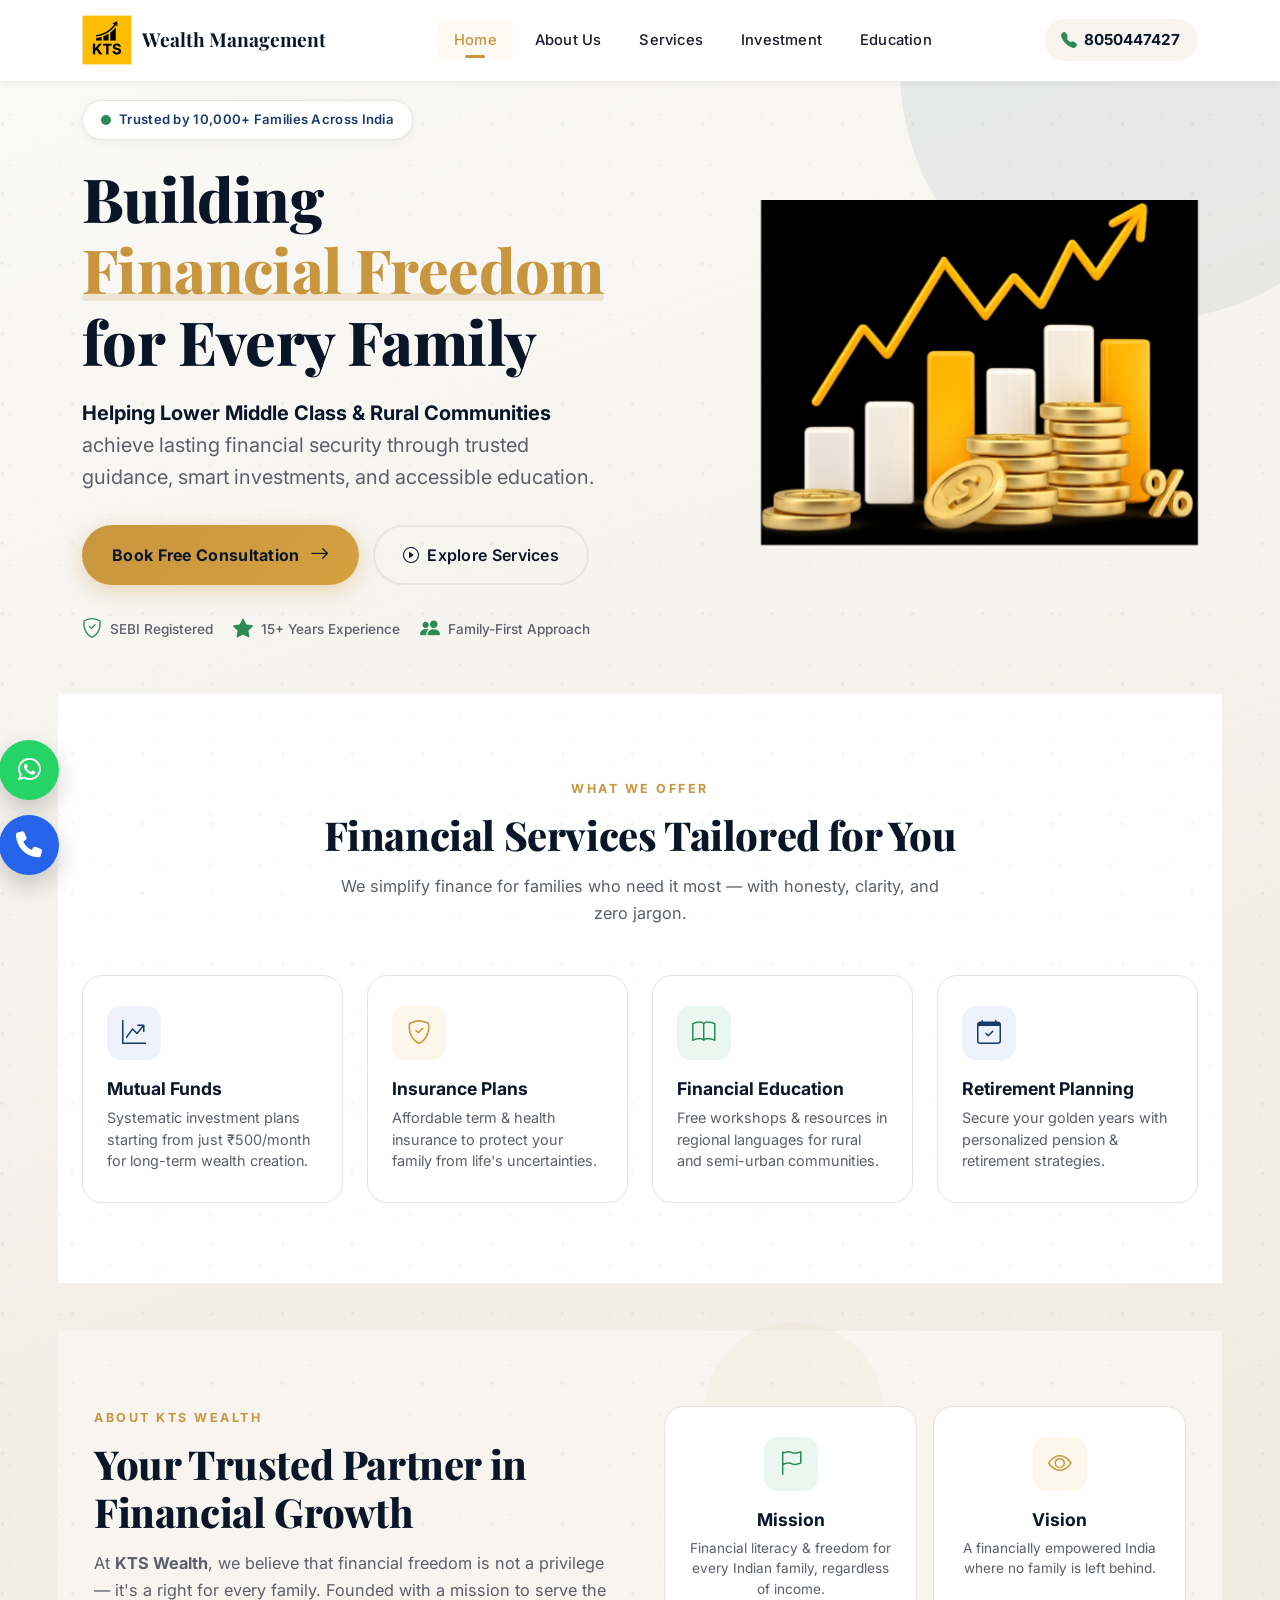
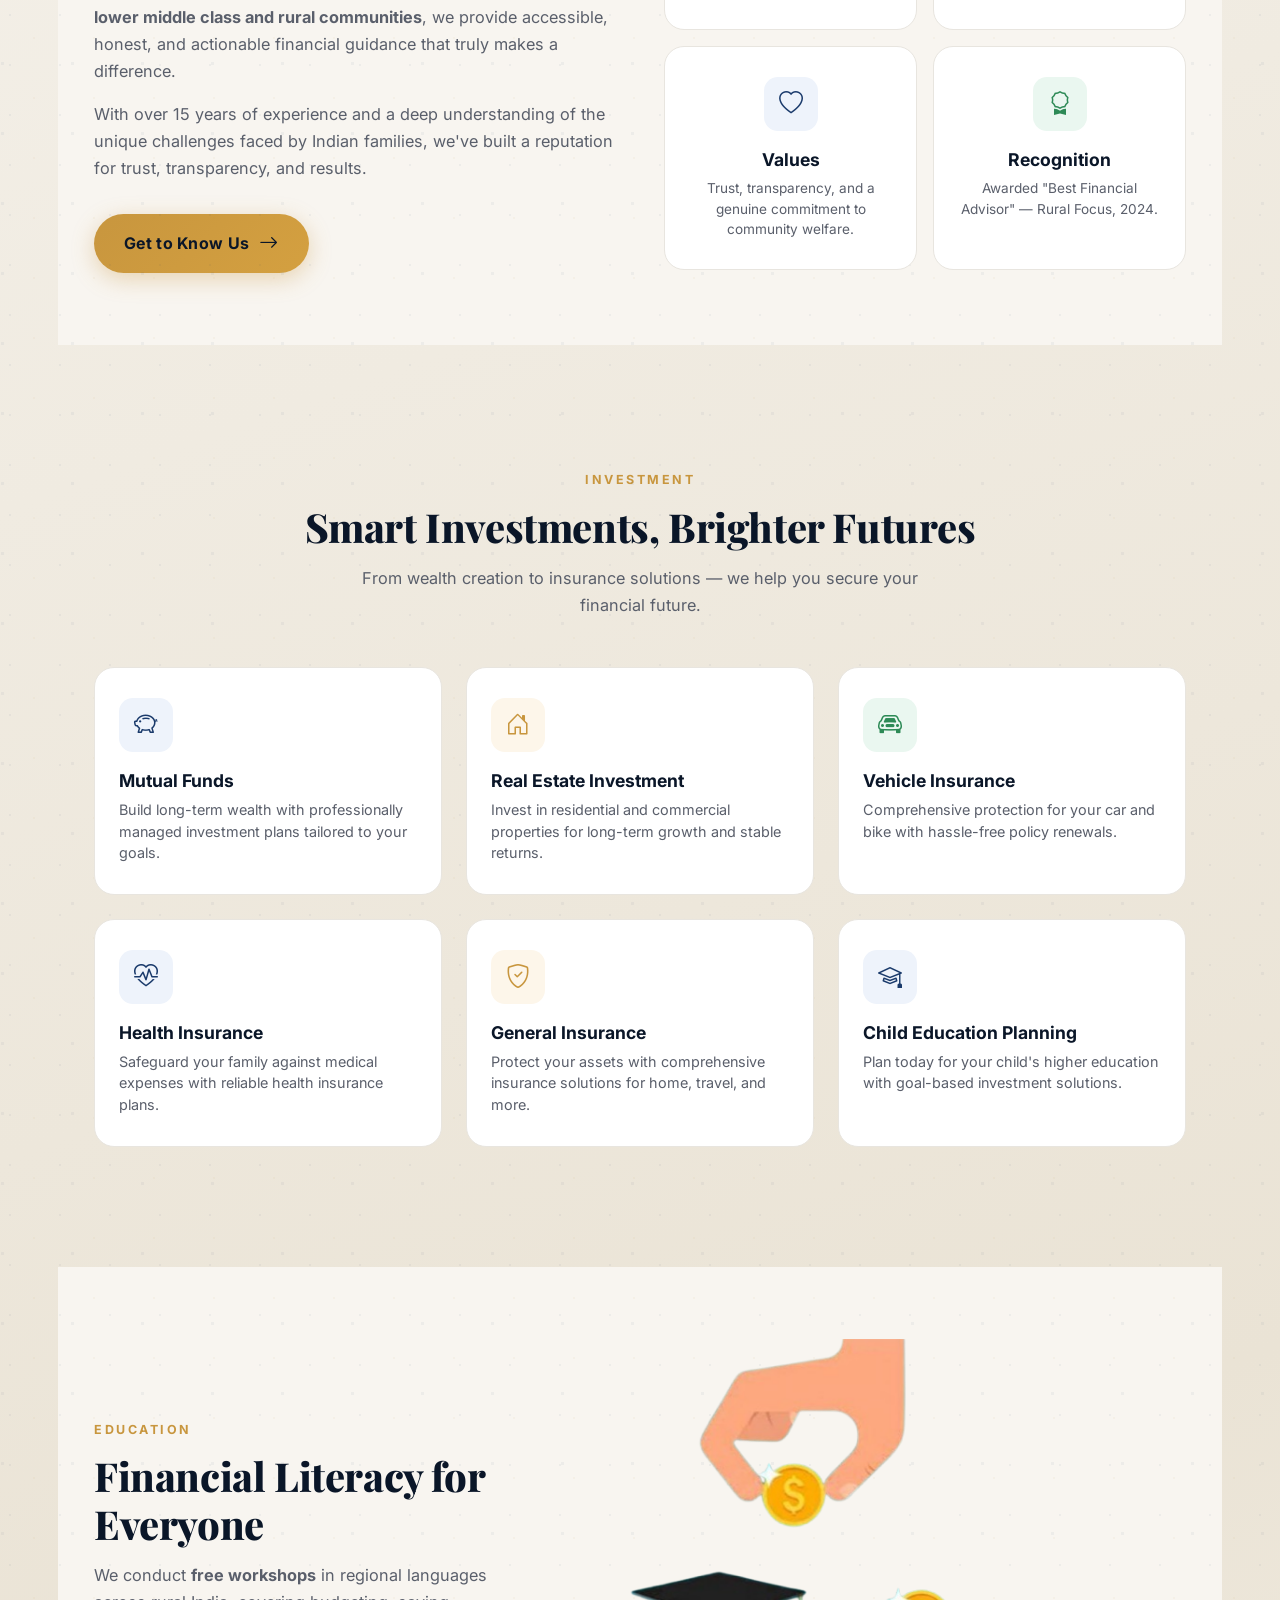
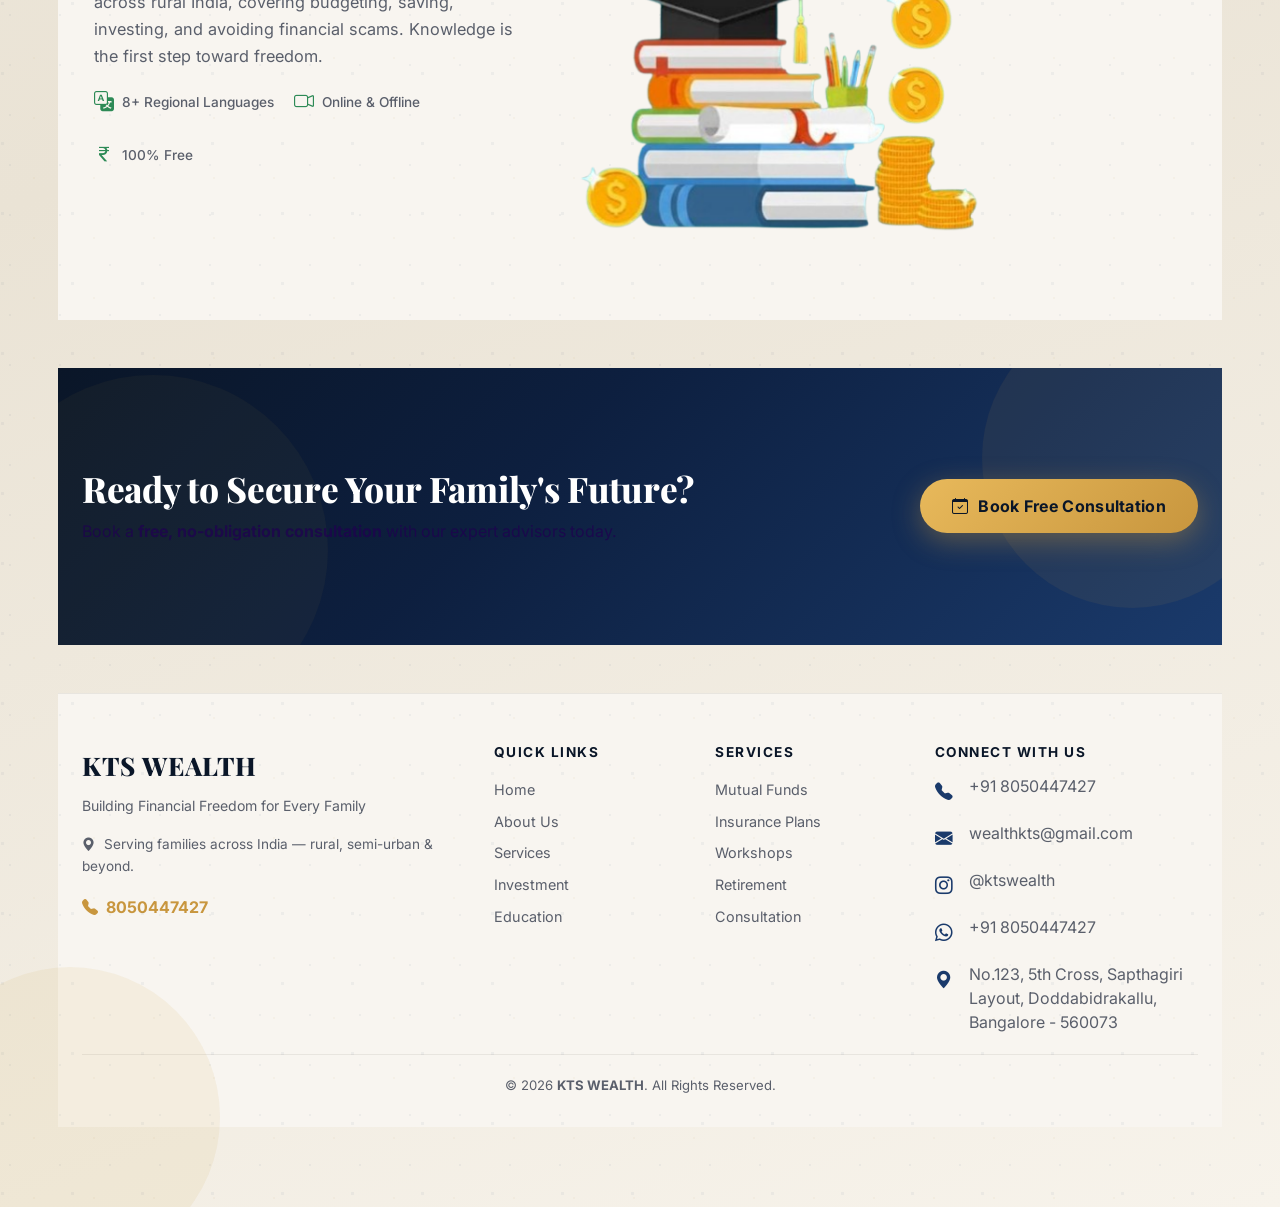
==== commit da717743: "Updated website changes" ====
--- a/index.html
+++ b/index.html
@@ -108,7 +108,6 @@
                     <div class="service-icon icon-blue"><i class="bi bi-graph-up-arrow"></i></div>
                     <h5>Mutual Funds</h5>
                     <p>Systematic investment plans starting from just ₹500/month for long-term wealth creation.</p>
-                    <div class="card-arrow"><i class="bi bi-arrow-right"></i></div>
                 </a>
             </div>
             <div class="col-md-6 col-lg-3">
@@ -116,7 +115,6 @@
                     <div class="service-icon icon-gold"><i class="bi bi-shield-check"></i></div>
                     <h5>Insurance Plans</h5>
                     <p>Affordable term &amp; health insurance to protect your family from life's uncertainties.</p>
-                    <div class="card-arrow"><i class="bi bi-arrow-right"></i></div>
                 </a>
             </div>
             <div class="col-md-6 col-lg-3">
@@ -124,7 +122,6 @@
                     <div class="service-icon icon-green"><i class="bi bi-book"></i></div>
                     <h5>Financial Education</h5>
                     <p>Free workshops &amp; resources in regional languages for rural and semi-urban communities.</p>
-                    <div class="card-arrow"><i class="bi bi-arrow-right"></i></div>
                 </a>
             </div>
             <div class="col-md-6 col-lg-3">
@@ -132,7 +129,6 @@
                     <div class="service-icon icon-blue"><i class="bi bi-calendar-check"></i></div>
                     <h5>Retirement Planning</h5>
                     <p>Secure your golden years with personalized pension &amp; retirement strategies.</p>
-                    <div class="card-arrow"><i class="bi bi-arrow-right"></i></div>
                 </a>
             </div>
         </div>
@@ -391,10 +387,7 @@
 
                     <div class="contact-item">
                         <i class="bi bi-geo-alt-fill"></i>
-                        <span>
-                            No.123, 5th Cross, Sapthagiri Layout,
-                            Doddabidrakallu, Bangalore - 560073
-                        </span>
+                        <span>No.123, 5th Cross, Sapthagiri Layout, Doddabidrakallu, Bangalore - 560073</span>
                     </div>
 
                 </div>
@@ -474,6 +467,7 @@
 </script>
 
 <script>
+    
     // ========== Navbar scroll effect ==========
     const navbar = document.getElementById('mainNavbar');
     window.addEventListener('scroll', function() {
--- a/index.css
+++ b/index.css
@@ -483,8 +483,8 @@
             }
         }
         .financial {
-    width: 110%;
-    max-width: 110%;
+    width: 100%;
+    max-width: 100%;
     height: auto;
     display: block;
     margin: 0 auto;
@@ -669,7 +669,6 @@
         }
 
        /* ========== FOOTER ========== */
-        /* ========== FOOTER ========== */
 .footer-section {
     background: var(--cream);
     padding: 50px 0 30px;
@@ -761,7 +760,30 @@
 .contact-column {
     padding-left: 10px; /* Try 10px, 8px, or 5px */
 }
-
+/* Mobile Footer */
+@media (max-width: 768px) {
+
+    .contact-column {
+        text-align: center;
+    }
+
+    .social-icons {
+        display: flex;
+        flex-direction: column;
+        align-items: center;
+    }
+
+    .contact-item {
+        justify-content: center;
+        align-items: center;
+        text-align: center;
+        width: 100%;
+    }
+
+    .contact-item span {
+        text-align: left;
+    }
+}
 
 /*====================
 FLOATING BUTTONS
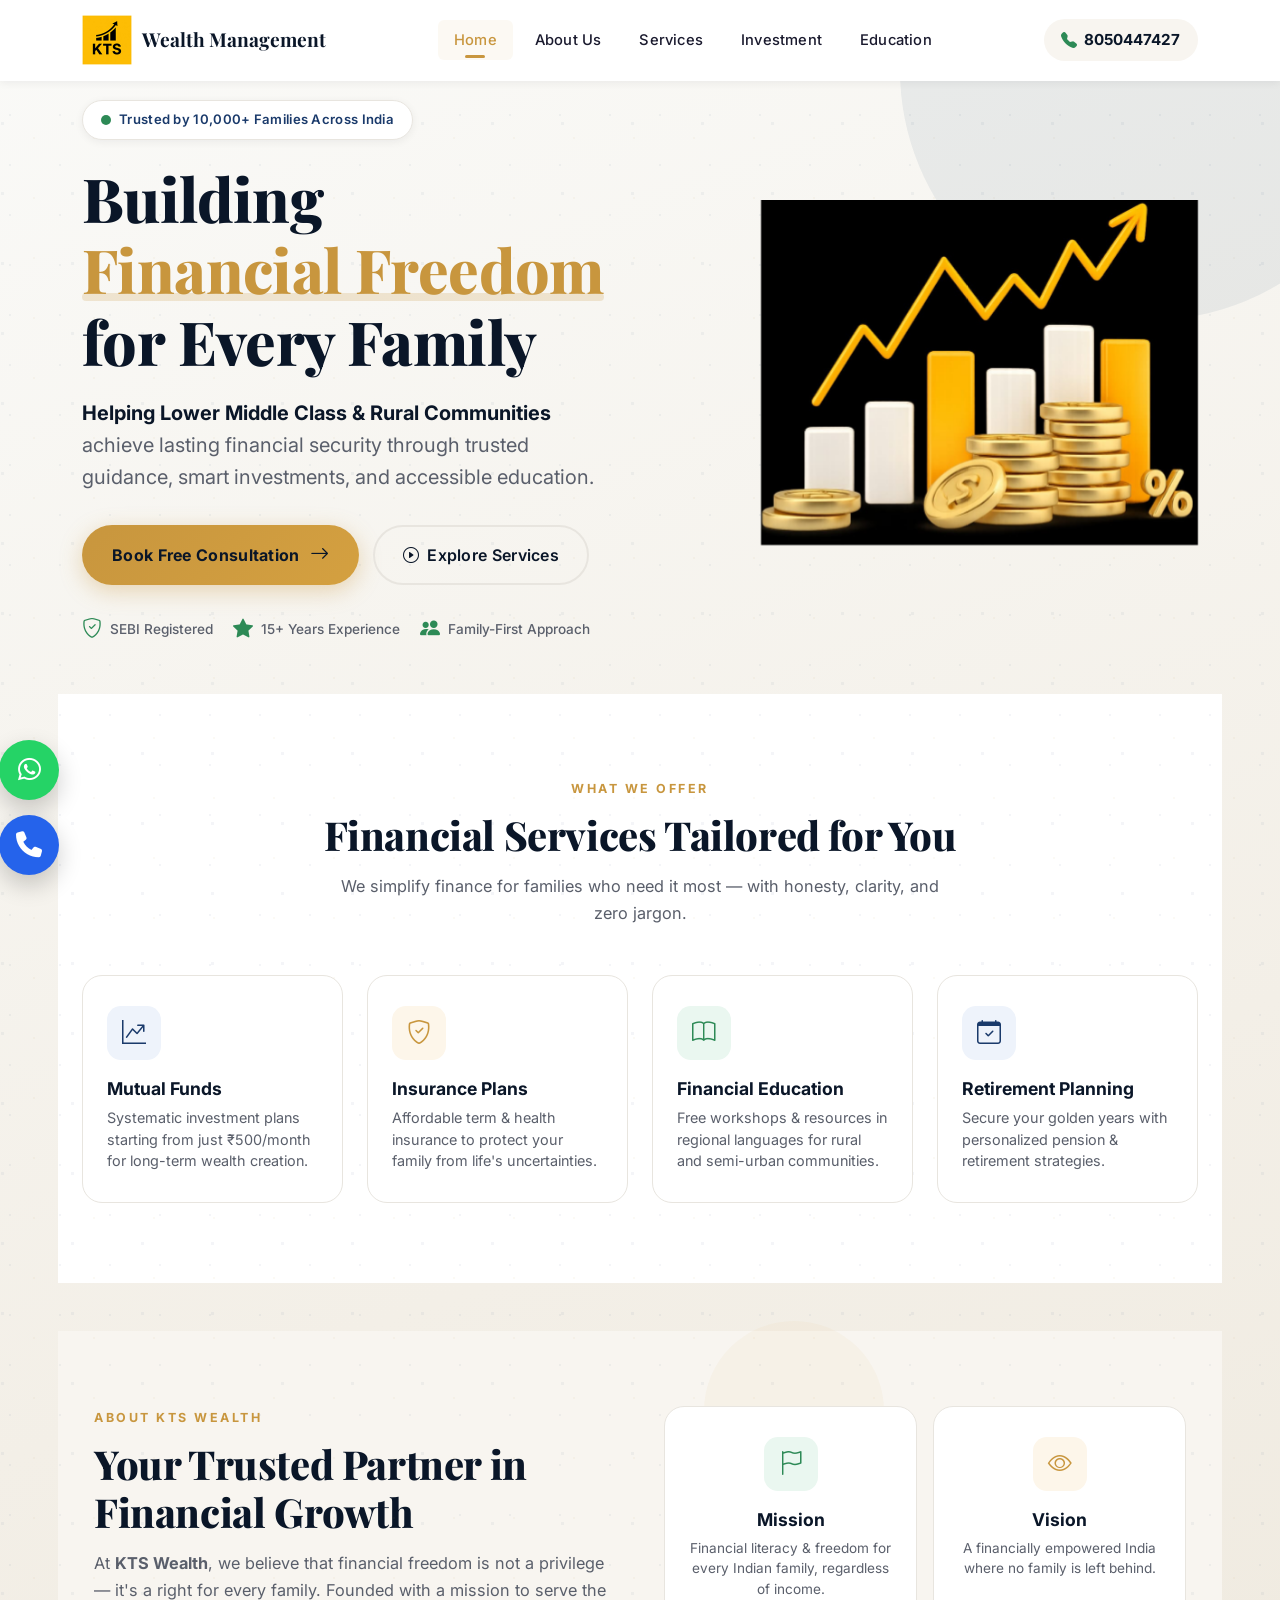
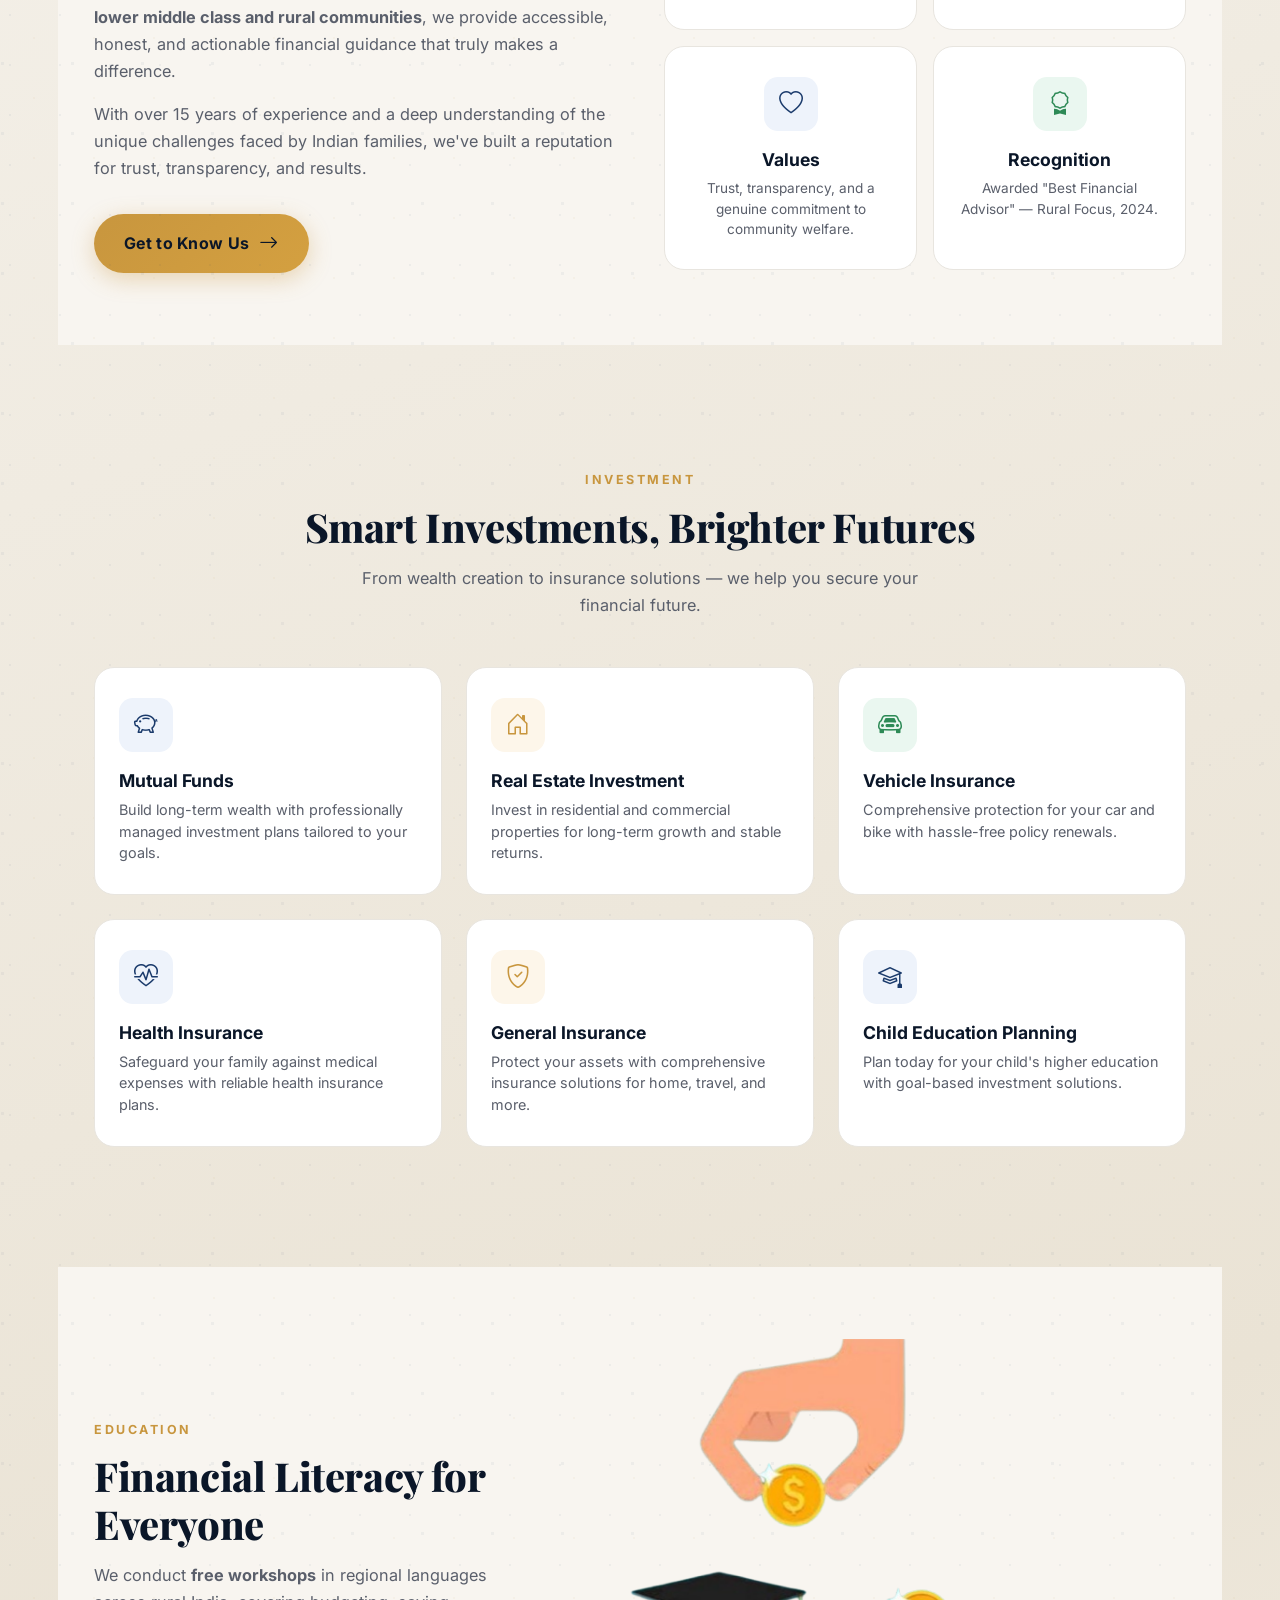
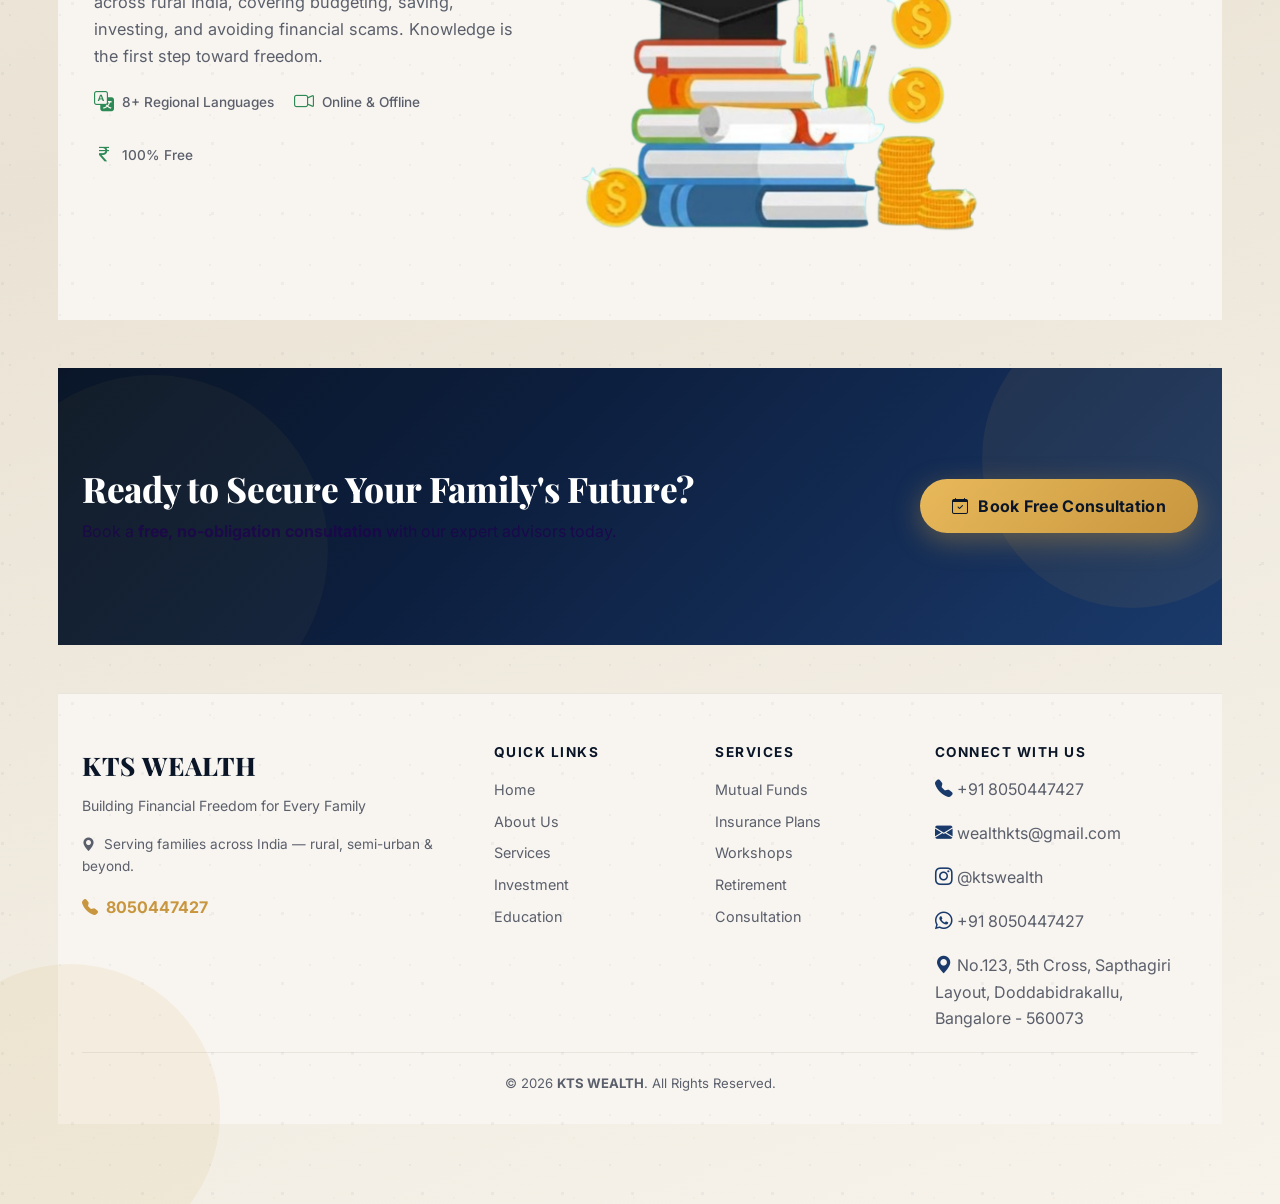
==== commit 1c8b691d: "updated website changes" ====
--- a/index.html
+++ b/index.html
@@ -12,9 +12,8 @@
     <link href="https://fonts.googleapis.com/css2?family=Inter:wght@300;400;500;600;700;800;900&family=Playfair+Display:wght@600;700;800&display=swap" rel="stylesheet">
 
     <!-- FONT AWESOME -->
-
-    <link
-        rel="stylesheet"
+<link 
+rel="stylesheet"
         href="https://cdnjs.cloudflare.com/ajax/libs/font-awesome/6.5.2/css/all.min.css">
 
     <link rel="stylesheet" href="index.css">
@@ -77,7 +76,7 @@
                 </p>
                 <div class="hero-buttons">
                     <a href="consultation.html" class="btn-hero-primary">
-                        Book Free Consultation <i class="bi bi-arrow-right"></i>
+                        Book Free Consultation <i class="bi bi-arrow-right"></i> 
                     </a>
                     <a href="#services" class="btn-hero-outline">
                         <i class="bi bi-play-circle"></i> Explore Services
@@ -94,6 +93,7 @@
 <div class="col-lg-5 hero-visual text-center">
     <img src="financial.png" alt="Financial" class="financial img-fluid">
 </div>
+
 <!-- ==================== SERVICES SECTION ==================== -->
 <section class="services-section" id="services">
     <div class="container">
@@ -366,28 +366,33 @@
                 <div class="social-icons">
 
                     <div class="contact-item">
+                         <a href="tel:8050447427">
                         <i class="bi bi-telephone-fill"></i>
-                        <span>+91 8050447427</span>
+                        <span>+91 8050447427</span></a>
                     </div>
 
                     <div class="contact-item">
+                        <a href="mailto:wealthkts@gmail.com">
                         <i class="bi bi-envelope-fill"></i>
-                        <span>wealthkts@gmail.com</span>
+                        <span>wealthkts@gmail.com</span></a>
                     </div>
 
                     <div class="contact-item">
+                        <a href="https://www.instagram.com/ktswealth?igsh=MTY5ZzN2d29hZ2U2Ng==">
                         <i class="bi bi-instagram"></i>
-                        <span>@ktswealth</span>
+                        <span>@ktswealth</span></a>
                     </div>
 
                     <div class="contact-item">
+                        <a href="https://wa.me/8050447427">
                         <i class="bi bi-whatsapp"></i>
-                        <span>+91 8050447427</span>
+                        <span>+91 8050447427</span></a>
                     </div>
 
                     <div class="contact-item">
+                        <a href="https://www.google.com/maps/search/No.123,+5th+Cross,+Sapthagiri+Layout,+Doddabidrakallu,+Bangalore+-+560073">
                         <i class="bi bi-geo-alt-fill"></i>
-                        <span>No.123, 5th Cross, Sapthagiri Layout, Doddabidrakallu, Bangalore - 560073</span>
+                        <span>No.123, 5th Cross, Sapthagiri Layout, Doddabidrakallu, Bangalore - 560073</span></a>
                     </div>
 
                 </div>
--- a/index.css
+++ b/index.css
@@ -760,6 +760,9 @@
 .contact-column {
     padding-left: 10px; /* Try 10px, 8px, or 5px */
 }
+.contact-item a{
+    text-decoration:none;
+}
 /* Mobile Footer */
 @media (max-width: 768px) {
 
